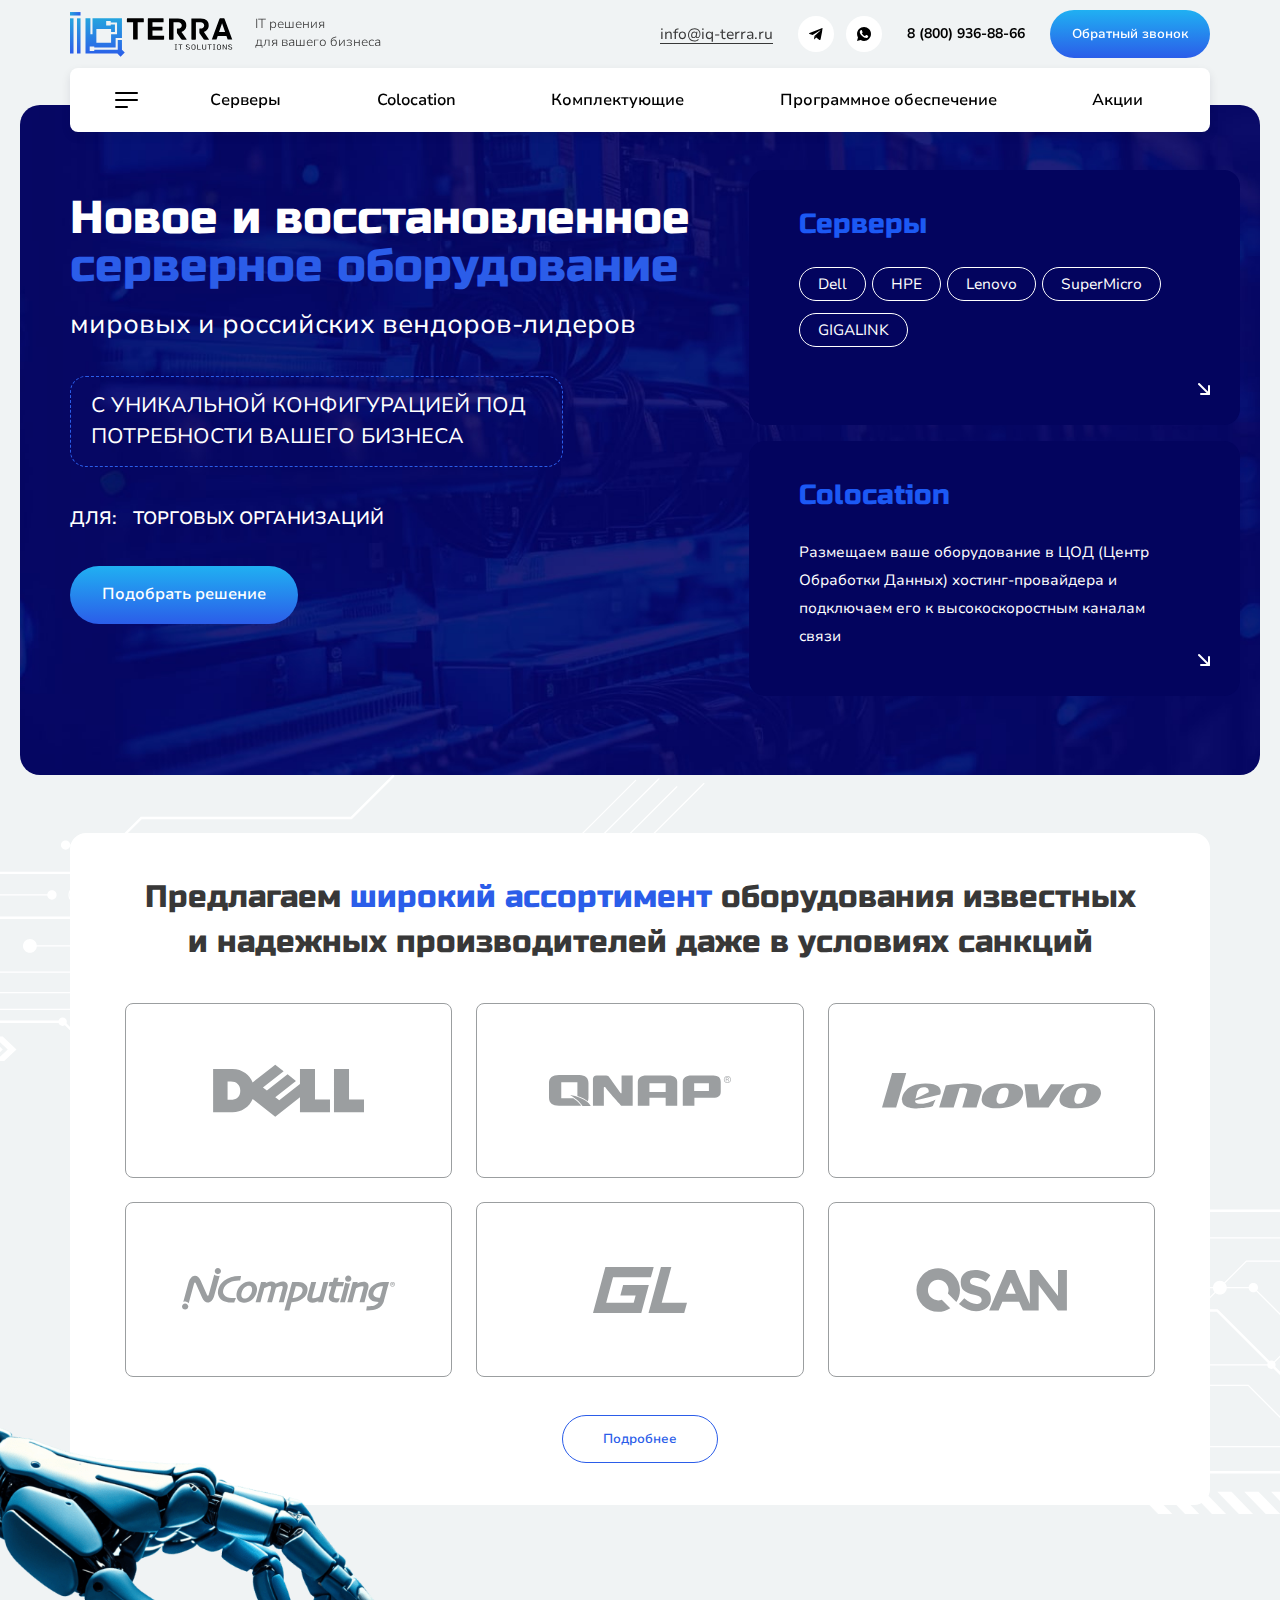
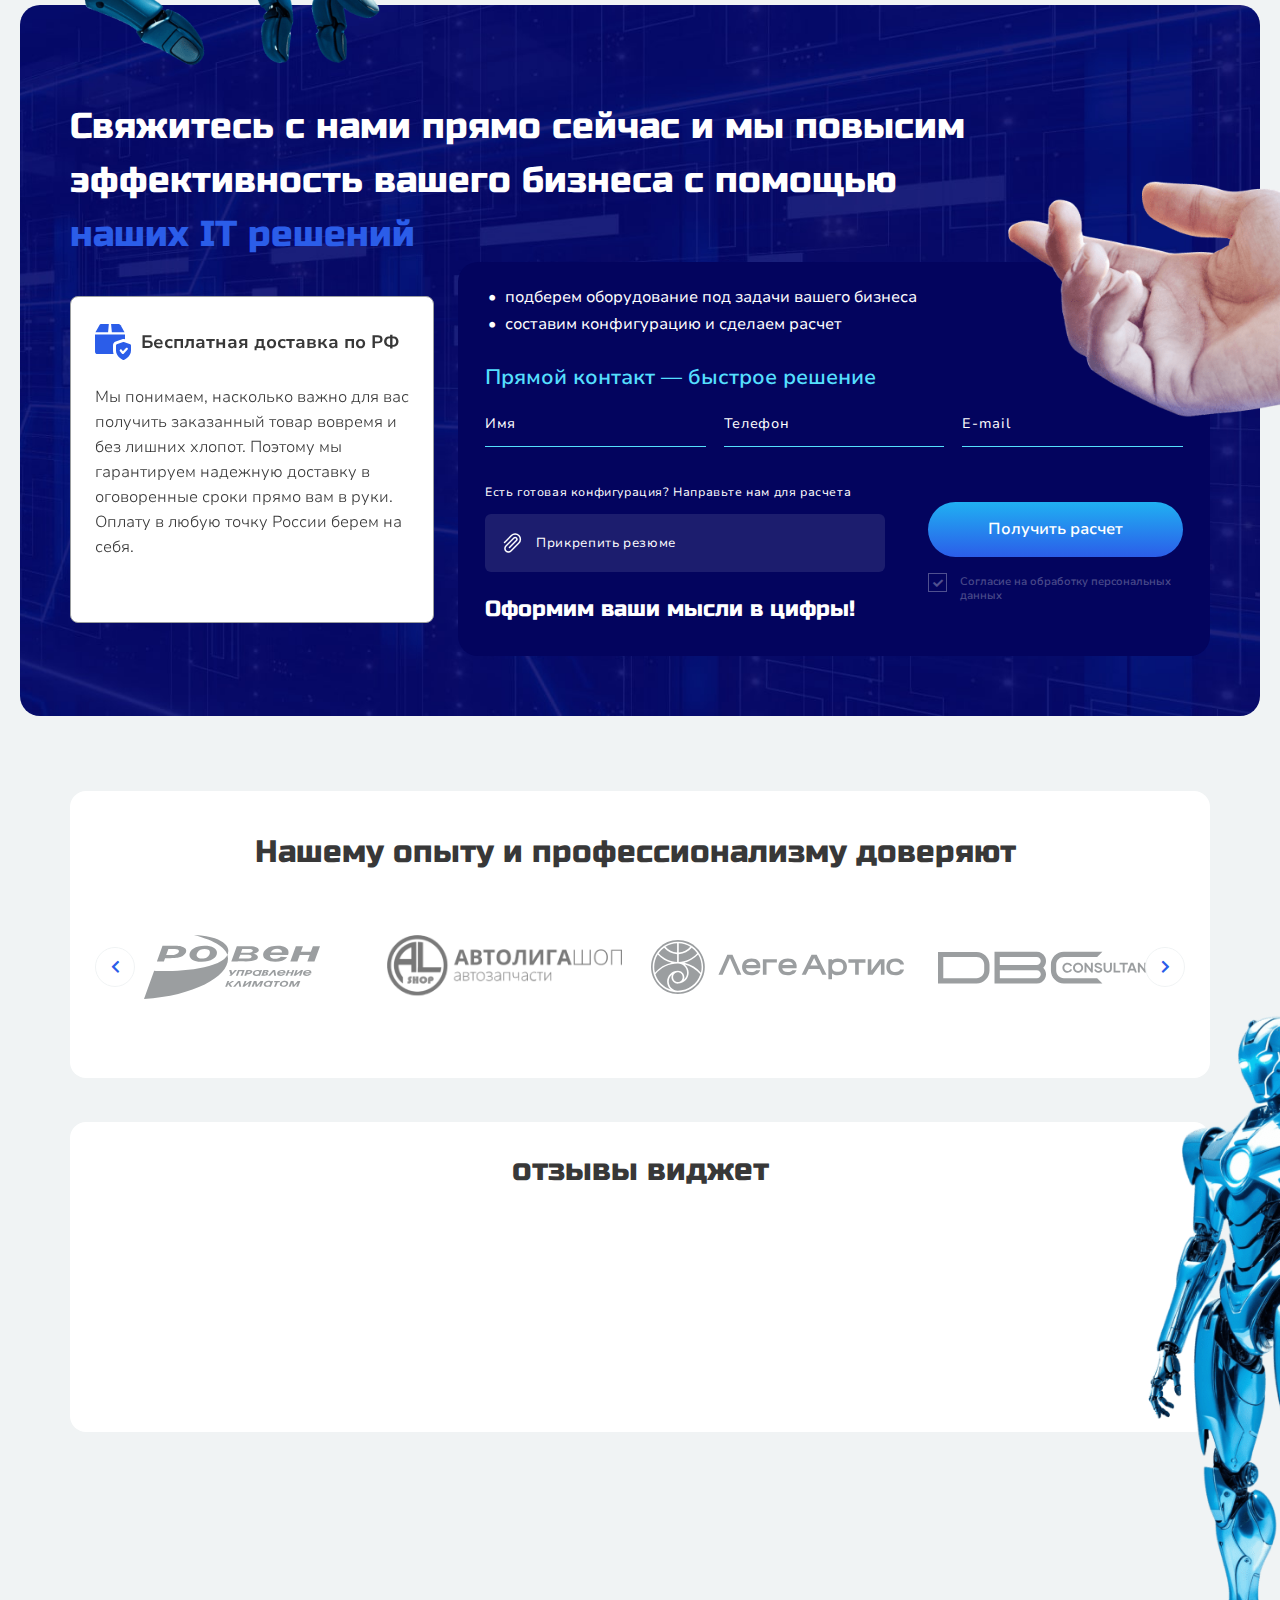
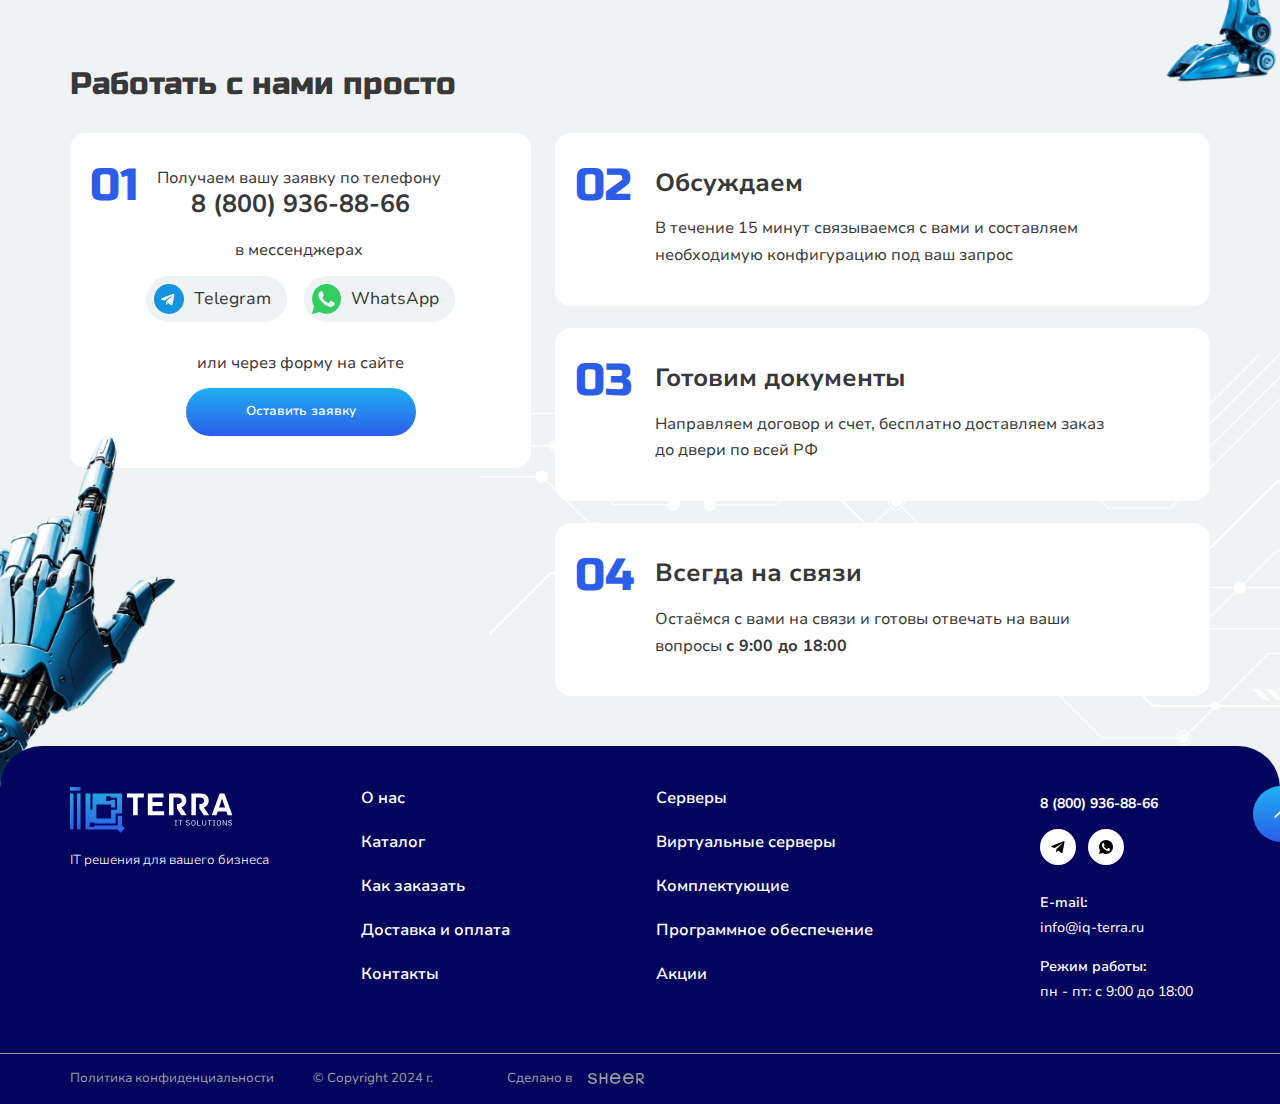
==== index.html @ 40977e1b "Add files via upload" ====
<!DOCTYPE html>
<!--[if lt IE 7]><html lang="ru" class="lt-ie9 lt-ie8 lt-ie7"><![endif]-->
<!--[if IE 7]><html lang="ru" class="lt-ie9 lt-ie8"><![endif]-->
<!--[if IE 8]><html lang="ru" class="lt-ie9"><![endif]-->
<!--[if gt IE 8]><!-->
<html lang="ru">
<!--<![endif]-->
<head>
	<meta charset="utf-8" />
	<title>Заголовок</title>
	<meta http-equiv="X-UA-Compatible" content="IE=edge" />
	<meta name="viewport" content="width=device-width, initial-scale=1, maximum-scale=1">
	<meta name="format-detection" content="telephone=no" />
	<link rel="shortcut icon" href="favicon.png" />
	<link rel="stylesheet" href="libs/bootstrap/bootstrap-grid.css" />
	<link rel="stylesheet" href="libs/fontawesome-free-5.12.0-web/css/all.min.css" />
	<link rel="stylesheet" href="libs/fancybox-master/dist/jquery.fancybox.min.css" />
	<link rel="stylesheet" href="libs/slick-1.5.9/slick/slick.css" />
	<link rel="stylesheet" href="libs/slick-1.5.9/slick/slick-theme.css" />
	<link rel="stylesheet" href="css/fonts.css" />
	<link rel="stylesheet" href="css/main.css?ver=1.1" />
	<link rel="stylesheet" href="css/media.css?ver=1.1" />
</head>
<body>

	<div class="wrapper">

		<header class="header">
			<div class="container">
				<div class="header__wrap">
					<span class='sandwich sandwich_mobile'>
						<span class='sw-topper'></span>
						<span class='sw-bottom'></span>
						<span class='sw-footer'></span>
					</span> 
					<div class="logo-wrap">
						<a href="#" class="logo">
							<img src="img/logo.svg" alt="alt">
						</a>
						<div class="logo-descr">IT решения <br>для вашего бизнеса</div>
					</div>
					<a href="mailto:info@iq-terra.ru" class="link-main">info@iq-terra.ru</a>
					<ul class="list-socials">
						<li><a href="#" target="_blank"><img src="img/tg.svg" alt="alt"></a></li>
						<li><a href="#" target="_blank"><img src="img/wp.svg" alt="alt"></a></li>
					</ul>
					<a href="tel:+88009368866" class="phone-main"><i class="fas fa-phone-alt"></i>8 (800) 936-88-66</a>
					<a href="#callback" class="btn-main fancybox">Обратный звонок</a>
				</div>
				<div class="menu-wrap">
					<span class='sandwich sandwich_menu'>
						<span class='sw-topper'></span>
						<span class='sw-bottom'></span>
						<span class='sw-footer'></span>
					</span> 
					<ul class="menu">
						<li><a href="#">Серверы</a></li>
						<li><a href="#">Colocation</a></li>
						<li><a href="#">Комплектующие</a></li>
						<li><a href="#">Программное обеспечение</a></li>
						<li><a href="#">Акции</a></li>
					</ul>
				</div>
			</div>
			<div class="menu-mobile">
				<ul class="menu">
					<li><a href="#">Серверы</a></li>
					<li><a href="#">Colocation</a></li>
					<li><a href="#">Комплектующие</a></li>
					<li><a href="#">Программное обеспечение</a></li>
					<li><a href="#">Акции</a></li>
				</ul>
				<ul class="list-socials">
					<li><a href="#" target="_blank"><img src="img/tg.svg" alt="alt"></a></li>
					<li><a href="#" target="_blank"><img src="img/wp.svg" alt="alt"></a></li>
				</ul>
				<div class="menu-mobile__contacts">
					<a href="tel:+88009368866" class="phone-main">8 (800) 936-88-66</a>
					<a href="#callback" class="btn-main fancybox">Обратный звонок</a>
				</div>
			</div>
			<div class="menu-overlay"></div>
		</header>

		<section class="billbord">
			<div class="container">
				<div class="row">
					<div class="col-lg-7">
						<h1 class="title-big">Новое и восстановленное <span>серверное оборудование</span> </h1>
						<div class="descr-big">мировых и российских вендоров-лидеров</div>
						<div class="billbord__info">С УНИКАЛЬНОЙ КОНФИГУРАЦИЕЙ ПОД ПОТРЕБНОСТИ ВАШЕГО БИЗНЕСА</div>
						<div class="target-audience">
							<div class="target-audience__title">ДЛЯ:</div>
							<ul class="target-audience__list">
								<li>торговых организаций</li>
								<li>охранных предприятий</li>
								<li>гос. учреждений</li>
								<li>медицинских центров</li>
								<li>IT компаний</li>
							</ul>
						</div>
						<a href="#" class="btn-main">Подобрать решение</a>
					</div>
					<div class="col-lg-5">
						<div class="list-units">
							<div class="unit-billbord">
								<div class="unit-billbord__title">Серверы</div>
								<ul class="unit-billbord__list">
									<li><a href="#">Dell</a></li>
									<li><a href="#">HPE</a></li>
									<li><a href="#">Lenovo</a></li>
									<li><a href="#">SuperMicro</a></li>
									<li><a href="#">GIGALINK</a></li>
								</ul>
								<a href="#" class="btn-arrow"></a>
							</div>
							<div class="unit-billbord">
								<div class="unit-billbord__title">Colocation</div>
								<p>Размещаем ваше оборудование в ЦОД (Центр Обработки Данных) хостинг-провайдера и подключаем его к высокоскоростным каналам связи</p>
								<a href="#" class="btn-arrow"></a>
							</div>
							<div class="unit-billbord">
								<div class="unit-billbord__title">Комплектующие</div>
								<ul class="unit-billbord__list">
									<li><a href="#">Блоки питания</a></li>
									<li><a href="#">Контроллеры</a></li>
									<li><a href="#">Жесткие диски</a></li>
									<li><a href="#">Сетевые карты</a></li>
									<li><a href="#">Оперативная память</a></li>
								</ul>
								<a href="#" class="btn-arrow"></a>
							</div>
							<div class="unit-billbord">
								<div class="unit-billbord__title unit-billbord__title_small">ПО, программные решения и продукты для обеспечения информационной безопасности</div>
								<ul class="unit-billbord__list">
									<li><a href="#">Microsoft</a></li>
									<li><a href="#">Astra Linux</a></li>
									<li><a href="#">BSS</a></li>
									<li><a href="#">RuSIEM</a></li>
									<li><a href="#">Компас</a></li>
								</ul>
								<a href="#" class="btn-arrow"></a>
							</div>
							<div class="unit-billbord">
								<div class="unit-billbord__title">Акции</div>
								<ul class="list-page">
									<li>Горящие акционные предложения на покупку серверов</li>
									<li>Скидка на приобретение домена и хостинга на Reg.ru</li>
								</ul>
								<a href="#" class="btn-arrow"></a>
							</div>
						</div>
					</div>
				</div>
			</div>
		</section>

		<section class="brands">
			<div class="container">
				<div class="brands__block">
					<h2 class="title-section">Предлагаем <span>широкий ассортимент</span> оборудования известных и надежных производителей даже в условиях санкций</h2>
					<div class="row row_brands">
						<div class="col-lg-4 col-6">
							<a href="#" class="item-brand">
								<img src="img/brand1.svg" alt="alt">
							</a>
						</div>
						<div class="col-lg-4 col-6">
							<a href="#" class="item-brand">
								<img src="img/brand2.svg" alt="alt">
							</a>
						</div>
						<div class="col-lg-4 col-6">
							<a href="#" class="item-brand">
								<img src="img/brand3.svg" alt="alt">
							</a>
						</div>
						<div class="col-lg-4 col-6">
							<a href="#" class="item-brand">
								<img src="img/brand4.svg" alt="alt">
							</a>
						</div>
						<div class="col-lg-4 col-6">
							<a href="#" class="item-brand">
								<img src="img/brand5.svg" alt="alt">
							</a>
						</div>
						<div class="col-lg-4 col-6">
							<a href="#" class="item-brand">
								<img src="img/brand6.svg" alt="alt">
							</a>
						</div>
					</div>
					<div class="bottom-button">
						<a href="#" class="btn-main btn-main_transparent">Подробнее</a>
					</div>
				</div>
			</div>
		</section>

		<section class="consultation">
			<div class="container">
				<div class="consultation__hand_1">
					<img src="img/hand1.png" alt="alt">
				</div>
				<div class="consultation__hand_2">
					<img src="img/hand2.png" alt="alt">
				</div>
				<h2 class="title-section">Свяжитесь с нами прямо сейчас и мы повысим эффективность вашего бизнеса с помощью <span>наших IT решений</span></h2>
				<div class="row align-items-center">
					<div class="col-lg-4">
						<div class="consultation__info">
							<div class="consultation__item">
								<div class="consultation__head"><img src="img/ic_consult1.svg" alt="alt">Бесплатная доставка по РФ</div>
								<p>Мы понимаем, насколько важно для вас получить заказанный товар вовремя и без лишних хлопот. Поэтому мы гарантируем надежную доставку в оговоренные сроки прямо вам в руки. Оплату в любую точку России берем на себя. </p>
							</div>
							<div class="consultation__item">
								<div class="consultation__head"><img src="img/ic_consult2.svg" alt="alt">Скорость реагирования</div>
								<p>Наша главная цель - обеспечить безупречный сервис и комфортное взаимодействие с нашей компанией. Мы ценим ваше время, и всегда готовы оказать тех поддержку и ответить на ваши вопросы.</p>
							</div>
							<div class="consultation__item">
								<div class="consultation__head"><img src="img/ic_consult3.svg" alt="alt">Гарантия до 5 лет</div>
								<p>Мы полностью уверены в высоком качестве и надежности продукции, которую предлагаем вам. Мы всегда готовы прийти на помощь в случае каких-либо непредвиденных ситуаций и осуществить бесплатный ремонт или замену товара в течение указанного периода.</p>
							</div>
						</div>
					</div>
					<div class="col-lg-8">
						<div class="consultation__form">
							<ul>
								<li>подберем оборудование под задачи вашего бизнеса</li>
								<li>составим конфигурацию и сделаем расчет</li>
							</ul>
							<div class="consultation__title">Прямой контакт — быстрое решение</div>
							<form>
								<div class="row">
									<div class="col-md-4">
										<div class="item-form">
											<input type="text" placeholder="Имя" required="required">
										</div>
									</div>
									<div class="col-md-4">
										<div class="item-form">
											<input type="tel" placeholder="Телефон" class="input-phone" inputmode="numeric" required="required">
										</div>
									</div>
									<div class="col-md-4">
										<div class="item-form">
											<input type="email" placeholder="E-mail" required="required">
										</div>
									</div>
								</div>
								<div class="consultation__bottom">
									<div class="file-upload">
										<div class="title-input">Есть готовая конфигурация? Направьте нам для расчета</div>
										<label><input type="file" name="file"><img src="img/clip.svg" alt="alt"> Прикрепить резюме</label>
										<div class="name-upload"></div>
									</div>
									<div class="consultation__buttons">
										<div class="btn-main">
											<input type="submit" value="Получить расчет">
										</div>
										<div class="checkbox">
											<label>
												<input type="checkbox" required="required" checked="checked" />
												<span>Согласие на обработку персональных данных</span>
											</label>
										</div>
									</div>
								</div>
							</form>
							<div class="consultation__subtitle">Оформим ваши мысли в цифры!</div>
						</div>
					</div>
				</div>
			</div>
		</section>

		<section class="clients">
			<div class="container">
				<div class="clients__block">
					<h2 class="title-section">Нашему опыту и профессионализму доверяют </h2>
					<ul class="slider-clients">
						<li>
							<div class="item-client">
								<img src="img/client1.svg" alt="alt">
							</div>
						</li>
						<li>
							<div class="item-client">
								<img src="img/client2.png" alt="alt">
							</div>
						</li>
						<li>
							<div class="item-client">
								<img src="img/client3.svg" alt="alt">
							</div>
						</li>
						<li>
							<div class="item-client">
								<img src="img/client4.svg" alt="alt">
							</div>
						</li>
						<li>
							<div class="item-client">
								<img src="img/client1.svg" alt="alt">
							</div>
						</li>
						<li>
							<div class="item-client">
								<img src="img/client2.png" alt="alt">
							</div>
						</li>
						<li>
							<div class="item-client">
								<img src="img/client3.svg" alt="alt">
							</div>
						</li>
					</ul>
				</div>
			</div>
		</section>

		<section class="reviews">
			<div class="container">
				<div class="reviews__block">
					<div class="reviews__image">
						<img src="img/robot.png" alt="alt">
					</div>
					<h2 class="title-section">отзывы виджет</h2>
				</div>
			</div>
		</section>

		<section class="steps">
			<div class="container">
				<div class="steps__hand">
					<img src="img/hand_steps.png" alt="alt">
				</div>
				<h2 class="title-section">Работать с нами просто</h2>
				<div class="row">
					<div class="col-lg-5">
						<div class="item-step item-step_main">
							<div class="item-step__number">01</div>
							<p>Получаем вашу заявку по телефону </p>
							<div class="item-step__title">
								<a href="tel:+88009368866">8 (800) 936-88-66</a>
							</div>
							<p>в мессенджерах </p>
							<ul class="socials-buttons">
								<li><a href="#"><img src="img/ic_tg.svg" alt="alt">Telegram</a></li>
								<li><a href="#"><img src="img/ic_wp.svg" alt="alt">WhatsApp</a></li>
							</ul>
							<p>или через форму на сайте</p>
							<a href="#callback" class="btn-main fancybox">Оставить заявку</a>
						</div>
					</div>
					<div class="col-lg-7">
						<div class="item-step">
							<div class="item-step__number">02</div>
							<div class="item-step__title">Обсуждаем</div>
							<p>В течение 15 минут связываемся с вами и составляем необходимую конфигурацию под ваш запрос</p>
						</div>
						<div class="item-step">
							<div class="item-step__number">03</div>
							<div class="item-step__title">Готовим документы</div>
							<p>Направляем договор и счет, бесплатно доставляем заказ до двери по всей РФ </p>
						</div>
						<div class="item-step">
							<div class="item-step__number">04</div>
							<div class="item-step__title">Всегда на связи</div>
							<p>Остаёмся с вами на связи и готовы отвечать на ваши вопросы <strong>с 9:00 до 18:00</strong> </p>
						</div>
					</div>
				</div>
			</div>
		</section>

		<footer class="footer">
			<div class="container">
				<div class="row">
					<div class="col-lg-3">
						<div class="footer__logo">
							<a href="#" class="logo">
								<img src="img/logo2.svg" alt="alt">
							</a>
							<div class="logo-descr">IT решения для вашего бизнеса</div>
						</div>
					</div>
					<div class="col-lg-7">
						<ul class="footer__nav">
							<li><a href="#">О нас</a></li>
							<li><a href="#">Серверы</a></li>
							<li><a href="#">Каталог</a></li>
							<li><a href="#">Виртуальные серверы</a></li>
							<li><a href="#">Как заказать</a></li>
							<li><a href="#">Комплектующие</a></li>
							<li><a href="#">Доставка и оплата</a></li>
							<li><a href="#">Программное обеспечение</a></li>
							<li><a href="#">Контакты</a></li>
							<li><a href="#">Акции</a></li>
						</ul>
					</div>
					<div class="col-lg-2">
						<div class="footer__contacts">
							<a href="tel:8800368866" class="footer__phone">8 (800) 936-88-66</a>
							<ul class="list-socials">
								<li><a href="#" target="_blank"><img src="img/tg.svg" alt="alt"></a></li>
								<li><a href="#" target="_blank"><img src="img/wp.svg" alt="alt"></a></li>
							</ul>
							<p><strong>E-mail:</strong> <br><a href="mailto:info@iq-terra.ru">info@iq-terra.ru</a></p>
							<p><strong>Режим работы:</strong> <br>пн - пт: с 9:00 до 18:00</p>
						</div>
					</div>
				</div>
				<div class="btn-top"><i class="far fa-chevron-up"></i></div>
			</div>
			<div class="footer-bottom">
				<div class="container">
					<div class="row align-items-center">
						<div class="col-lg">
							<a href="#">Политика конфиденциальности </a>
						</div>
						<div class="col-lg-2">
							<p>© Copyright  2024 г.</p>
						</div>
						<div class="col-lg">
							<div class="create">Сделано в <a href="#"><img src="img/copy.svg" alt="alt"></a></div>
						</div>
						<div class="col-xl-5 col-lg-4"></div>
					</div>
				</div>
			</div>
		</footer>
		
	</div>

	<div id="callback" class="modal-block">
		<div class="modal-wrap">
			<div class="title-modal">Обратный звонок</div>
			<div class="descr-modal">Наш менеджер свяжется с вами по указанному номеру телефона в самое ближайшее время</div>
			<form>
				<div class="item-form">
					<input type="text" placeholder="Имя" required="required">
				</div>
				<div class="item-form">
					<input type="tel" placeholder="Телефон" class="input-phone" inputmode="numeric" required="required">
				</div>
				<div class="item-form">
					<input type="email" placeholder="E-mail" required="required">
				</div>
				<div class="btn-main">
					<input type="submit" value="Отправить">
				</div>
				<div class="checkbox">
					<label>
						<input type="checkbox" required="required" checked="checked" />
						<span>Согласие на обработку персональных данных</span>
					</label>
				</div>
			</form>
		</div>
	</div>

	<!--[if lt IE 9]>
	<script src="libs/html5shiv/es5-shim.min.js"></script>
	<script src="libs/html5shiv/html5shiv.min.js"></script>
	<script src="libs/html5shiv/html5shiv-printshiv.min.js"></script>
	<script src="libs/respond/respond.min.js"></script>
	<![endif]-->
	<script src="libs/jquery/jquery-3.6.0.min.js"></script>
	<script src="libs/jquery-mousewheel/jquery.mousewheel.min.js"></script>
	<script src="libs/fancybox-master/dist/jquery.fancybox.min.js"></script>
	<script src="libs/slick-1.5.9/slick/slick.min.js"></script>
	<script src="libs/scroll2id/PageScroll2id.min.js"></script>
	<script src="libs/mask/jquery.maskedinput.js"></script>
	<script src="libs/jQueryFormStyler-master/jquery.formstyler.min.js"></script>
	<script src="js/common.js?ver=1.1"></script>
	<!-- Yandex.Metrika counter --><!-- /Yandex.Metrika counter -->
	<!-- Google Analytics counter --><!-- /Google Analytics counter -->
</body>
</html>
---- css/fonts.css ----
@font-face {
	font-family: 'Nunito Sans';
	src: local('NunitoSans10pt-Light'), local('NunitoSans10pt-Light'),
	url('../fonts/NunitoSans10pt-Light.woff2') format('woff2'),
	url('../fonts/NunitoSans10pt-Light.woff') format('woff'),
	url('../fonts/NunitoSans10pt-Light.ttf') format('truetype');
	font-weight: 300;
	font-style: normal;
}
@font-face {
	font-family: 'Nunito Sans';
	src: local('NunitoSans_10pt-Regular'), local('NunitoSans_10pt-Regular'),
	url('../fonts/NunitoSans_10pt-Regular.woff2') format('woff2'),
	url('../fonts/NunitoSans_10pt-Regular.woff') format('woff'),
	url('../fonts/NunitoSans_10pt-Regular.ttf') format('truetype');
	font-weight: normal;
	font-style: normal;
}
@font-face {
	font-family: 'Nunito Sans';
	src: local('NunitoSans_10pt-SemiBold'), local('NunitoSans_10pt-SemiBold'),
	url('../fonts/NunitoSans_10pt-SemiBold.woff2') format('woff2'),
	url('../fonts/NunitoSans_10pt-SemiBold.woff') format('woff'),
	url('../fonts/NunitoSans_10pt-SemiBold.ttf') format('truetype');
	font-weight: 600;
	font-style: normal;
}
@font-face {
	font-family: 'Nunito Sans';
	src: local('NunitoSans_10pt-Bold'), local('NunitoSans_10pt-Bold'),
	url('../fonts/NunitoSans_10pt-Bold.woff2') format('woff2'),
	url('../fonts/NunitoSans_10pt-Bold.woff') format('woff'),
	url('../fonts/NunitoSans_10pt-Bold.ttf') format('truetype');
	font-weight: 700;
	font-style: normal;
}
@font-face {
	font-family: 'Nunito Sans';
	src: local('NunitoSans_10pt-Black'), local('NunitoSans_10pt-Black'),
	url('../fonts/NunitoSans_10pt-Black.woff2') format('woff2'),
	url('../fonts/NunitoSans_10pt-Black.woff') format('woff'),
	url('../fonts/NunitoSans_10pt-Black.ttf') format('truetype');
	font-weight: 900;
	font-style: normal;
}
@font-face {
    font-family: 'Russo One';
    src: local('Russo One Regular'), local('Russo-One-Regular'),
        url('../fonts/RussoOne-Regular.woff2') format('woff2'),
        url('../fonts/RussoOne-Regular.woff') format('woff'),
        url('../fonts/RussoOne-Regular.ttf') format('truetype');
    font-weight: 400;
    font-style: normal;
  }
---- css/main.css ----
*::-webkit-input-placeholder {
	color: #fff;
	opacity: 1;
}
*:-moz-placeholder {
	color: #fff;
	opacity: 1;
}
*::-moz-placeholder {
	color: #fff;
	opacity: 1;
}
*:-ms-input-placeholder {
	color: #fff;
	opacity: 1;
}

body input:focus:required:invalid,
body textarea:focus:required:invalid {
	
}
body input:required:valid,
body textarea:required:valid {
	
}
body {
	font-family: 'Nunito Sans';
	font-size: 16px;
	line-height: 162%;
	color: #383838;
	overflow-x: hidden;
	margin: 0;
	background: #f0f3f4;
}
button {
	cursor: pointer;
}
button, input, optgroup, select, textarea {
	font-family: inherit;
}
input {
-webkit-appearance: none;
-moz-appearance: none;
appearance: none;
}
button,
textarea,
input.text,
input[type="text"],
input[type="button"],
input[type="submit"] {
  -webkit-appearance: none;
}
*:link, 
*:visited, 
*:hover, 
*:focus,
*:active {
	outline: 0;
	-webkit-tap-highlight-color: transparent;
}
a, button, input, img {
	transition: all 0.3s;
}
h1,h2,h3,h4,h5,h6 {
	padding: 0;
	margin: 0;
	font-weight: normal;
}
.wrapper {
	padding-top: 122px;
	overflow: hidden;
}
a {
	text-decoration: none;
	outline: none;
}
* {
	outline: none !important;
}
ul {
	padding: 0;
	margin: 0;
}
ul li {
	list-style-type: none;
	outline: none;
}
img {
	outline: none;
	display: block;
}
p {
	padding: 0;
	margin: 0;
}
form {
	margin: 0;
}

.header {
	position: fixed;
	top: 0;
	left: 0;
	width: 100%;
	z-index: 1000;
	transition: all 0.3s;
}
.header::before {
	position: absolute;
	display: block;
	content: " ";
	top: 0;
	left: 0;
	width: 100%;
	height: 100%;
	background: #f0f3f4;
	max-height: 122px;
	z-index: -1;
}
.header__wrap {
	gap: 30px;
	padding: 14px 0;
	display: flex;
	align-items: center;
}
.logo-wrap {
	margin-right: auto;
	display: flex;
	align-items: center;
}
.logo img {
	width: 192px;
	height: auto;
	display: block;
}
.logo-descr {
	font-size: 13px;
	width: 127px;
	line-height: 138%;
	margin-left: 15px;
	font-weight: 300;
}
.link-main {
	font-size: 15px;
	line-height: 120%;
	color: #383838;
	border-bottom: 1px #383838 solid;
	display: inline-block;
}
.link-main:hover {
	border-color: transparent;
}
.list-socials {
	gap: 12px;
	display: flex;
	align-items: center;
}
.list-socials a {
	width: 36px;
	height: 36px;
	background: #fff;
	border-radius: 50%;
	display: flex;
	align-items: center;
	justify-content: center;
}
.list-socials a:hover {
	opacity: 0.5;
}
.phone-main {
	font-weight: 700;
	color: #000;
}
.btn-main {
	height: 52px;
	padding: 0 24px;
	border-radius: 40px;
	font-size: 14px;
	font-weight: 600;
	color: #fff;
	background: linear-gradient(180deg, #20b0f2 0%, #2b5de9 100%);
	display: inline-flex;
	align-items: center;
	justify-content: center;
	text-align: center;
	border: none;
	font-family: 'Nunito Sans';
	transition: all 0.5s;
	cursor: pointer;
	position: relative;
	z-index: 1;
}
.btn-main::before {
	position: absolute;
	display: block;
	content: " ";
	top: 0;
	left: 0;
	width: 100%;
	height: 100%;
	border-radius: 40px;
	z-index: -1;
	background: #2b5de9;
	opacity: 0;
	transition: all 0.3s;
}
.btn-main:hover::before {
	opacity: 1;
}
.menu-wrap {
	padding: 10px 24px;
	padding-right: 62px;
	border-radius: 8px;
	box-shadow: 0 4px 10px 0 rgba(19, 19, 53, 0.1);
	background: #fff;
	display: flex;
	align-items: center;
}
.menu {
	flex: 1;
	display: flex;
	align-items: center;
	justify-content: space-between;
}
.menu a {
	padding: 0 24px;
	font-size: 18px;
	height: 52px;
	line-height: 156%;
	font-weight: 600;
	border-radius: 40px;
	color: #000;
	display: flex;
	align-items: center;
	justify-content: center;
	text-align: center;
}
.menu a:hover {
	background: #2b5de9;
	color: #fff;
}
/*Style Sandwich*/
.sandwich span {
	display: block;
}
.sandwich {
    width: 69px;
    height: 46px;
	padding-left: 24px;
    padding-top: 11px;
	margin-right: 39px;
	display: -webkit-flex;
	display: -moz-flex;
	display: -ms-flex;
	display: -o-flex;
	display: flex;
	flex-direction: column;
	align-items:flex-start;
	border-radius: 40px;
	z-index: 20;
	flex: none;
	transition: all 0.3s;
	cursor: pointer;
}
.sw-topper {
	position: relative;
	top: 4px;
	width: 23px;
	height: 2px;
	border-radius: 4px;
	display: block;
	margin: 0;
	background-color: #000;
	border: medium none;
	transition: transform 0.5s, top 0.2s;
}
.sw-bottom {
	position: relative;
	top: 9px;
	width: 23px;
	height: 2px;
	border-radius: 4px;
	display: block;
	margin: 0;
	background-color: #000;
	border: medium none;
	transition: transform 0.5s, top 0.2s;
}
.sw-footer {
	position: relative;
	top: 14px;
	width: 13px;
	height: 2px;
	border-radius: 4px;
	display: block;
	margin: 0;
	background-color: #000;
	border: medium none;
	transition: transform 0.5s, top 0.2s;
}
.sandwich.active .sw-topper {
	top: 10px;
	transform: rotate(45deg);
}
.sandwich.active .sw-bottom {
	opacity: 0;
}
.sandwich.active .sw-footer {
	top: 6px;
	width: 23px;
	transform: rotate(-45deg); 
}
.sandwich:hover {
	background: #2B5DE9;
}
.sandwich:hover span {
	background: #fff;
}
.row > div {
	padding: 0 12px;
}
.row {
	margin: 0 -12px;
}

.billbord {
	padding-top: 79px;
	min-height: 710px;
	border-radius: 20px;
	margin: 0 20px;
	color: #fff;
	background: rgba(5, 6, 107, 0.9);
	background-image: url(../img/bg_billbord.jpg);
	background-repeat: no-repeat;
	background-position: center;
	background-size: cover;
}
.title-big {
	font-size: 50px;
	margin-top: 40px;
	margin-bottom: 24px;
	font-family: 'Russo One';
	line-height: 104%;
}
.title-big span {
	color: #2b5de9;
}
.descr-big {
	font-size: 30px;
	line-height: 100%;
}
.billbord .descr-big {
	margin-bottom: 48px;
}
.billbord__info {
	padding: 16px 24px;
	font-size: 24px;
	margin-bottom: 50px;
	line-height: 150%;
	border: 1px dashed #2b5de9;
	max-width: 545px;
	border-radius: 16px;
}
.target-audience {
	font-size: 20px;
	line-height: 150%;
	font-weight: 600;
	display: flex;
	align-items: flex-start;
	text-transform: uppercase;
}
.target-audience__title {
	margin-right: 21px;
}
.target-audience__list li {
	display: none;
}
.billbord .btn-main {
	height: 64px;
	padding: 0 36px;
	margin-top: 42px;
	font-size: 18px;
}
.unit-billbord {
    padding: 43px 62px;
    min-height: 275px;
    padding-right: 53px;
	font-size: 15px;
	margin-bottom: 16px;
	line-height: 187%;
	background: #03045e;
	border-radius: 16px;
	position: relative;
}
.unit-billbord:last-child {
	margin-bottom: 0;
}
.unit-billbord__title {
	font-size: 32px;
	margin-bottom: 29px;
	line-height: 150%;
	color: #1c59f4;
	font-family: 'Russo One';
}
.unit-billbord__list {
	gap: 6px;
	display: flex;
	align-items: center;
	flex-wrap: wrap;
}
.unit-billbord__list a {
    padding: 3px 18px;
	border: 1px solid #fff;
	border-radius: 40px;
	color: #fff;
	display: block;
}
.unit-billbord__list li {
	margin-bottom: 6px;
}
.unit-billbord__list a:hover {
	background: #2b5de9;
	border-color: #2b5de9;
	color: #fff;
}
.btn-arrow {
	width: 24px;
	height: 24px;
	bottom: 24px;
	right: 24px;
	position: absolute;
	background-image: url(../img/arrow.svg);
	background-repeat: no-repeat;
	background-position: center;
}
.btn-arrow:hover {
	transform: rotate(-45deg);
}

.brands {
	padding-top: 70px;
	padding-bottom: 136px;
	background-image: url(../img/bg_section1.svg);
	background-repeat: no-repeat;
	background-position: center;
	background-size: cover;
}
.brands__block {
	padding: 56px 94px;
	border-radius: 16px;
	background: #fff;
}
.title-section {
	font-size: 36px;
	line-height: 144%;
	font-family: 'Russo One';
}
.title-section span {
	color: #2b5de9;
}
.brands__block .title-section {
	max-width: 1159px;
	margin-bottom: 50px;
	margin-left: auto;
	margin-right: auto;
	text-align: center;
}
.row.row_brands {
	margin: 0 -17px;
	margin-bottom: -35px;
}
.row.row_brands > div {
	padding: 0 17px;
	margin-bottom: 35px;
}
.item-brand {
	height: 187px;
	padding: 15px;
	border: 1px solid #9b9ea0;
	border-radius: 8px;
	display: flex;
	align-items: center;
	justify-content: center;
}
.item-brand img {
	max-width: 100%;
	max-height: 100%;
}
.item-brand:hover {
	background: #20b0f2;
	border-color: #20b0f2;
}
.item-brand:hover img {
	filter: brightness(0) invert(1);
}
.bottom-button {
	padding-top: 47px;
	text-align: center;
}
.bottom-button .btn-main {
	padding: 0 40px;
}
.btn-main.btn-main_transparent {
	border: 1px solid #2b5de9;
	background: transparent;
	color: #2b5de9;
}
.btn-main.btn-main_transparent:hover {
	color: #fff;
}

.consultation {
	padding-top: 122px;
	padding-bottom: 64px;
	margin: 0 20px;
	border-radius: 20px;
	background: rgba(5, 6, 107, 0.9);
	color: #fff;
	background-image: url(../img/bg_consultation.jpg);
	background-repeat: no-repeat;
	background-position: center;
	background-size: cover;
}
.consultation .title-section {
	font-size: 40px;
	max-width: 1000px;
	line-height: 150%;
}
.consultation__form {
	padding: 25px 40px;
	background: #03045e;
	border-radius: 20px;
}
.consultation__form li {
	font-size: 18px;
	padding-left: 20px;
	position: relative;
	line-height: 167%;
}
.consultation__form li::before {
	position: absolute;
	top: 0;
	left: 3px;
	content: "•";
}
.consultation__form ul {
	margin-bottom: 26px;
}
.consultation__title {
	font-size: 24px;
	margin-bottom: 15px;
	line-height: 125%;
	font-weight: 600;
	color: #55dffd;
}
.item-form {
	margin-bottom: 35px;
}
.item-form input {
	height: 45px;
	font-size: 14px;
	font-weight: 400;
	letter-spacing: 0.05em;
	color: #fff;
	padding: 0;
	width: 100%;
	border: none;
	background: transparent;
	border-bottom: 1px solid #55dffd;
	font-family: 'Nunito Sans';
}
.file-upload input {
	width: 0 !important;
	height: 0 !important;
	padding: 0 !important;
	opacity: 0 !important;
}
.file-upload label {
	font-size: 14px;
	height: 64px;
	padding: 0 15px;
	letter-spacing: 0.05em;
	font-weight: 400;
	display: flex;
	letter-spacing: 0.05em;
	align-items: center;
	background: rgba(255, 255, 255, 0.1);
	color: #fff;
	cursor: pointer;
	font-family: 'Nunito Sans';
	border-radius: 6px;
	transition: all 0.3s;
}
.file-upload:hover label {
	background: rgba(255, 255, 255, 0.2);
}
.file-upload label img {
	margin-right: 12px;
}
.file-upload {
	width: 450px;
	max-width: 100%;
	position: relative;
}
.name-upload {
	position: absolute;
	top: 100%;
	left: 0;
	margin-top: 2px;
	font-size: 12px;
	line-height: 15px;
}
.consultation__bottom {
	display: flex;
	align-items: flex-start;
	justify-content: space-between;
}
.btn-main input {
	position: absolute;
	top: 0;
	left: 0;
	width: 100%;
	height: 100%;
	background-color: transparent;
	border: none;
	font-size: inherit;
	color: inherit;
	font-weight: inherit;
	font-family: inherit;
	cursor: pointer;
	text-transform: inherit;
}
.consultation__bottom .btn-main {
	height: 64px;
	font-size: 18px;
	vertical-align: middle;
	width: 100%;
}
.consultation__buttons {
	margin-top: 20px;
	width: 300px;
}
.title-input {
	font-size: 14px;
	margin-bottom: 14px;
	line-height: 171%;
	letter-spacing: 0.05em;	
}
.consultation__form .row > div {
	padding: 0 9px;
}
.consultation__form .row {
	margin: 0 -9px;
}
.consultation__form .checkbox {
	margin-left: 10px;
}
.checkbox {
	font-size: 12px;
	margin-top: 14px;
	line-height: 130%;
	opacity: 0.3;
	font-weight: 400;
	letter-spacing: normal;
	display: flex;
	text-align: left;
	justify-content: center;
}
.checkbox label input {
	position: absolute;
	z-index: -1;
	height: 1px !important;
	width: 1px !important;
	opacity: 0 !important;
	margin: 12px 2px 0 7px !important;
}
.checkbox label > span {
	position: relative;
	padding: 4px 0 0 32px;
	display: block;
	cursor: pointer;
}
.checkbox label > span:before {
	content: '';
	position: absolute;
	top: 2px;
	left: 0;
	width: 19px;
	height: 19px;
	border: 1px solid #fff;
	transition: .2s;
}
.checkbox label > span:after {
	content: '';
	position: absolute;
	top: 3px;
	left: 0px;
	width: 19px;
	height: 19px;
	content: "\f00c";
	display: -webkit-flex;
	display: -moz-flex;
	display: -ms-flex;
	display: -o-flex;
	display: flex;
	align-items: center;
	justify-content: center;
	-moz-osx-font-smoothing: grayscale;
	-webkit-font-smoothing: antialiased;
	font-style: normal;
	font-variant: normal;
	text-rendering: auto;
	line-height: 1;
	font-family: "Font Awesome 5 Pro";
	font-weight: 700;
	background-image: none;
	color: #fff;
	font-size: 10px;
	opacity: 0;
	transition: .2s;
}
.checkbox label input:checked + span:after {
	opacity: 1;
}
.consultation__info {
	font-size: 17px;
	padding: 35px 31px;
	padding-bottom: 60px;
	background: #fff;
	border: 1px solid #9b9ea0;
	border-radius: 8px;
	background: #fff;
	line-height: 156%;
	font-weight: 300;
	color: #383838;
}
.consultation__head {
	font-size: 23px;
	margin-bottom: 38px;
	line-height: 125%;
	font-weight: 700;
	display: flex;
	align-items: center;
}
.consultation__head img {
	width: 40px;
	margin-right: 13px;
}
.consultation__subtitle {
	margin-top: -26px;
	font-size: 26px;
	line-height: 231%;
	font-family: 'Russo One';
}
.consultation .container {
	position: relative;
}
.consultation__hand_1 {
	top: -418px;
	left: -307px;
	position: absolute;
	pointer-events: none;
}
.consultation__hand_2 {
	top: 17px;
	right: -300px;
	z-index: 1;
	position: absolute;
	pointer-events: none;
}

.clients {
	padding-top: 75px;
}
.clients__block {
	padding: 56px 30px;
	padding-bottom: 94px;
	border-radius: 16px;
	background: #fff;
}
.clients__block .title-section {
	margin-bottom: 70px;
	text-align: center;
}
.target-audience__list:not(.slick-initialized) > li:not(:first-child),
.slider-clients:not(.slick-initialized) > li:not(:first-child) {
	display: none;
}
.item-client {
	height: 90px;
	padding: 0 10px;
	display: flex;
	align-items: center;
	justify-content: center;
}
.item-client img {
	max-width: 100%;
	max-height: 100%;
}
.slick-arrow {
	width: 40px;
	height: 40px;
	font-size: 14px;
	top: 50%;
	color: #2B5DE9;
	border-radius: 50%;
	display: flex;
	align-items: center;
	justify-content: center;
	border: 1px solid #f0f3f4;
	background: #fff;
	transition: all 0.3s;
}
.slick-arrow::before {
	display: none;
}
.slick-prev {
	left: 0;
}
.slick-next {
	right: 0;
}
.slick-arrow:hover {
	color: #fff;
	background: #2B5DE9;
}

.reviews {
	padding-top: 44px;
	padding-bottom: 278px;
}
.reviews__block {
	padding: 29px 40px;
	min-height: 361px;
	background: #fff;
	border-radius: 16px;
	position: relative;
	z-index: 1;
}
.reviews__block .title-section {
	margin-bottom: 20px;
	text-align: center;
}
.reviews__image {
	top: -147px;
	right: -256px;
	pointer-events: none;
	position: absolute;
}

.steps {
	padding-bottom: 65px;
	background-image: url(../img/bg_steps.svg);
	background-repeat: no-repeat;
	background-position: right bottom;
}
.steps .title-section {
	margin-bottom: 40px;
}
.item-step {
	padding: 43px 146px;
	padding-right: 175px;
	font-size: 18px;
	margin-bottom: 24px;
	line-height: 167%;
	position: relative;
	border-radius: 16px;
	background: #fff;
}
.item-step:last-child {
	margin-bottom: 0;
}
.item-step__title {
	font-size: 28px;
	margin-bottom: 25px;
	line-height: 107%;
	font-weight: 700;
}
.item-step p {
	margin: 0;
}
.item-step p strong {
	white-space: nowrap;
}
.item-step__number {
	font-size: 50px;
	top: 35px;
	left: 35px;
	line-height: 104%;
	font-family: 'Russo One';
	color: #2b5de9;
	position: absolute;
}
.item-step__title a {
	color: #383838;
}
.item-step.item-step_main {
	padding: 40px 99px;
	text-align: center;
}
.item-step.item-step_main.item-step__title {
	margin-top: 6px;
	margin-bottom: 21px;
}
.socials-buttons {
	display: flex;
	align-items: center;
	justify-content: space-between;
}
.socials-buttons a {
	font-size: 20px;
	padding: 7px;
	padding-right: 17px;
	border-radius: 40px;
	line-height: 150%;
	color: #383838;
	background: #f0f3f4;
	display: flex;
	align-items: center;
	justify-content: center;
	text-align: center;
}
.socials-buttons a img {
	height: 34px;
	margin-right: 16px;
	width: auto;
}
.item-step .socials-buttons {
	margin-top: 14px;
	margin-bottom: 36px;
}
.item-step .btn-main {
	margin-top: 14px;
	width: 243px;
	max-width: 100%;
	padding: 0 10px;
}
.steps .container {
	position: relative;
}
.steps__hand {
	bottom: -115px;
	left: -261px;
	position: absolute;
	z-index: 1;
	pointer-events: none;
}

.footer {
	padding-top: 40px;
	border-radius: 57px 57px 0 0;
	line-height: 175%;
	color: #fff;
	background: #03045e;
	position: relative;
	z-index: 2;
}
.footer p {
	margin-bottom: 18px;
}
.footer strong {
	font-weight: 600;
}
.footer p a {
	color: #fff;
}
.footer__nav {
	font-size: 18px;
	line-height: 156%;
	font-weight: 600;
	display: grid;
	grid-template-columns: 0.9fr 1.1fr;
}
.footer__nav a {
	color: #fff;
	border-bottom: 1px transparent solid;
}
.footer__nav a:hover {
	border-color: #fff;
}
.footer__nav li {
	margin-bottom: 20px;
}
.footer__phone {
	margin-bottom: 8px;
	line-height: 250%;
	font-weight: 700;
	color: #fff;
	display: inline-block;
	vertical-align: middle;
}
.footer .list-socials {
	margin-bottom: 26px;
}
.footer__logo .logo-descr {
	color: #fff;
	margin: 0;
	margin-top: 19px;
	width: 100%;
}
.footer__logo .logo-descr br {
	display: none;
}
.footer-bottom {
	padding: 19px 0;
	font-size: 14px;
	line-height: 150%;
	margin-top: 40px;
	color: #9b9ea0;
	border-top: 1px solid #9b9ea0;
}
.create {
	display: flex;
	align-items: center;
}
.create a {
	margin-left: 15px;
} 
.footer-bottom a {
	color: #9b9ea0;
}
.footer-bottom a:hover {
	color: #fff;
}
.footer-bottom p {
	margin: 0 !important;
}
.footer .container {
	position: relative;
}
.btn-top {
	width: 62px;
	height: 62px;
	font-size: 18px;
	margin-left: 50px;
	border-radius: 50%;
	color: #fff;
	display: flex;
	align-items: center;
	justify-content: center;
	top: 0;
	left: 100%;
	position: absolute;
	cursor: pointer;
	background: linear-gradient(180deg, #20b0f2 0%, #2b5de9 100%);
	z-index: 1;
}
.btn-top::before {
	position: absolute;
	display: block;
	content: " ";
	top: 0;
	left: 0;
	width: 100%;
	height: 100%;
	border-radius: 50%;
	z-index: -1;
	background: #2b5de9;
	opacity: 0;
	transition: all 0.3s;
}
.btn-top:hover::before {
	opacity: 1;
}
.slick-dots {
	bottom: 0;
	left: 0;
	width: 100%;
}
.slick-dots li {
	width: 10px;
	height: 10px;
}
.slick-dots li button {
	width: 10px;
	height: 10px;
	background-color: #03045e;
	border-radius: 50%;
	padding: 0;
	border: none;
	transition: all 0.3s;
}
.slick-dots li button:hover,
.slick-dots li.slick-active button {
	background: #55dffd;
}
.slick-dots li button::before {
	  display: none;
}
.phone-main i,
.sandwich_mobile,
.menu-overlay {
	display: none;
}
.modal-block {
	display: none;
}
.modal-wrap {
	padding: 30px 40px;
	width: 400px;
	max-width: 100%;
	margin: 0 auto;
	background: #03045e;
	color: #fff;
    border-radius: 20px;
}
.fancybox-content {
	padding: 0;
	background: transparent;
}
.title-modal {
	font-size: 24px;
	margin-bottom: 15px;
	font-family: 'Russo One';
	text-align: center;
}
.descr-modal {
	font-size: 13px;
	margin-bottom: 15px;
	text-align: center;
}
.modal-wrap .btn-main {
	margin-top: 15px;
	width: 100%;
}
.modal-wrap .item-form {
    margin-bottom: 22px;
}
.fancybox-slide--html .fancybox-close-small {
    color: #fff;
    opacity: 1;
}
.list-page li {
	padding-left: 20px;
	position: relative;
}
.list-page li::before {
	position: absolute;
	top: 0;
	left: 3px;
	content: "•";
}
.list-units {
	margin-right: -33px;
    max-height: 580px;
	overflow: auto;
	scrollbar-width: thin;
	scrollbar-color: rgba(255, 255, 255, 0) rgba(255, 255, 255, 0);
}
.list-units::-webkit-scrollbar {
	-webkit-appearance: none;
}
.list-units::-webkit-scrollbar:vertical {
	width: 0px;
}
.list-units::-webkit-scrollbar:horizontal {
	height: 0px;
}
.list-units::-webkit-scrollbar-thumb {
	background-color: transparent;
	border-radius: 10px;
}
.list-units::-webkit-scrollbar-track {
	border-radius: 10px;
	background-color: transparent;
}
.unit-billbord__title.unit-billbord__title_small {
	font-size: 24px;
}
---- css/media.css ----
/*==========  Desktop First Method  ==========*/
@media only screen and (max-width : 1600px) {
    body {
        font-size: 14px;
    }
    .logo img {
        width: 170px;
    }
    .header__wrap {
        gap: 25px;
        padding: 10px 0;
    }
    .menu a {
        padding: 0 22px;
        font-size: 16px;
        height: 48px;
    }
    .sandwich {
        margin-right: 28px;
    }
    .title-big {
        font-size: 46px;
        margin-top: 25px;
        margin-bottom: 20px;
    }
    .descr-big {
        font-size: 27px;
    }
    .billbord .descr-big {
        margin-bottom: 38px;
    }
    .billbord__info {
        padding: 13px 20px;
        font-size: 21px;
        margin-bottom: 38px;
        max-width: 493px;
    }
    .target-audience {
        font-size: 18px;
    }
    .billbord .btn-main {
        height: 58px;
        padding: 0 32px;
        margin-top: 34px;
        font-size: 16px;
    }
    .btn-main {
        height: 48px;
        padding: 0 22px;
        font-size: 13px;
    }
    .unit-billbord {
        padding: 33px 50px;
        min-height: 255px;
    }
    .list-units {
        margin-right: -30px;
    }
    .unit-billbord__title {
        font-size: 28px;
        margin-bottom: 22px;
    }
    .unit-billbord__list a {
        padding: 2px 18px;
    }
    .billbord {
        padding-top: 65px;
        min-height: 670px;
    }
    .target-audience__title {
        margin-right: 16px;
    }
    .wrapper {
        padding-top: 105px;
    }
    .brands {
        padding-top: 58px;
        padding-bottom: 100px;
    }
    .title-section {
        font-size: 31px;
    }
    .brands__block {
        padding: 42px 55px;
    }
    .row.row_brands > div {
        padding: 0 12px;
        margin-bottom: 24px;
    }
    .row.row_brands {
        margin: 0 -12px;
        margin-bottom: -24px;
    }
    .bottom-button {
        padding-top: 38px;
    }
    .consultation__hand_1 img {
        max-width: 600px;
    }
    .consultation__hand_1 {
        top: -335px;
        left: -230px;
    }
    .consultation__hand_2 img {
        max-width: 480px;
    }
    .consultation__hand_2 {
        top: 43px;
        right: -223px;
    }
    .consultation .title-section {
        font-size: 36px;
        max-width: 930px;
    }
    .consultation__form li {
        font-size: 16px;
    }
    .consultation__form {
        padding: 22px 27px;
    }
    .consultation__title {
        font-size: 21px;
        margin-bottom: 12px;
    }
    .title-input {
        font-size: 12px;
        margin-bottom: 12px;
    }
    .consultation__bottom .btn-main {
        height: 55px;
        font-size: 16px;
    }
    .consultation__buttons {
        width: 255px;
    }
    .file-upload {
        width: 400px;
    }
    .file-upload label {
        font-size: 13px;
        height: 58px;
    }
    .consultation__subtitle {
        margin-top: -20px;
        font-size: 22px;
    }
    .consultation__head img {
        width: 36px;
        margin-right: 10px;
    }
    .consultation__info {
        font-size: 16px;
        padding: 27px 24px;
        padding-bottom: 37px;
    }
    .consultation__head {
        font-size: 18px;
        margin-bottom: 25px;
    }
    .consultation__form .checkbox {
        margin-left: 0;
    }
    .checkbox {
        font-size: 11px;
    }
    .item-client {
        height: 78px;
    }
    .clients__block .title-section {
        margin-bottom: 53px;
    }
    .clients__block {
        padding: 39px 25px;
        padding-bottom: 72px;
    }
    .reviews__block {
        padding: 26px 35px;
        min-height: 310px;
    }
    .reviews__image img {
        max-width: 330px;
    }
    .reviews__image {
        top: -134px;
        right: -237px;
    }
    .reviews {
        padding-bottom: 230px;
    }
    .steps .title-section {
        margin-bottom: 26px;
    }
    .item-step {
        padding: 37px 100px;
        padding-right: 101px;
        font-size: 16px;
        margin-bottom: 22px;
    }
    .item-step__number {
        font-size: 45px;
        top: 30px;
        left: 20px;
    }
    .item-step__title {
        font-size: 25px;
        margin-bottom: 19px;
    }
    .item-step.item-step_main {
        padding: 32px 76px;
    }
    .socials-buttons a {
        font-size: 17px;
        padding: 8px;
        padding-right: 16px;
    }
    .item-step .socials-buttons {
        margin-top: 12px;
        margin-bottom: 28px;
    }
    .socials-buttons a img {
        height: 30px;
        margin-right: 10px;
    }
    .item-step .btn-main {
        margin-top: 11px;
        width: 230px;
    }
    .steps {
        padding-bottom: 50px;
        background-size: 800px auto;
    }
    .steps__hand img {
        max-width: 340px;
    }
    .steps__hand {
        bottom: -94px;
        left: -194px;
    }
    .footer__nav {
        font-size: 16px;
    }
    .footer p {
        margin-bottom: 15px;
    }
    .footer__nav li {
        margin-bottom: 19px;
    }
    .btn-top {
        width: 56px;
        height: 56px;
        font-size: 16px;
        margin-left: 28px;
    }
    .menu-wrap {
        padding: 8px 21px;
        padding-right: 45px;
    }
    .brands__block .title-section {
        max-width: 1003px;
        margin-bottom: 39px;
    }
    .item-brand {
        height: 175px;
    }
    .consultation {
        padding-top: 95px;
        padding-bottom: 60px;
    }
    .footer-bottom {
        padding: 15px 0;
        font-size: 13px;
        margin-top: 34px;
    }
    .footer {
        border-radius: 42px 42px 0 0;
    }
    .header::before {
        max-height: 101px;
    }
    .list-units {
        max-height: 539px;
    }
    .unit-billbord__title.unit-billbord__title_small {
        font-size: 22px;
    }
}
/* Large Devices, Wide Screens */
@media only screen and (max-width : 1200px) {
    .menu a {
        padding: 0 19px;
        font-size: 14px;
        height: 43px;
    }
    .sandwich {
        width: 64px;
        height: 43px;
        padding-left: 20px;
        padding-top: 10px;
        margin-right: 15px;
    }
    body {
        font-size: 13px;
    }
    .logo img {
        width: 150px;
    }
    .link-main {
        font-size: 13px;
    }
    .header__wrap {
        gap: 20px;
        padding: 8px 0;
    }
    .wrapper {
        padding-top: 95px;
    }
    .title-big {
        font-size: 36px;
        margin-top: 19px;
        margin-bottom: 16px;
    }
    .descr-big {
        font-size: 22px;
    }
    .billbord .descr-big {
        margin-bottom: 30px;
    }
    .billbord__info {
        padding: 11px 17px;
        font-size: 19px;
        margin-bottom: 30px;
        max-width: 450px;
    }
    .target-audience {
        font-size: 16px;
    }
    .target-audience__title {
        margin-right: 12px;
    }
    .billbord .btn-main {
        height: 55px;
        padding: 0 29px;
        margin-top: 29px;
        font-size: 14px;
    }
    .unit-billbord {
        padding: 20px 22px;
        min-height: 255px;
        min-height: 228px;
    }
    .unit-billbord__title {
        font-size: 25px;
        margin-bottom: 15px;
    }
    .billbord {
        min-height: 620px;
    }
    .title-section {
        font-size: 25px;
    }
    .brands__block {
        padding: 31px 35px;
    }
    .brands__block .title-section {
        max-width: 802px;
        margin-bottom: 31px;
    }
    .item-brand {
        height: 155px;
    }
    .consultation__hand_2 img {
        max-width: 380px;
    }
    .consultation__hand_2 {
        display: none;
    }
    .consultation__form li {
        font-size: 14px;
    }
    .consultation .title-section {
        font-size: 34px;
        margin-bottom: 15px;
    }
    .consultation__form {
        padding: 19px 14px;
    }
    .title-input {
        font-size: 11px;
        margin-bottom: 10px;
    }
    .consultation__buttons {
        width: 196px;
    }
    .file-upload {
        width: 340px;
    }
    .consultation__bottom .btn-main {
        height: 50px;
        font-size: 14px;
    }
    .consultation__subtitle {
        margin-top: -13px;
        font-size: 19px;
    }
    .consultation__info {
        font-size: 14px;
        padding: 22px 13px;
        padding-bottom: 30px;
    }
    .consultation__head img {
        width: 27px;
        margin-right: 7px;
    }
    .consultation__head {
        font-size: 15px;
        margin-bottom: 16px;
    }
    .consultation {
        padding-top: 75px;
    }
    .consultation__hand_1 img {
        max-width: 520px;
    }
    .consultation__hand_1 {
        top: -280px;
        left: -171px;
    }
    .clients {
        padding-top: 56px;
    }
    .reviews__image img {
        max-width: 260px;
    }
    .reviews__image {
        top: -103px;
        right: -164px;
    }
    .reviews {
        padding-bottom: 160px;
    }
    .item-step {
            padding: 28px 75px;
            padding-right: 62px;
            font-size: 13px;
            margin-bottom: 22px;
    }
    .item-step__number {
        font-size: 39px;
        top: 24px;
        left: 13px;
    }
    .item-step.item-step_main {
        padding: 32px 44px;
    }
    .socials-buttons a {
        font-size: 14px;
    }
    .steps {
        padding-bottom: 50px;
        background-size: 600px auto;
    }
    .steps__hand img {
        max-width: 280px;
    }
    .steps__hand {
        bottom: -88px;
        left: -129px;
    }
    .logo-descr {
        font-size: 11px;
    }
    .footer__logo .logo-descr {
        margin-top: 13px;
    }
    .footer__nav {
        font-size: 14px;
    }
    .footer__contacts {
        margin-left: -30px;
    }
    .footer-bottom {
        padding: 13px 0;
        font-size: 11px;
        margin-top: 24px;
    }
    .btn-top {
        width: 50px;
        height: 50px;
        font-size: 14px;
        margin-left: -25px;
    }
    .header::before {
        max-height: 92px;
    }
    .list-units {
        max-height: 483px;
    }
}

/* Medium Devices, Desktops */
@media only screen and (max-width : 992px) {
    .header__wrap .logo-descr,
    .header__wrap .link-main,
    .header__wrap .btn-main,
    .header__wrap .list-socials,
    .menu-wrap {
        display: none;
    }
    .wrapper {
        padding-top: 62px;
    }
    .billbord {
        margin: 0 8px;
    }
    .title-big {
        font-size: 34px;
        margin-top: 0;
        margin-bottom: 18px;
    }
    .descr-big {
        font-size: 15px;
    }
    .billbord .descr-big {
        margin-bottom: 25px;
    }
    .billbord__info {
        padding: 10px 15px;
        font-size: 14px;
        margin-bottom: 26px;
        max-width: 320px;
    }
    .list-units {
        margin-right: 0;
    }
    .unit-billbord {
        margin-bottom: 0;
        margin-top: 20px;
        margin-right: 0;
    }
    .target-audience {
        font-size: 14px;
    }
    .brands__block {
        padding: 25px 15px;
    }
    .title-section {
        font-size: 21px;
    }
    .brands {
        padding-top: 47px;
        padding-bottom: 80px;
    }
    .row.row_brands > div {
        padding: 0 4px;
        margin-bottom: 8px;
    }
    .row.row_brands {
        margin: 0 -4px;
        margin-bottom: -8px;
    }
    .item-brand {
        height: 110px;
    }
    .brands__block .title-section {
        margin-bottom: 23px;
    }
    .consultation__hand_1 img {
        max-width: 300px;
    }
    .consultation__hand_1 {
        top: -165px;
        left: -50px;
    }
    .bottom-button {
        padding-top: 25px;
    }
    .consultation .title-section {
        font-size: 22px;
    }
    .consultation {
        padding-top: 50px;
        margin: 0 8px;
        padding-bottom: 40px;
    }
    .consultation__info {
        margin-bottom: 20px;
    }
    .consultation__title {
        font-size: 15px;
        margin-bottom: 10px;
    }
    .consultation__form ul {
        margin-bottom: 20px;
    }
    .item-form {
        margin-bottom: 20px;
    }
    .consultation__bottom {
        display: block;
    }
    .file-upload {
        margin-bottom: 25px;
        width: 100%;
    }
    .file-upload label {
        height: 52px;
    }
    .title-input {
        font-size: 13px;
        margin-bottom: 12px;
    }
    .consultation__buttons {
        margin-top: 0;
        width: 100%;
    }
    .consultation__subtitle {
        line-height: 140%;
        margin-top: 20px;
        font-size: 16px;
        text-align: center;
    }
    .checkbox label > span {
        padding-top: 4px;
    }
    .checkbox {
        font-size: 12px;
    }
    .clients {
        padding-top: 35px;
    }
    .clients__block .title-section {
        font-size: 20px;
        margin-bottom: 15px;
    }
    .clients__block {
        padding: 25px 15px;
    }
    .item-client {
        height: 60px;
    }
    .slider-clients {
        padding-bottom: 30px;
    }
    .reviews__block {
        padding: 20px 15px;
        min-height: 250px;
    }
    .reviews__image img {
        max-width: 160px;
    }
    .reviews__image {
        top: -37px;
        right: -84px;
    }
    .reviews {
        padding-bottom: 60px;
    }
    .steps .title-section {
        margin-bottom: 18px;
    }
    .item-step,
    .item-step.item-step_main {
        margin-bottom: 20px;
    }
    .item-step {
        padding-right: 30px;
    }
    .item-step.item-step_main {
        padding: 32px 25px;
    }
    .item-step__title {
        font-size: 22px;
        margin-bottom: 16px;
    }
    .item-step.item-step_main .item-step__number + p {
        max-width: 160px;
        margin: 0 auto;
        margin-bottom: 10px;
    }
    .steps__hand img {
        max-width: 160px;
    }
    .steps__hand {
        bottom: -88px;
        left: -46px;
    }
    .btn-top {
        margin-left: 0;
        right: 20px;
        left: auto;
    }
    .footer__logo {
        margin-bottom: 20px;
    }
    .footer__contacts {
        margin-left: 0;
    }
    .footer-bottom {
        padding: 10px 0;
        font-size: 12px;
        margin-top: 16px;
    }
    .footer-bottom  .row > div {
        padding-bottom: 10px;
    }
    .header__wrap .phone-main {
        width: 55px;
        height: 36px;
        background: #2B5DE9;
        color: #fff;
        border-radius: 40px;
        font-size: 0;
        line-height: 0;
        display: flex;
        align-items: center;
        justify-content: center;
    }
    .header__wrap .phone-main i {
        font-size: 17px;
        display: block;
    }
    .sandwich_mobile {
        display: flex;
    }
    .sandwich {
        width: 55px;
        height: 36px;
        padding-left: 16px;
        padding-top: 7px;
        margin-right: 0;
        background: #2B5DE9;
    }
    .sandwich span {
        background: #fff;
    }
    .logo-wrap {
        margin-right: 0;
    }
    .header__wrap {
        gap: 0;
        justify-content: space-between;
    }
    .menu-mobile {
        width: 100%;
        top: 100%;
        left: 0;
        max-height: 100vh;
        padding: 15px 15px;
        padding-bottom: 50px;
        display: none;
        overflow: auto;
        background: #f0f3f4;
        position: absolute;
      }
      .menu a {
        margin: 0;
        padding: 10px;
        border-radius: 0;
        font-size: 15px;
        text-align: left;
        height: auto;
        display: block;
        position: relative;
        border: none;
        border-radius: 0;
        border-bottom: 1px solid #383838;
      }
      .menu-mobile .menu {
        display: block;
        margin: 0;
        margin-bottom: 20px;
      }
      .menu-mobile .phone-main {
        font-size: 16px;
        margin-right: 20px;
      }
      .menu-mobile__contacts {
        display: flex;
        align-items: center;
      }
      .menu-overlay {
        top: 60px;
        left: 0;
        right: 0;
        bottom: 0;
        background-color: rgba(0, 0, 0, 0.7);
        position: fixed;
        z-index: -1;
    }
    .header::before {
        max-height: 100%;
    }
    .modal-wrap {
        padding: 30px 22px;
    }
    .unit-billbord {
        font-size: 13px;
    }
    .billbord {
        padding-bottom: 40px;
    }
    .list-units {
        max-height: 500px;
    }
    .consultation__info {
        font-size: 13px;
    }
    .unit-billbord__title.unit-billbord__title_small {
        font-size: 18px;
    }
    .consultation .title-section span {
        display: block;
    }
    .socials-buttons li {
        flex: 1;
    }
    .socials-buttons {
        gap: 5px;
    }
    .steps .container {
        padding-bottom: 40px;
    }
}

/* Small Devices, Tablets */
@media only screen and (max-width : 768px) {
    .steps .container {
        padding-bottom: 25px;
    }
}

/* Extra Small Devices, Phones */
@media only screen and (max-width : 480px) {

}

/* Custom, iPhone Retina */
@media only screen and (max-width : 320px) {

}


/*==========  Mobile First Method  ==========*/

/* Custom, iPhone Retina */
@media only screen and (min-width : 320px) {

}

/* Extra Small Devices, Phones */
@media only screen and (min-width : 480px) {

}

/* Small Devices, Tablets */
@media only screen and (min-width : 768px) {

}

/* Medium Devices, Desktops */
@media only screen and (min-width : 992px) {
    .menu-overlay,
    .menu-mobile {
        display: none !important;
    }
}

 /* Large Devices, Wide Screens */
@media only screen and (min-width : 1200px) {

}
@media (min-width: 1600px) {
	.container {
    max-width: 1420px;
}
}
@media (min-width: 1930px) {
    .consultation .container {
        position: static;
    }
    .consultation {
        position: relative;
    }
    .consultation__hand_1 {
        top: -321px;
        left: -29px;
    }
    .consultation__hand_2 {
        top: 115px;
        right: -20px;
    }
}
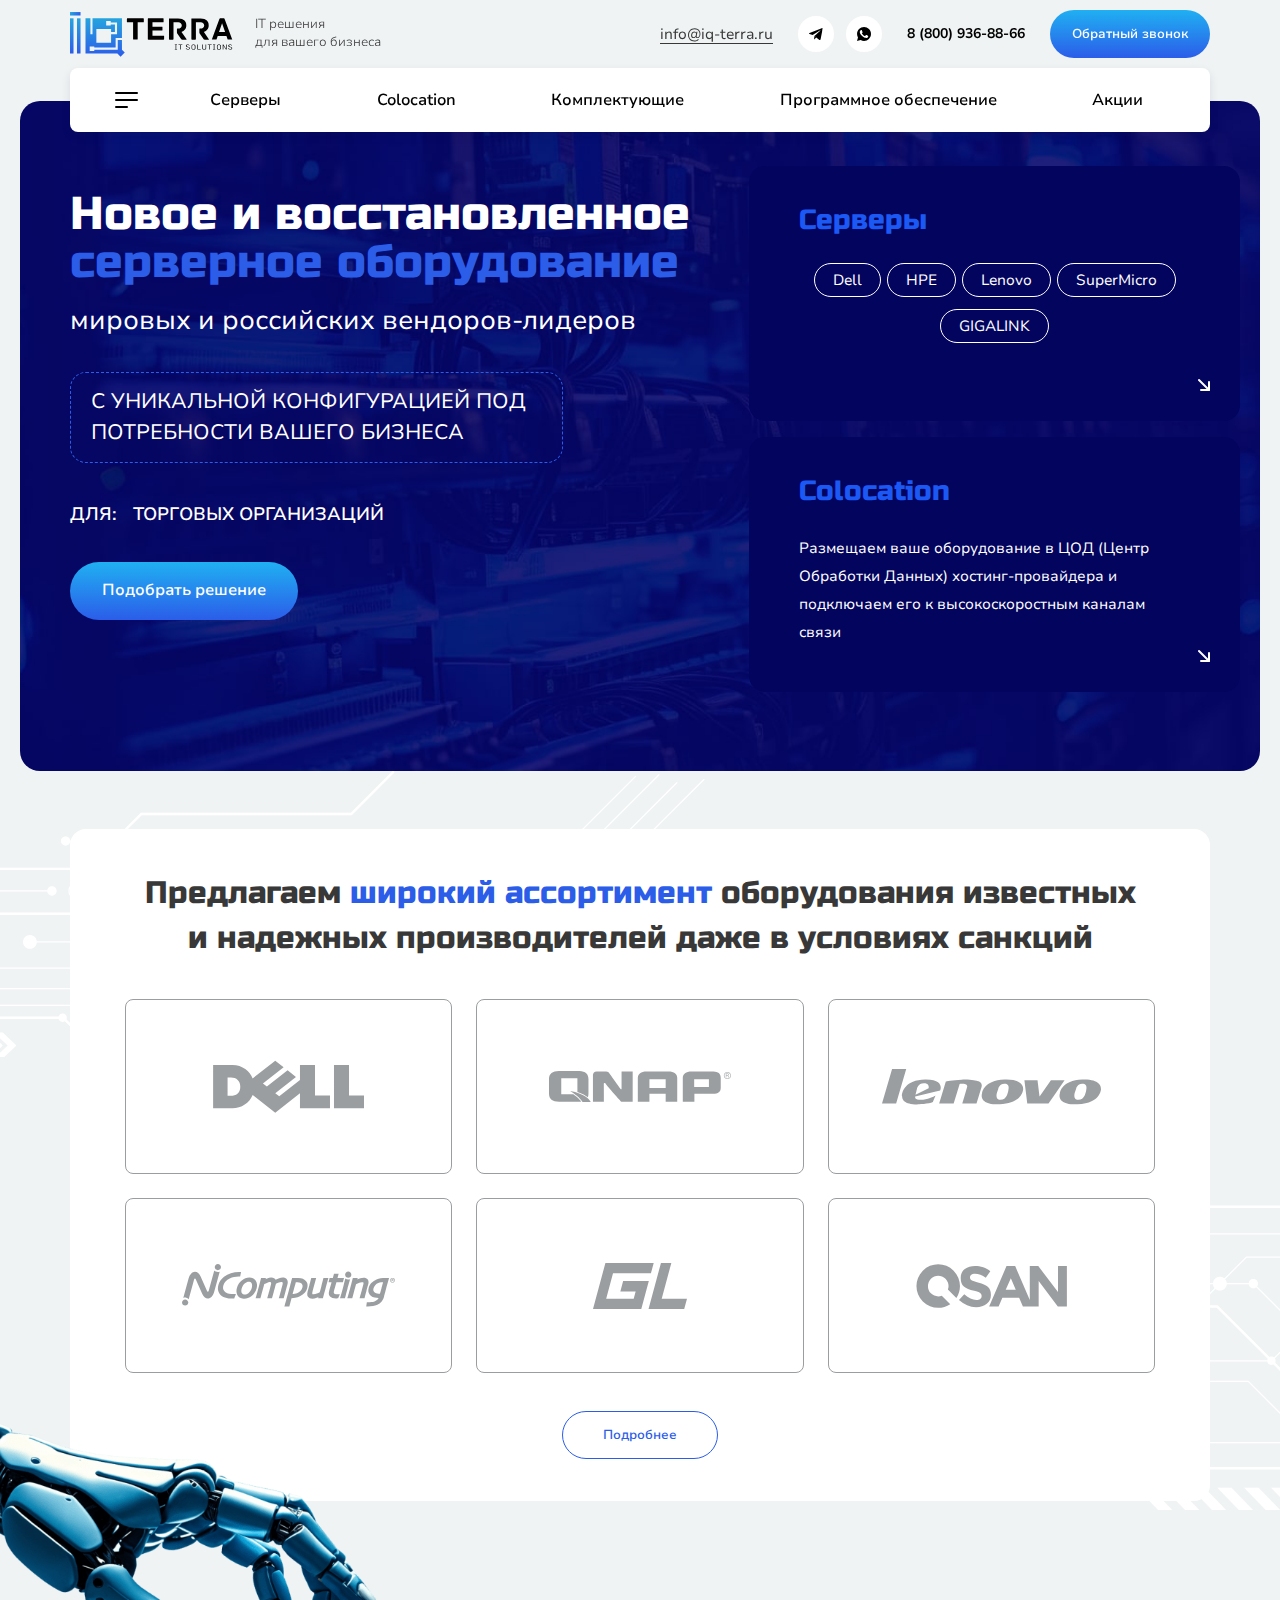
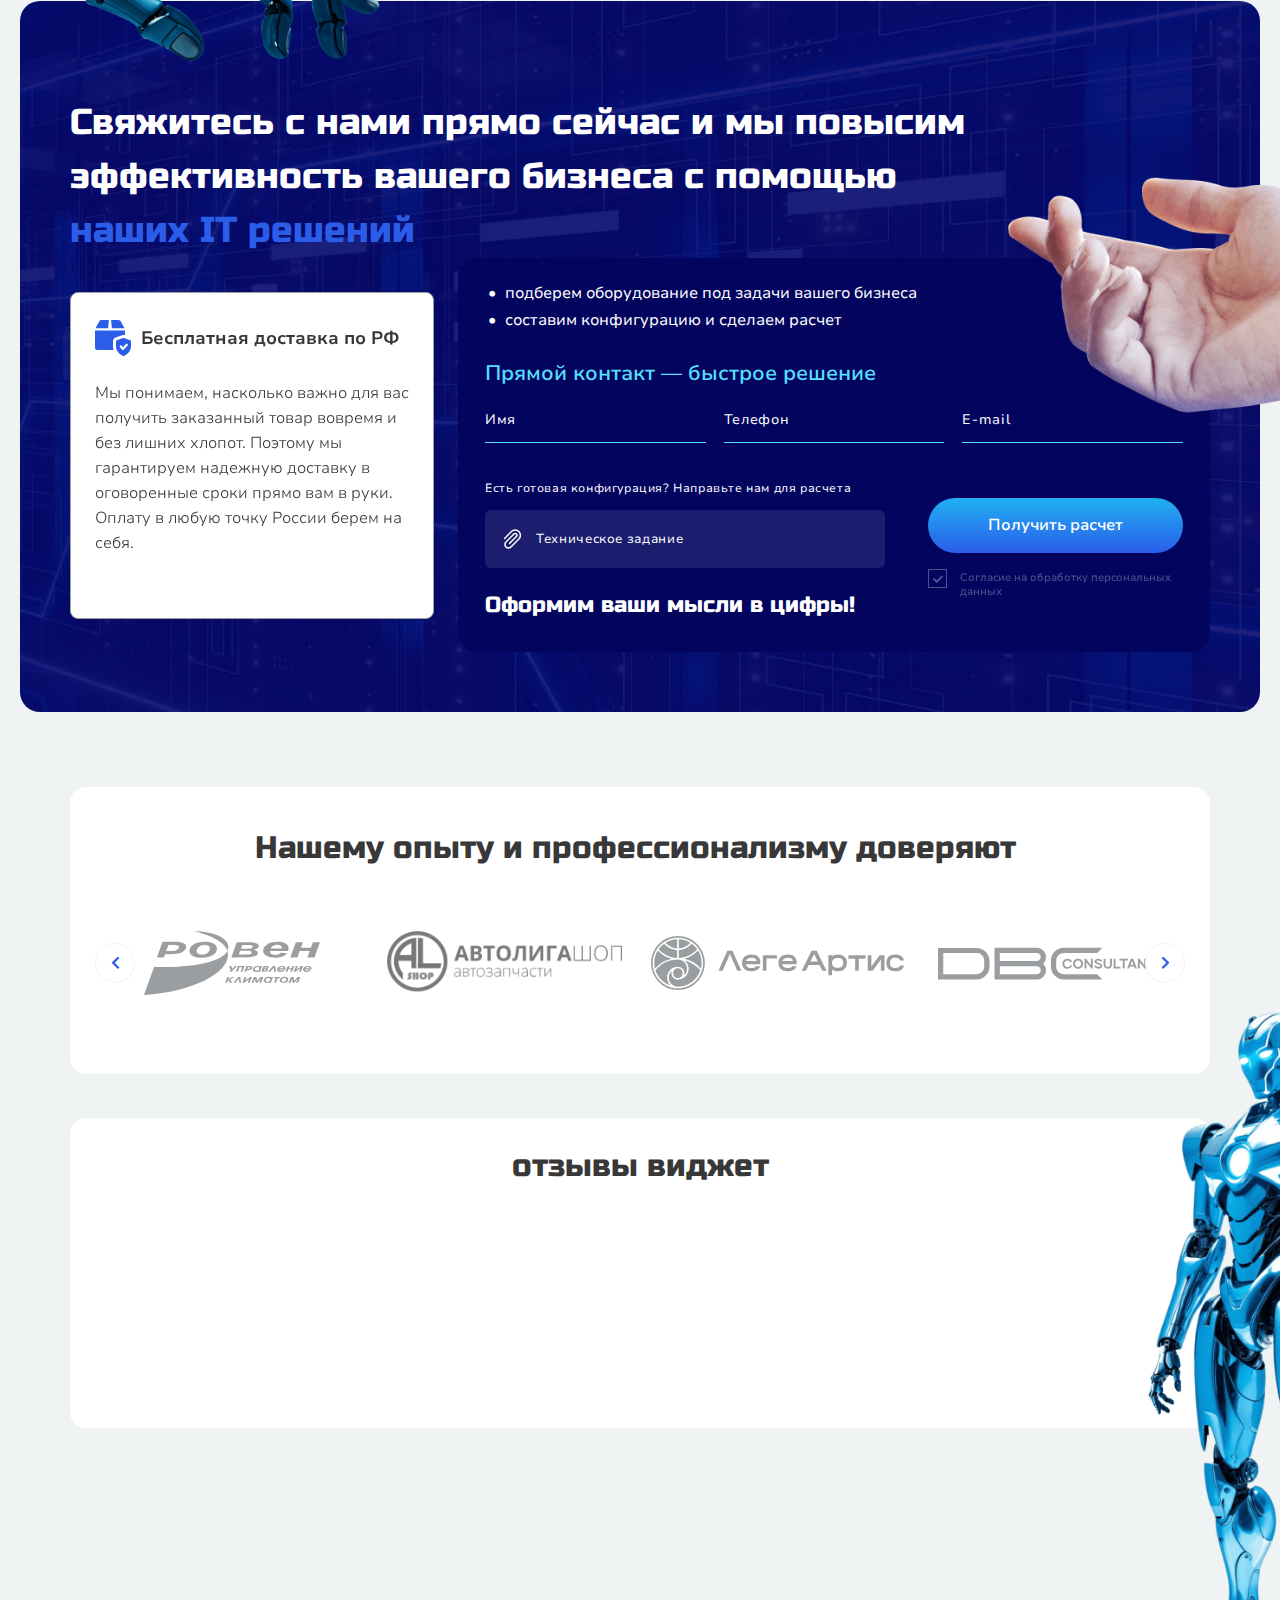
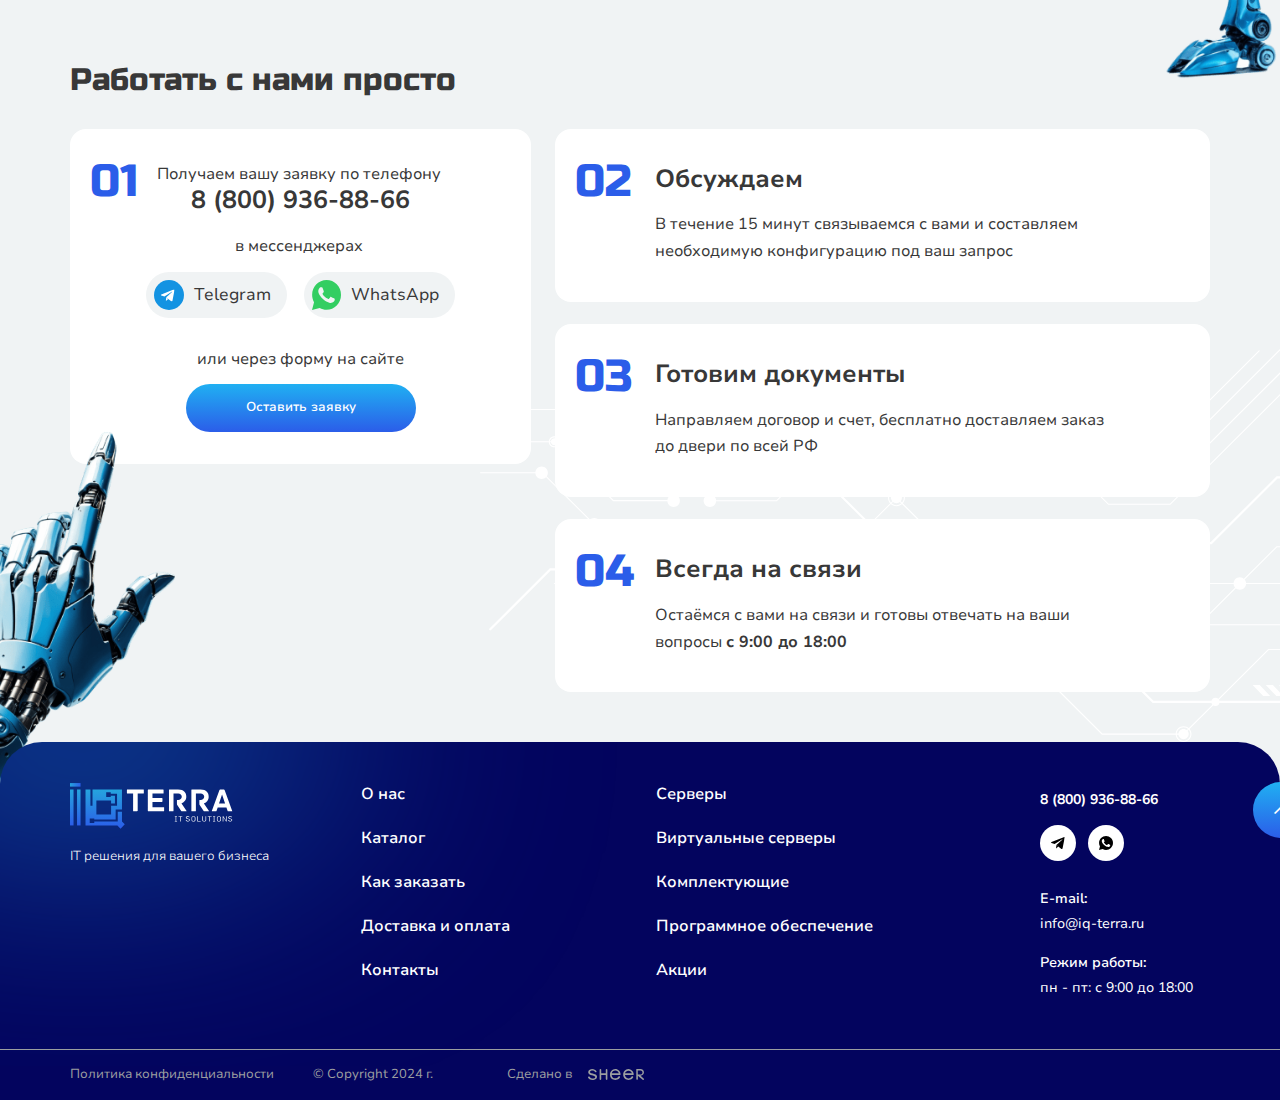
==== commit c2e37993: "Add files via upload" ====
--- a/index.html
+++ b/index.html
@@ -6,7 +6,7 @@
 <html lang="ru">
 <!--<![endif]-->
 <head>
-	<meta charset="utf-8" />
+	<meta charset="utf-8" /> 
 	<title>Заголовок</title>
 	<meta http-equiv="X-UA-Compatible" content="IE=edge" />
 	<meta name="viewport" content="width=device-width, initial-scale=1, maximum-scale=1">
@@ -18,15 +18,15 @@
 	<link rel="stylesheet" href="libs/slick-1.5.9/slick/slick.css" />
 	<link rel="stylesheet" href="libs/slick-1.5.9/slick/slick-theme.css" />
 	<link rel="stylesheet" href="css/fonts.css" />
-	<link rel="stylesheet" href="css/main.css?ver=1.1" />
-	<link rel="stylesheet" href="css/media.css?ver=1.1" />
+	<link rel="stylesheet" href="css/main.css?ver=1.4" />
+	<link rel="stylesheet" href="css/media.css?ver=1.4" />
 </head>
 <body>
 
 	<div class="wrapper">
 
 		<header class="header">
-			<div class="container">
+			<div class="container"> 
 				<div class="header__wrap">
 					<span class='sandwich sandwich_mobile'>
 						<span class='sw-topper'></span>
@@ -252,7 +252,7 @@
 								<div class="consultation__bottom">
 									<div class="file-upload">
 										<div class="title-input">Есть готовая конфигурация? Направьте нам для расчета</div>
-										<label><input type="file" name="file"><img src="img/clip.svg" alt="alt"> Прикрепить резюме</label>
+										<label><input type="file" name="file"><img src="img/clip.svg" alt="alt"> Техническое задание</label>
 										<div class="name-upload"></div>
 									</div>
 									<div class="consultation__buttons">
@@ -436,17 +436,13 @@
 
 	<div id="callback" class="modal-block">
 		<div class="modal-wrap">
-			<div class="title-modal">Обратный звонок</div>
-			<div class="descr-modal">Наш менеджер свяжется с вами по указанному номеру телефона в самое ближайшее время</div>
+			<div class="title-modal">Заказать звонок</div>
 			<form>
 				<div class="item-form">
 					<input type="text" placeholder="Имя" required="required">
 				</div>
 				<div class="item-form">
 					<input type="tel" placeholder="Телефон" class="input-phone" inputmode="numeric" required="required">
-				</div>
-				<div class="item-form">
-					<input type="email" placeholder="E-mail" required="required">
 				</div>
 				<div class="btn-main">
 					<input type="submit" value="Отправить">
@@ -474,7 +470,7 @@
 	<script src="libs/scroll2id/PageScroll2id.min.js"></script>
 	<script src="libs/mask/jquery.maskedinput.js"></script>
 	<script src="libs/jQueryFormStyler-master/jquery.formstyler.min.js"></script>
-	<script src="js/common.js?ver=1.1"></script>
+	<script src="js/common.js?ver=1.4"></script>
 	<!-- Yandex.Metrika counter --><!-- /Yandex.Metrika counter -->
 	<!-- Google Analytics counter --><!-- /Google Analytics counter -->
 </body>
--- a/css/main.css
+++ b/css/main.css
@@ -20,7 +20,7 @@
 	
 }
 body input:required:valid,
-body textarea:required:valid {
+body textarea:required:valid { 
 	
 }
 body {
@@ -68,7 +68,7 @@
 	font-weight: normal;
 }
 .wrapper {
-	padding-top: 122px;
+	padding-top: 153px;
 	overflow: hidden;
 }
 a {
@@ -882,7 +882,7 @@
 }
 .item-step p strong {
 	white-space: nowrap;
-}
+} 
 .item-step__number {
 	font-size: 50px;
 	top: 35px;
@@ -952,7 +952,11 @@
 	border-radius: 57px 57px 0 0;
 	line-height: 175%;
 	color: #fff;
-	background: #03045e;
+	background-color: #03045e;
+	background-image: url(../img/bg_footer.svg);
+	background-repeat: no-repeat;
+	background-position: center top;
+	background-size: cover;
 	position: relative;
 	z-index: 2;
 }
@@ -1097,11 +1101,11 @@
 	display: none;
 }
 .modal-wrap {
-	padding: 30px 40px;
-	width: 400px;
+	padding: 46px 77px;
+	width: 431px;
 	max-width: 100%;
 	margin: 0 auto;
-	background: #03045e;
+	background: #03045E;
 	color: #fff;
     border-radius: 20px;
 }
@@ -1111,8 +1115,9 @@
 }
 .title-modal {
 	font-size: 24px;
-	margin-bottom: 15px;
-	font-family: 'Russo One';
+	margin-bottom: 35px;
+	color: #55DFFD;
+	font-weight: 600;
 	text-align: center;
 }
 .descr-modal {
@@ -1120,14 +1125,23 @@
 	margin-bottom: 15px;
 	text-align: center;
 }
+.modal-wrap .checkbox {
+	margin-top: 30px;
+}
 .modal-wrap .btn-main {
-	margin-top: 15px;
-	width: 100%;
+	margin: 0 auto;
+	margin-top: 56px;
+	height: 64px;
+	font-size: 18px;
+	width: 100%;
+	max-width: 230px;
+	display: flex;
 }
 .modal-wrap .item-form {
-    margin-bottom: 22px;
+    margin-bottom: 24px;
 }
 .fancybox-slide--html .fancybox-close-small {
+	padding: 7px;
     color: #fff;
     opacity: 1;
 }
@@ -1168,3 +1182,669 @@
 .unit-billbord__title.unit-billbord__title_small {
 	font-size: 24px;
 }
+
+.billbord {
+	margin-top: -31px;
+}
+.page-article,
+.page-news {
+	padding-top: 28px;
+	padding-bottom: 90px;
+	background-image: url(../img/bg_page1.svg);
+	background-repeat: no-repeat;
+	background-position: center;
+}
+.content-page {
+	padding: 26px 94px;
+	padding-bottom: 39px;
+	border-radius: 16px;
+	background: #fff;
+}
+.content-page .title-section {
+	margin-bottom: 30px;
+	text-align: center;
+}
+.row.row_main > div {
+	padding: 0 17px;
+	margin-bottom: 34px;
+}
+.row.row_main {
+	margin: 0 -17px;
+	margin-bottom: -34px;
+}
+.item-news {
+	border-radius: 8px;
+	min-height: 100%;
+	background: #f0f3f4;
+	color: #383838;
+	display: flex;
+	flex-direction: column;
+	align-items: flex-start;
+}
+.item-news__image {
+	height: 187px;
+	border-radius: 8px;
+	display: block;
+	width: 100%;
+}
+.item-news__image img {
+	width: 100%;
+    height: 100%;
+    object-fit: cover;
+    font-family: 'object-fit: cover;';
+	border-radius: 8px;
+}
+.item-news__content {
+	padding: 17px;
+	padding-bottom: 28px;
+	display: flex;
+	flex-direction: column;
+	align-items: flex-start;
+	width: 100%;
+	position: relative;
+	flex: 1;
+}
+.item-news__title {
+	font-size: 20px;
+	margin-bottom: 17px;
+	line-height: 150%;
+	font-weight: 700;
+	display: block;
+	width: 100%;
+}
+.item-news__text {
+	width: 100%;
+	display: -webkit-box;
+	-webkit-line-clamp: 3;
+	-webkit-box-orient: vertical;  
+	overflow: hidden;
+}
+.item-news__date {
+	padding-top: 39px;
+	font-size: 14px;
+	line-height: 186%;
+	color: #2b5de9;
+	margin-top: auto;
+}
+.item-news__content::after {
+	position: absolute;
+	display: block;
+	content: " ";
+	width: 24px;
+	height: 24px;
+	bottom: 18px;
+	right: 18px;
+	background-image: url(../img/arrow_main.svg);
+	background-repeat: no-repeat;
+	background-position: center;
+	background-size: contain;
+	transition: all 0.3s;
+}
+.item-news:hover .item-news__content::after {
+	transform: rotate(-45deg);
+}
+.pager {
+	height: 40px;
+	margin-top: 37px;
+	max-width: 100%;
+	position: relative;
+	display: flex;
+	align-items: center;
+	justify-content: center;
+}
+.page-numbers {
+	margin: 0 22px;
+	font-weight: 600;
+	font-size: 15px;
+	line-height: 200%;
+	color: #383838;
+}
+.page-numbers:hover,
+.page-numbers.current {
+	color: #2b5de9;
+}
+.page-numbers.current {
+	font-weight: 700;
+}
+.prev.page-numbers,
+.next.page-numbers {
+	width: 40px;
+	height: 40px;
+	font-size: 14px;
+	border: 1px solid #f0f3f4;
+	border-radius: 50%;
+	color: #2B5DE9;
+	display: flex;
+	align-items: center;
+	justify-content: center;
+	position: absolute;
+	margin: 0;
+	top: 0;
+	left: 0;
+}
+.next.page-numbers {
+	right: 0;
+	left: auto;
+}
+.prev.page-numbers:hover,
+.next.page-numbers:hover {
+	color: #fff;
+	background: #2B5DE9;
+	border-color: #2B5DE9;
+}
+.breadcrumbs {
+	padding-bottom: 18px;
+	font-size: 14px;
+	line-height: 140%;
+	display: flex;
+	align-items: center;
+	flex-wrap: wrap;
+}
+.breadcrumbs a {
+	color: #383838;
+	border-bottom: 1px solid transparent;
+}
+.breadcrumbs a:hover {
+	border-color: #383838;
+}
+.breadcrumbs li::after {
+	content: "/";
+	margin: 0 10px;
+}
+.breadcrumbs li:last-child::after {
+	display: none;
+}
+.head-article {
+	padding: 23px;
+	margin-bottom: -75px;
+	padding-bottom: 109px;
+	background: #f0f3f4;
+	border-radius: 8px;
+}
+.head-article .title-section {
+	margin: 0;
+	text-align: left;
+}
+.article-content,
+.billbord-article {
+	margin: 0 24px;
+	position: relative;
+}
+.billbord-article img {
+	max-width: 100%;
+	border-radius: 8px;
+	height: auto;
+}
+.date-article {
+	left: 19px;
+	bottom: 19px;
+	font-size: 14px;
+	line-height: 186%;
+	color: #2b5de9;
+	border-radius: 8px;
+	padding: 10px 16px;
+	background: #fff;
+	position: absolute;
+}
+.article-content p {
+	margin: 15px 0;
+}
+.article-content h2 {
+	font-size: 24px;
+	margin-top: 22px;
+	margin-bottom: 13px;
+	line-height: 125%;
+	font-weight: 700;
+}
+.article-content ul li {
+	padding-left: 20px;
+	position: relative;
+}
+.article-content ul li::before {
+	position: absolute;
+	top: 0;
+	left: 3px;
+	content: "•";
+}
+.article-content b {
+	font-weight: 600;
+}
+.page-contacts {
+	padding-top: 28px;
+	background-image: url(../img/bg_page1.svg);
+	background-repeat: no-repeat;
+    background-position: center top 500px;
+}
+.contacts-top {
+	padding: 24px;
+	padding-bottom: 33px;
+	border-radius: 8px;
+	background: #f0f3f4;
+}
+.descr-section {
+	margin-bottom: 40px;
+	font-weight: 600;
+	text-align: center;
+}
+.page-contacts .content-page .title-section {
+	margin-bottom: 0;
+}
+.contacts-block {
+	padding: 34px 29px;
+	min-height: 100%;
+	background: #fff;
+	border-radius: 8px;
+}
+.title-middle {
+	font-size: 24px;
+	line-height: 125%;
+	font-weight: 700;
+}
+.contacts-block .title-middle {
+	margin-bottom: 27px;
+}
+.contacts-block__value {
+	font-size: 40px;
+	gap: 23px;
+	margin-bottom: 19px;
+	line-height: 100%;
+	display: flex;
+	align-items: center;
+	font-weight: 600;
+	color: #2b5de9;
+}
+.contacts-block__value a {
+	color: #2b5de9;
+}
+.contacts-block__value a:hover {
+	opacity: 0.7;
+}
+.socials-main {
+	gap: 23px;
+	display: flex;
+	align-items: center;
+}
+.socials-main img {
+	width: 35px;
+}
+.contacts-info {
+	padding-top: 40px;
+	padding-bottom: 30px;
+}
+.contacts-info .title-middle + .title-middle {
+	font-weight: 600;
+}
+.contacts-info .title-middle {
+	margin-bottom: 25px;
+}
+.contacts-info .title-middle:last-child {
+	margin-bottom: 0;
+}
+#map {
+	height: 382px;
+	border-radius: 8px;
+	background: #f0f3f4;
+}
+.page-contacts .content-page {
+	border-bottom-right-radius: 0;
+	border-bottom-left-radius: 0;
+}
+.billbord__content {
+    padding: 38px 32px;
+    max-width: 579px;
+	color: #03045e;
+	background: #fff;
+	border-radius: 16px;
+}
+.billbord_about .title-section {
+	margin-bottom: 80px;
+}
+.billbord .breadcrumbs a {
+	color: #fff;
+}
+.billbord .breadcrumbs a:hover {
+	border-color: #fff;
+}
+.billbord_about {
+	min-height: 583px;
+	background-image: url(../img/billbord_about.jpg);
+}
+.page-about {
+	padding-top: 80px;
+	background-image: url(../img/bg_page1.svg);
+	background-repeat: no-repeat;
+    background-position: center top;
+}
+.title-about {
+	font-size: 96px;
+	margin-bottom: 79px;
+	line-height: 104%;
+	color: #03045e;
+	font-family: 'Russo One';
+	text-align: center;
+}
+.title-about span {
+	text-transform: uppercase;
+}
+.head-about {
+	padding: 55px 90px;
+	font-size: 23px;
+	margin-bottom: 70px;
+	line-height: 150%;
+	font-weight: 600;
+	background: #2b5de9;
+	border-radius: 16px;
+	text-align: center;
+	color: #fff;
+}
+.about-main {
+	margin-bottom: 75px;
+	font-size: 20px;
+	line-height: 150%;
+	font-weight: 600;
+}
+.about-main p {
+	margin-bottom: 15px;
+}
+.about-main p:last-child {
+	margin-bottom: 0;
+}
+.about-main img {
+	border-radius: 16px;
+	max-width: 100%;
+	height: auto;
+	display: block;
+}
+.about-text {
+	font-size: 20px;
+	padding: 56px 35px;
+	padding-right: 25px;
+	line-height: 150%;
+	color: #fff;
+	font-weight: 600;
+	background: linear-gradient(180deg, #20b0f2 0%, #2b5de9 100%);
+	border-radius: 16px;
+}
+.about-text p {
+	margin-bottom: 15px;
+}
+.about-text p:last-child {
+	margin-bottom: 0;
+}
+.item-about {
+	padding: 23px 33px;
+	padding-left: 87px;
+	min-height: 204px;
+	font-size: 18px;
+	line-height: 156%;
+	position: relative;
+	height: 100%;
+	background: #fff;
+	border-radius: 16px;
+}
+.row.row_page > div {
+	margin-bottom: 24px;
+}
+.row.row_page {
+	margin-bottom: -24px;
+}
+.item-about__icon {
+	width: 36px;
+	height: 36px;
+	top: 29px;
+	left: 28px;
+	display: flex;
+	align-items: center;
+	justify-content: center;
+	position: absolute;
+}
+.item-about__icon img {
+	max-width: 100%;
+	max-height: 100%;
+}
+.item-about .title-middle {
+	margin-bottom: 18px;
+}
+.row + .title-about {
+	margin-top: 90px;
+}
+.descr-about {
+	font-size: 20px;
+    max-width: 1023px;
+	text-align: center;
+	margin: 0 auto;
+	line-height: 140%;
+}
+.consultation_page {
+	margin: 90px 20px;
+	padding-top: 53px;
+	padding-bottom: 93px;
+}
+.consultation_page .title-section {
+	margin-bottom: 40px;
+}
+.consultation_page .consultation__head {
+    font-size: 30px;
+    margin-bottom: 24px;
+    line-height: 100%;
+}
+.consultation_page .consultation__title {
+	margin-bottom: 23px;
+}
+.consultation_page .consultation__form {
+	padding-top: 38px;
+	padding-bottom: 38px;
+}
+.page-about + .clients {
+	padding-bottom: 20px;
+}
+.billbord_servers {
+	background-image: url(../img/billbord_servers.jpg);
+}
+.billbord .breadcrumbs {
+	padding-bottom: 35px;
+}
+.subtitle-section {
+	font-size: 30px;
+	line-height: 133%;
+	font-family: 'Russo One';
+}
+.billbord_servers .subtitle-section {
+	max-width: 555px;
+}
+
+.page-servers {
+	background-image: url(../img/bg_page1.svg);
+	background-repeat: no-repeat;
+    background-position: center top;
+}
+.page-servers .title-section {
+	padding-top: 60px;
+	padding-bottom: 50px;
+	margin: 0;
+	text-align: center;
+}
+.unit-billbord.unit-billbord_servers {
+	padding: 56px 23px;
+	padding-bottom: 26px;
+	display: flex;
+	flex-direction: column;
+	align-items: flex-start;
+	min-height: 100%;
+	color: #fff;
+}
+.unit-billbord .title-middle {
+	margin-bottom: 19px;
+	font-weight: 600;
+	text-align: center;
+	line-height: 142%;
+}
+.unit-billbord .unit-billbord__list {
+	justify-content: center;
+	margin: auto 0;
+	width: 100%;
+}
+.item-solution {
+	padding: 37px 28px;
+	line-height: 150%;
+	border-radius: 16px;
+	min-height: 100%;
+	display: flex;
+	flex-direction: column;
+	align-items: flex-start;
+	background: #fff;
+}
+.item-solution__head {
+	padding-bottom: 29px;
+	margin-bottom: auto;
+	width: 100%;
+	display: flex;
+	align-items: flex-start;
+}
+.item-solution__title {
+	font-size: 20px;
+	line-height: 140%;
+	font-weight: 700;
+}
+.item-solution__icon {
+	width: 36px;
+	height: 36px;
+	margin-right: 20px;
+	flex: none;
+	display: flex;
+	align-items: center;
+	justify-content: center;
+}
+.item-solution__icon img {
+	max-width: 100%;
+	max-height: 100%;
+}
+.item-catalog {
+	padding: 20px;
+	padding-top: 13px;
+	line-height: 150%;
+	border-radius: 16px;
+	background: #fff;
+	min-height: 100%;
+	display: flex;
+	flex-direction: column;
+	align-items: flex-start;
+	transition: all 0.3s;
+}
+.item-catalog:hover {
+	box-shadow: 0 5px 12px #ccc;
+}
+.item-catalog__image {
+	margin-bottom: 22px;
+	height: 277px;
+	width: 100%;
+	display: flex;
+	align-items: center;
+	justify-content: center;
+}
+.item-catalog__image img {
+	max-width: 100%;
+	max-height: 100%;
+}
+.item-catalog__title {
+	font-size: 20px;
+	margin-bottom: 12px;
+	line-height: 140%;
+	font-weight: 700;
+	color: #383838;
+	width: 100%;
+	display: block;
+}
+.item-catalog p {
+	margin: 0;
+}
+.item-catalog__bottom {
+	padding-top: 21px;
+	width: 100%;
+	display: flex;
+	align-items: center;
+	justify-content: space-between;
+	margin-top: auto;
+}
+.price-main {
+	font-size: 20px;
+	line-height: 140%;
+	font-weight: 700;
+}
+.item-catalog .btn-main {
+	padding: 0 36px;
+}
+.more-catalog {
+	font-size: 24px;
+	height: 202px;
+	margin-top: 54px;
+	line-height: 125%;
+	background: #fff;
+	border-radius: 16px;
+	font-weight: 700;
+	color: #383838;
+	text-align: center;
+	display: flex;
+	align-items: center;
+	justify-content: center;
+	flex-direction: column;
+}
+.more-catalog:hover {
+	box-shadow: 0 5px 12px #ccc;
+}
+.more-catalog img {
+	width: 198px;
+	margin-top: 33px;
+}
+.billbord_accessories {
+	background-image: url(../img/billbord_accessories.jpg);
+}
+.billbord_accessories .subtitle-section {
+	max-width: 790px;
+}
+.page-components {
+	padding-top: 48px;
+	padding-bottom: 77px;
+	background-image: url(../img/bg_page1.svg);
+	background-repeat: no-repeat;
+    background-position: center top;
+}
+.item-component {
+	padding: 32px;
+	padding-top: 27px;
+	padding-right: 25px;
+	border-radius: 16px;
+	line-height: 150%;
+	color: #383838;
+	min-height: 100%;
+	background: #fff;
+	display: block;
+	width: 100%;
+}
+.item-component__head {
+	margin-bottom: 34px;
+	display: flex;
+	align-items: flex-start;
+	justify-content: space-between;
+}
+.item-component__image {
+	height: 132px;
+	margin-left: 20px;
+	flex: none;
+	display: flex;
+	align-items: center;
+	justify-content: center;
+}
+.item-component__image img {
+	max-width: 100%;
+	max-height: 100%;
+}
+.item-component .title-middle {
+	color: #03045e;
+}
+.item-component:hover {
+	box-shadow: 0 5px 12px #ccc;
+}
+.page-components + .consultation.consultation_page {
+	margin-top: 0;
+}--- a/css/media.css
+++ b/css/media.css
@@ -22,7 +22,7 @@
         font-size: 46px;
         margin-top: 25px;
         margin-bottom: 20px;
-    }
+    } 
     .descr-big {
         font-size: 27px;
     }
@@ -71,7 +71,7 @@
         margin-right: 16px;
     }
     .wrapper {
-        padding-top: 105px;
+        padding-top: 132px;
     }
     .brands {
         padding-top: 58px;
@@ -282,6 +282,212 @@
     }
     .unit-billbord__title.unit-billbord__title_small {
         font-size: 22px;
+    }
+    .content-page {
+        padding: 24px 50px;
+        padding-bottom: 33px;
+    }
+    .row.row_main > div {
+        padding: 0 10px;
+        margin-bottom: 20px;
+    }
+    .row.row_main {
+        margin: 0 -10px;
+        margin-bottom: -20px;
+    }
+    .item-news__content {
+        padding: 14px;
+        padding-bottom: 23px;
+    }
+    .item-news__title {
+        font-size: 18px;
+        margin-bottom: 12px;
+    }
+    .item-news__date {
+        padding-top: 23px;
+        font-size: 13px;
+    }
+    .item-news__image {
+        height: 172px;
+    }
+    .content-page .title-section {
+        margin-bottom: 24px;
+    }
+    .article-content, .billbord-article {
+        margin: 0 16px;
+    }
+    .date-article {
+        left: 15px;
+        bottom: 15px;
+        font-size: 13px;
+        border-radius: 8px;
+        padding: 7px 13px;
+    }
+    .head-article .title-section {
+        margin-bottom: 0;
+    }
+    .head-article {
+        padding: 19px;
+        margin-bottom: -65px;
+        padding-bottom: 95px;
+    }
+    .article-content h2 {
+        font-size: 21px;
+        margin-top: 17px;
+        margin-bottom: 11px;
+    }
+    .contacts-block__value {
+        font-size: 34px;
+        gap: 18px;
+        margin-bottom: 16px;
+    }
+    .socials-main {
+        gap: 19px;
+    }
+    .socials-main img {
+        width: 32px;
+    }
+    .title-middle {
+        font-size: 21px;
+    }
+    .descr-section {
+        margin-bottom: 30px;
+    }
+    .page-contacts {
+        background-position: center top 430px;
+    }
+    .billbord_about .title-section {
+        margin-bottom: 55px;
+    }
+    .billbord__content {
+        padding: 28px 26px;
+    }
+    .billbord_about {
+        min-height: 510px;
+    }
+    .title-about {
+        font-size: 80px;
+        margin-bottom: 60px;
+    }
+    .page-about {
+        padding-top: 65px;
+    }
+    .head-about {
+        padding: 42px 39px;
+        font-size: 20px;
+        margin-bottom: 60px;
+    }
+    .about-main {
+        margin-bottom: 60px;
+        font-size: 18px;
+    }
+    .about-text {
+        font-size: 16px;
+        padding: 50px 25px;
+        padding-right: 18px;
+    }
+    .item-about {
+        padding: 19px 24px;
+        padding-left: 49px;
+        min-height: 170px;
+        font-size: 15px;
+    }
+    .item-about .title-middle {
+        margin-bottom: 12px;
+    }
+    .item-about__icon {
+        width: 30px;
+        height: 30px;
+        top: 19px;
+        left: 13px;
+    }
+    .row.row_page > div {
+        padding: 0 8px;
+        margin-bottom: 16px;
+    }
+    .row.row_page {
+        margin: 0 -8px;
+        margin-bottom: -16px;
+    }
+    .row + .title-about {
+        margin-top: 73px;
+    }
+    .descr-about {
+        font-size: 18px;
+        max-width: 985px;
+    }
+    .consultation_page {
+        margin: 70px 20px;
+        padding-top: 40px;
+        padding-bottom: 70px;
+    }   
+    .consultation_page .consultation__head {
+        font-size: 26px;
+        margin-bottom: 15px;
+    }
+    .consultation_page .consultation__form {
+        padding-top: 30px;
+        padding-bottom: 30px;
+    }
+    .unit-billbord.unit-billbord_servers {
+        padding: 42px 16px;
+        padding-bottom: 24px;
+    }
+    .page-servers .title-section {
+        padding-top: 50px;
+        padding-bottom: 40px;
+    }
+    .item-solution {
+        padding: 30px 20px;
+    }
+    .item-solution__title {
+        font-size: 17px;
+    }
+    .item-solution__icon {
+        width: 30px;
+        height: 30px;
+        margin-right: 11px;
+    }
+    .item-solution__head {
+        padding-bottom: 18px;
+    }
+    .item-catalog__image {
+        margin-bottom: 19px;
+        height: 200px;
+    }
+    .item-catalog__title {
+        font-size: 18px;
+        margin-bottom: 10px;
+    }
+    .price-main {
+        font-size: 18px;
+    }
+    .item-catalog .btn-main {
+        padding: 0 31px;
+    }
+    .item-catalog__bottom {
+        padding-top: 18px;
+    }
+    .more-catalog {
+        font-size: 21px;
+        height: 185px;
+        margin-top: 43px;
+    }
+    .more-catalog img {
+        width: 175px;
+        margin-top: 24px;
+    }
+    .item-component {
+        padding: 20px;
+        padding-top: 18px;
+        padding-right: 14px;
+    }
+    .item-component__image {
+        height: 115px;
+        margin-left: 13px;
+    }
+    .item-component__head {
+        margin-bottom: 25px;
     }
 }
 /* Large Devices, Wide Screens */
@@ -312,7 +518,7 @@
         padding: 8px 0;
     }
     .wrapper {
-        padding-top: 95px;
+        padding-top: 125px;
     }
     .title-big {
         font-size: 36px;
@@ -494,6 +700,76 @@
     }
     .list-units {
         max-height: 483px;
+    }
+    .item-news__title {
+        font-size: 16px;
+        margin-bottom: 10px;
+    }
+    .content-page {
+        padding: 22px 25px;
+        padding-bottom: 30px;
+    }
+    .contacts-block {
+        padding: 25px 18px;
+    }
+    .contacts-block__value {
+        font-size: 27px;
+        gap: 15px;
+    }
+    .contacts-block .title-middle {
+        margin-bottom: 18px;
+    }
+    .billbord__content {
+        padding: 28px 30px;
+    }
+    .billbord_about .title-section {
+        margin-bottom: 40px;
+    }
+    .billbord_about {
+        min-height: 440px;
+    }
+    .title-about {
+        font-size: 62px;
+        margin-bottom: 40px;
+    }
+    .head-about {
+        padding: 35px 30px;
+        font-size: 17px;
+        margin-bottom: 50px;
+    }
+    .about-main {
+        margin-bottom: 45px;
+        font-size: 16px;
+    }
+    .title-middle {
+        font-size: 19px;
+    }
+    .item-about {
+        padding: 16px 13px;
+        padding-left: 40px;
+        min-height: 150px;
+        font-size: 13px;
+    }
+    .item-about__icon {
+        width: 26px;
+        height: 26px;
+        top: 16px;
+        left: 9px;
+    }
+    .about-text {
+        font-size: 14px;
+        padding: 33px 19px;
+        padding-right: 10px;
+    }
+    .item-catalog .btn-main {
+        padding: 0 19px;
+    }
+    .price-main {
+        font-size: 16px;
+    }
+    .item-component__image {
+        height: 85px;
+        margin-left: 9px;
     }
 }
 
@@ -563,7 +839,7 @@
     }
     .brands__block .title-section {
         margin-bottom: 23px;
-    }
+    } 
     .consultation__hand_1 img {
         max-width: 300px;
     }
@@ -686,7 +962,7 @@
     }
     .btn-top {
         margin-left: 0;
-        right: 20px;
+        right: 15px;
         left: auto;
     }
     .footer__logo {
@@ -820,6 +1096,189 @@
     .steps .container {
         padding-bottom: 40px;
     }
+    .socials-buttons a {
+        font-size: 14px;
+        justify-content: flex-start;
+        max-width: 160px;
+        margin: 0 auto;
+    }
+    .page-numbers {
+        margin: 0 18px;
+        font-size: 14px;
+    }
+    .prev.page-numbers, .next.page-numbers {
+        width: 36px;
+        height: 36px;
+        font-size: 13px;
+    }
+    .pager {
+        height: 36px;
+        margin-top: 30px;
+    }
+    .page-article,
+    .page-news {
+        padding-bottom: 60px;
+    }
+    .article-content, .billbord-article {
+        margin: 0 8px;
+    }
+    .content-page {
+        padding: 20px 15px;
+    }
+    .head-article .title-section br {
+        display: none;
+    }
+    .date-article {
+        left: 10px;
+        bottom: 10px;
+        font-size: 12px;
+        border-radius: 5px;
+        padding: 3px 11px;
+    }
+    .head-article {
+        padding-bottom: 85px;
+    }
+    .article-content h2 {
+        font-size: 19px;
+        margin-top: 15px;
+    }
+    .breadcrumbs {
+        display: block;
+    }
+    .breadcrumbs li {
+        display: inline;
+    }
+    .footer {
+        padding-top: 35px;
+    }
+    .item-news__date {
+        padding-top: 17px;
+    }
+    .content-page .title-section {
+        margin-bottom: 22px;
+    }
+    .item-news__content::after {
+        width: 22px;
+        height: 22px;
+        bottom: 14px;
+        right: 14px;
+    }
+    .title-middle {
+        font-size: 17px;
+    }
+    .contacts-top {
+        padding: 20px 15px;
+    }
+    .contacts-block__value {
+        font-size: 22px;
+        display: block;
+    }
+    .contacts-block__value .socials-main {
+        margin-top: 20px;
+    }
+    .contacts-info .title-middle {
+        margin-bottom: 20px;
+    }
+    .contacts-info {
+        padding-top: 30px;
+        padding-bottom: 26px;
+    }
+    #map {
+        height: 340px;
+    }
+    .descr-section {
+        margin-bottom: 15px;
+        margin-top: 8px;
+    }
+    .about-main p:last-child {
+        margin-bottom: 15px;
+    }
+    .billbord_about {
+        padding-top: 20px;
+    }
+    .billbord__content {
+        padding: 20px 15px;
+    }
+    .title-about {
+        font-size: 34px;
+        margin-bottom: 32px;
+    }
+    .page-about {
+        padding-top: 45px;
+    }
+    .head-about {
+        padding: 25px 15px;
+        font-size: 14px;
+        margin-bottom: 35px;
+    }
+    .about-main {
+        margin-bottom: 38px;
+        font-size: 14px;
+    }
+    .about-text {
+        margin-bottom: 20px;
+    }
+    .item-about {
+        padding: 20px;
+        padding-left: 60px;
+        min-height: 135px;
+    }
+    .item-about__icon {
+        left: 18px;
+    }
+    .row + .title-about {
+        margin-top: 45px;
+    }
+    .descr-about {
+        font-size: 15px;
+    }
+    .consultation {
+        margin: 30px 8px;
+    }
+    .subtitle-section {
+        font-size: 24px;
+    }
+    .billbord_servers .title-section {
+        margin-bottom: 70px;
+    }
+    .unit-billbord.unit-billbord_servers {
+        margin-top: 0;
+        margin-bottom: 20px;
+        min-height: initial;
+    }
+    .row > div:last-child .unit-billbord.unit-billbord_servers {
+        margin-bottom: 0;
+    }
+    .page-servers .title-section {
+        padding-top: 33px;
+        padding-bottom: 23px;
+    }
+    .item-catalog .btn-main {
+        padding: 0 31px;
+        height: 45px;
+    }
+    .more-catalog {
+        font-size: 18px;
+        height: 170px;
+        margin-top: 30px;
+    }
+    .modal-wrap .btn-main {
+        margin-top: 38px;
+        height: 58px;
+        font-size: 16px;
+        max-width: 212px;
+    }
+    .billbord_accessories .subtitle-section {
+        font-size: 20px;
+    }
+    .item-component__image {
+        height: 100px;
+        margin-left: 15px;
+    }
+    .page-components {
+        padding-top: 35px;
+        padding-bottom: 55px;
+    }
 }
 
 /* Small Devices, Tablets */
@@ -827,11 +1286,16 @@
     .steps .container {
         padding-bottom: 25px;
     }
+    .item-news__image {
+        height: 205px;
+    }
 }
 
 /* Extra Small Devices, Phones */
 @media only screen and (max-width : 480px) {
-
+    .item-news__image {
+        height: 158px;
+    }
 }
 
 /* Custom, iPhone Retina */
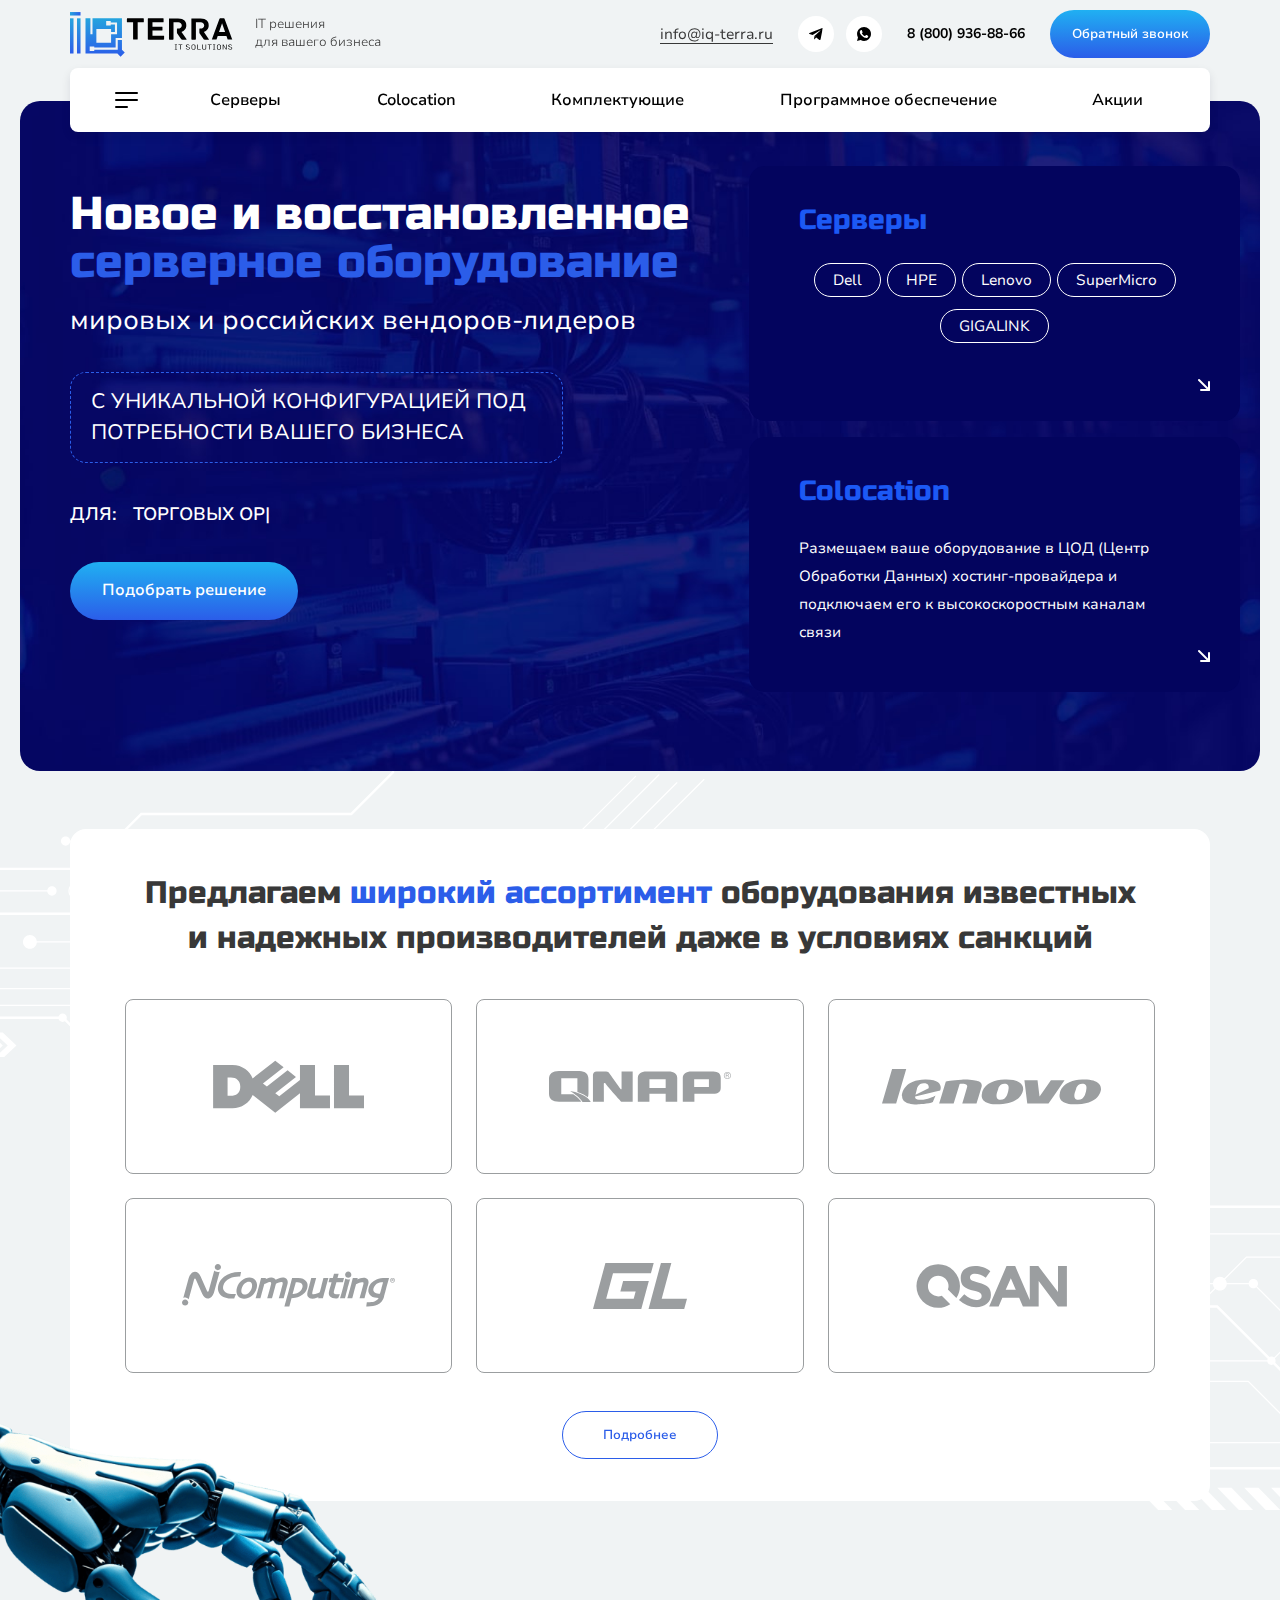
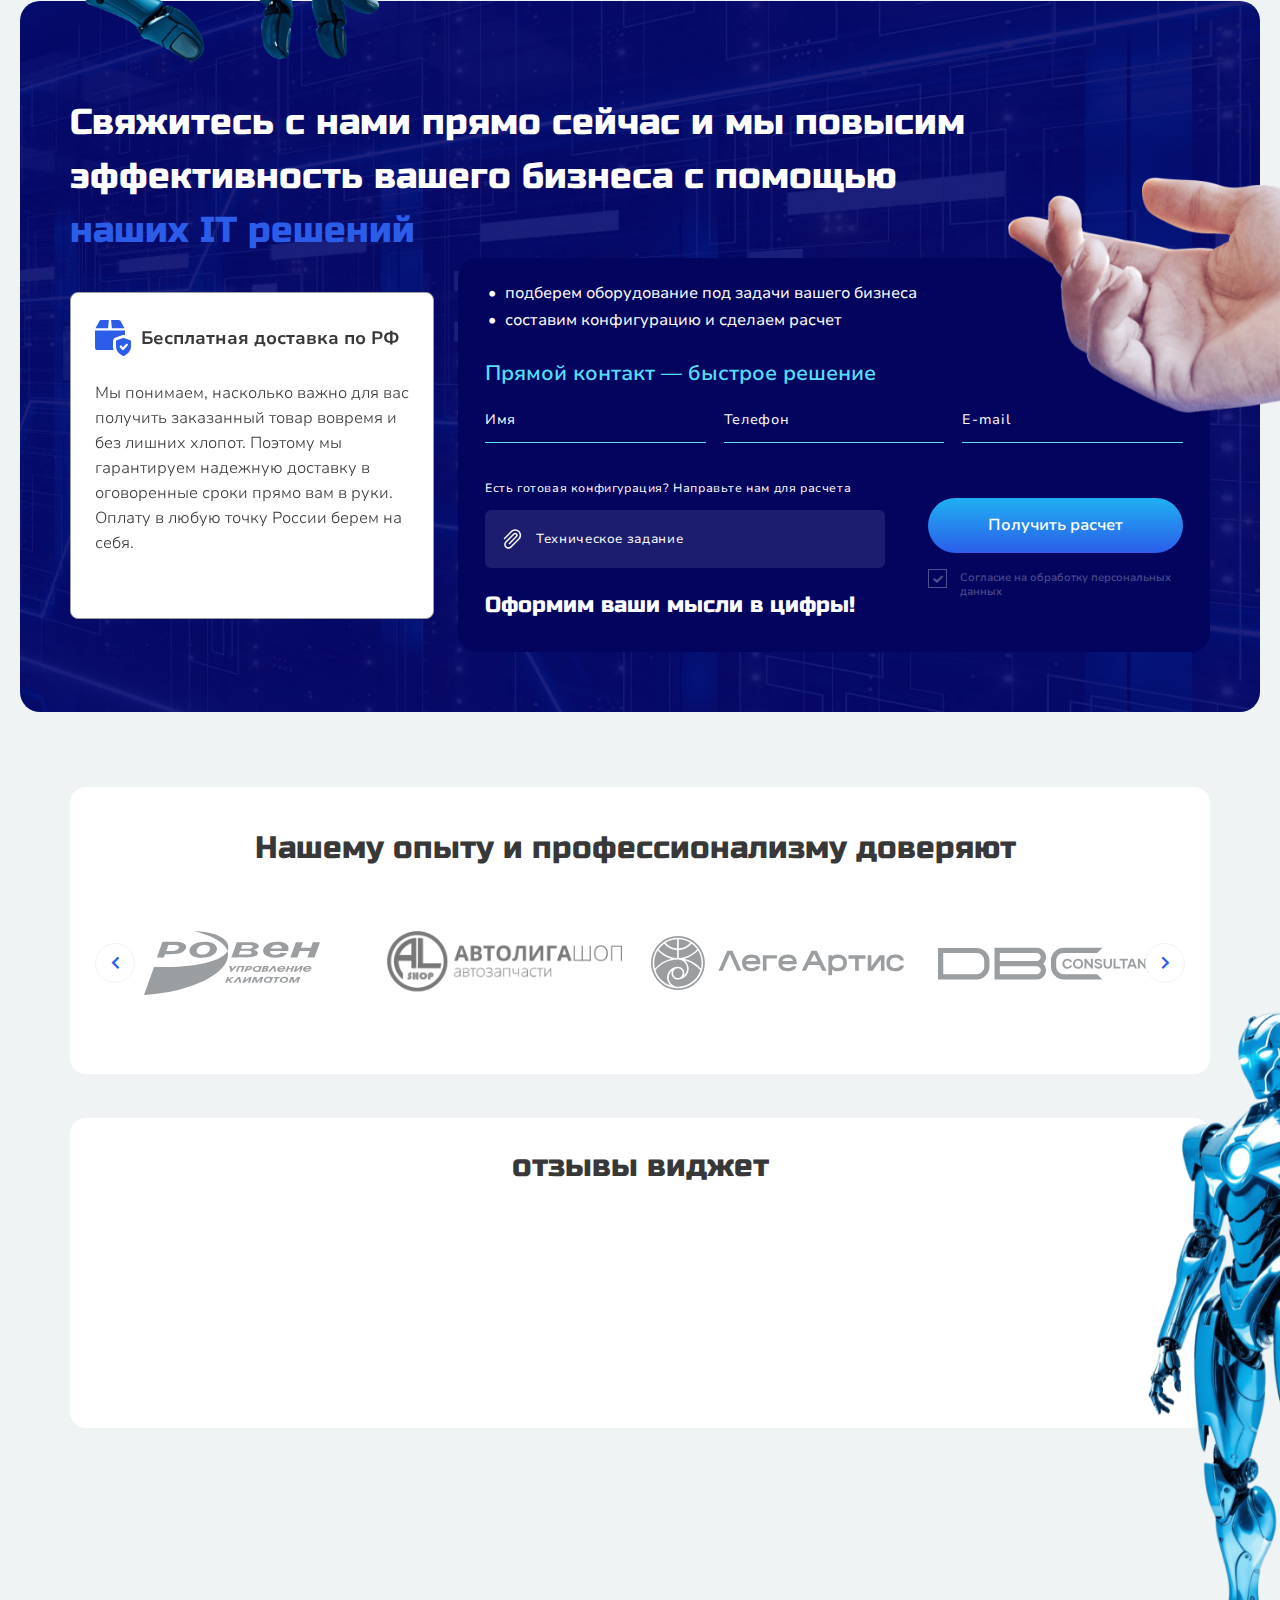
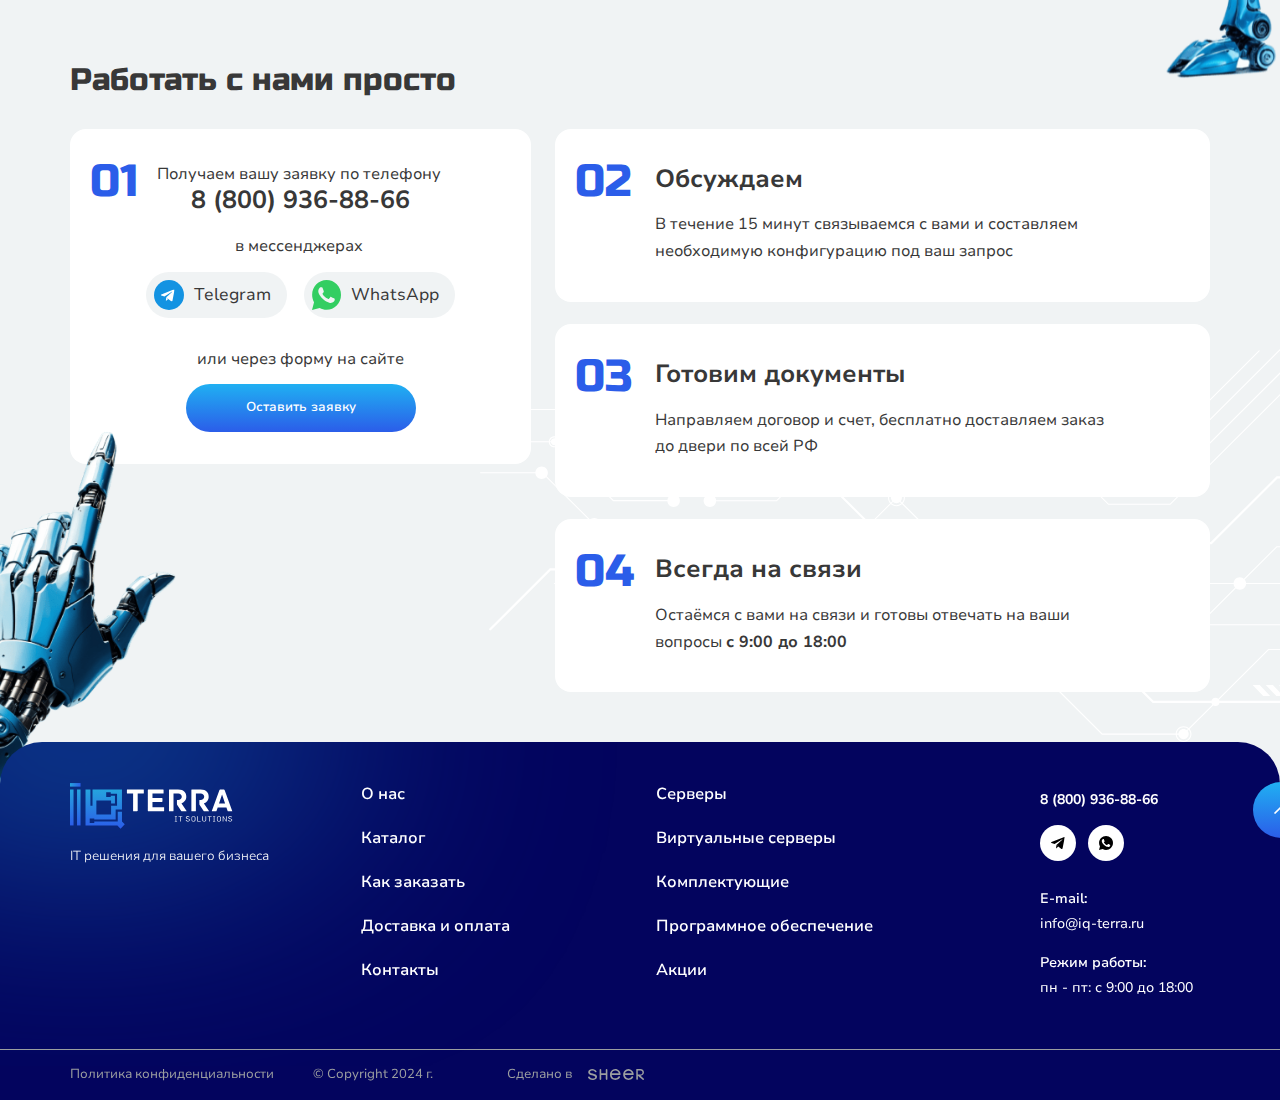
==== commit ef058937: "Add files via upload" ====
--- a/index.html
+++ b/index.html
@@ -18,8 +18,8 @@
 	<link rel="stylesheet" href="libs/slick-1.5.9/slick/slick.css" />
 	<link rel="stylesheet" href="libs/slick-1.5.9/slick/slick-theme.css" />
 	<link rel="stylesheet" href="css/fonts.css" />
-	<link rel="stylesheet" href="css/main.css?ver=1.4" />
-	<link rel="stylesheet" href="css/media.css?ver=1.4" />
+	<link rel="stylesheet" href="css/main.css?ver=1.5" />
+	<link rel="stylesheet" href="css/media.css?ver=1.5" />
 </head>
 <body>
 
@@ -91,13 +91,14 @@
 						<div class="billbord__info">С УНИКАЛЬНОЙ КОНФИГУРАЦИЕЙ ПОД ПОТРЕБНОСТИ ВАШЕГО БИЗНЕСА</div>
 						<div class="target-audience">
 							<div class="target-audience__title">ДЛЯ:</div>
-							<ul class="target-audience__list">
+							<ul class="target-audience__list" style="display:none;">
 								<li>торговых организаций</li>
 								<li>охранных предприятий</li>
 								<li>гос. учреждений</li>
 								<li>медицинских центров</li>
 								<li>IT компаний</li>
 							</ul>
+							<div id="typed-output"></div>
 						</div>
 						<a href="#" class="btn-main">Подобрать решение</a>
 					</div>
@@ -469,8 +470,9 @@
 	<script src="libs/slick-1.5.9/slick/slick.min.js"></script>
 	<script src="libs/scroll2id/PageScroll2id.min.js"></script>
 	<script src="libs/mask/jquery.maskedinput.js"></script>
+	<script src="libs/typed/typed.js"></script>
 	<script src="libs/jQueryFormStyler-master/jquery.formstyler.min.js"></script>
-	<script src="js/common.js?ver=1.4"></script>
+	<script src="js/common.js?ver=1.5"></script>
 	<!-- Yandex.Metrika counter --><!-- /Yandex.Metrika counter -->
 	<!-- Google Analytics counter --><!-- /Google Analytics counter -->
 </body>
--- a/css/main.css
+++ b/css/main.css
@@ -69,7 +69,6 @@
 }
 .wrapper {
 	padding-top: 153px;
-	overflow: hidden;
 }
 a {
 	text-decoration: none;
@@ -1221,6 +1220,9 @@
 	flex-direction: column;
 	align-items: flex-start;
 }
+.item-news:hover {
+	box-shadow: 0 5px 12px #ccc;
+}
 .item-news__image {
 	height: 187px;
 	border-radius: 8px;
@@ -1483,6 +1485,7 @@
 #map {
 	height: 382px;
 	border-radius: 8px;
+	overflow: hidden;
 	background: #f0f3f4;
 }
 .page-contacts .content-page {
@@ -1799,6 +1802,7 @@
 .billbord_accessories {
 	background-image: url(../img/billbord_accessories.jpg);
 }
+.billbord_software .subtitle-section,
 .billbord_accessories .subtitle-section {
 	max-width: 790px;
 }
@@ -1816,6 +1820,8 @@
 	border-radius: 16px;
 	line-height: 150%;
 	color: #383838;
+	position: relative;
+	z-index: 1;
 	min-height: 100%;
 	background: #fff;
 	display: block;
@@ -1847,4 +1853,120 @@
 }
 .page-components + .consultation.consultation_page {
 	margin-top: 0;
+}
+.item-component__hover {
+	padding: 15px;
+	position: absolute;
+	top: 0;
+	left: 0;
+	bottom: 0;
+	right: 0;
+	display: flex;
+	align-items: center;
+	justify-content: center;
+	opacity: 0;
+	z-index: -1;
+	visibility: hidden;
+	transition: all 0.3s;
+}
+.item-component__hover img {
+	max-width: 100%;
+	max-height: 100%;
+}
+.item-component:hover .item-component__hover {
+	visibility: visible;
+	opacity: 1;
+}
+.item-component__text,
+.item-component__image {
+	transition: all 0.3s;
+}
+.item-component:hover .item-component__text,
+.item-component:hover .item-component__image {
+	opacity: 0;
+}
+.item-component:hover {
+	background: #2B5DE9;
+}
+.item-component:hover .title-middle {
+	color: #fff;
+}
+.billbord_software {
+	background-image: url(../img/billbord_software.jpg);
+}
+.page-components_software .item-component__hover {
+	top: 70px;
+}
+.page-components .about-main {
+	margin-top: 78px;
+	margin-bottom: 0;
+}
+.page-mockup {
+	padding-top: 103px;
+	padding-bottom: 141px;
+	background-image: url(../img/bg_page1.svg);
+	background-repeat: no-repeat;
+	background-position: 50% -100%;
+}
+.mockup-block {
+	padding: 55px 76px;
+	padding-bottom: 86px;
+	max-width: 684px;
+	font-size: 20px;
+	line-height: 160%;
+	background: #03045e;
+	color: #fff;
+	border-radius: 20px;
+	z-index: 1;
+	position: relative;
+}
+.mockup-block__title {
+	font-size: 48px;
+	margin-bottom: 34px;
+	line-height: 100%;
+	font-family: 'Russo One';
+}
+.mockup-block__descr {
+	font-size: 30px;
+	margin-bottom: 12px;
+	line-height: 160%;
+	font-weight: 600;
+}
+.mockup-block p {
+	margin: 0;
+}
+.mockup-block .btn-main {
+	margin-top: 47px;
+	height: 64px;
+	padding: 0 64px;
+	font-size: 18px;
+}
+.mockup-block__image {
+	top: -77px;
+	right: -523px;
+	z-index: -1;
+	position: absolute;
+}
+.page-mockup_error .mockup-block__descr {
+	padding-bottom: 20px;
+	max-width: 480px;
+	margin-bottom: 0;
+	font-weight: 400;
+}
+.page-mockup_error .mockup-block__image {
+	right: -545px;
+}
+
+.item-step {
+	top: 156px;
+	position: sticky;
+}
+.col-lg-7 .item-step:nth-child(1) {
+	top: 155px;
+}
+.col-lg-7 .item-step:nth-child(2) {
+	top: 233px;
+}
+.col-lg-7 .item-step:nth-child(3) {
+	top: 325px;
 }--- a/css/media.css
+++ b/css/media.css
@@ -489,6 +489,62 @@
     .item-component__head {
         margin-bottom: 25px;
     }
+    .item-component__hover img {
+        transform: scale(0.9);
+        transform-origin: 50% 50%;
+    }
+    .page-components_software .item-component__hover {
+        top: 47px;
+    }
+    .page-components .about-main {
+        margin-top: 55px;
+    }
+    .page-mockup {
+        padding-top: 80px;
+        padding-bottom: 110px;
+    }
+    .mockup-block {
+        padding: 45px 50px;
+        padding-bottom: 70px;
+        max-width: 600px;
+        font-size: 18px;
+    }
+    .mockup-block__title {
+        font-size: 43px;
+        margin-bottom: 24px;
+    }
+    .mockup-block__descr {
+        font-size: 27px;
+        margin-bottom: 10px;
+    }
+    .mockup-block .btn-main {
+        margin-top: 38px;
+        height: 58px;
+        padding: 0 58px;
+        font-size: 16px;
+    }
+    .mockup-block__image img {
+        max-width: 650px;
+    }
+    .mockup-block__image {
+        top: -67px;
+        right: -488px;
+    }
+    .page-mockup_error .mockup-block__image {
+        right: -487px;
+    }
+    .item-step {
+        top: 132px;
+    }
+    .col-lg-7 .item-step:nth-child(1) {
+        top: 130px;
+    }
+    .col-lg-7 .item-step:nth-child(2) {
+        top: 206px;
+    }
+    .col-lg-7 .item-step:nth-child(3) {
+        top: 286px;
+    }
 }
 /* Large Devices, Wide Screens */
 @media only screen and (max-width : 1200px) {
@@ -770,6 +826,48 @@
     .item-component__image {
         height: 85px;
         margin-left: 9px;
+    }
+    .item-component__hover img {
+        transform: scale(0.8);
+    }
+    .mockup-block {
+        padding: 40px 33px;
+        padding-bottom: 50px;
+        max-width: 515px;
+        font-size: 16px;
+    }
+    .mockup-block__title {
+        font-size: 40px;
+        margin-bottom: 19px;
+    }
+    .mockup-block__descr {
+        font-size: 25px;
+        margin-bottom: 10px;
+    }
+    .mockup-block__image img {
+        max-width: 570px;
+    }
+    .mockup-block__image {
+        top: -57px;
+        right: -434px;
+    }
+    .page-mockup_error .mockup-block__image {
+        right: -423px;
+    }
+    .page-mockup_error .mockup-block__descr {
+        max-width: 435px;
+    }
+    .item-step {
+        top: 125px;
+    }
+    .col-lg-7 .item-step:nth-child(1) {
+        top: 123px;
+    }
+    .col-lg-7 .item-step:nth-child(2) {
+        top: 183px;
+    }
+    .col-lg-7 .item-step:nth-child(3) {
+        top: 268px;
     }
 }
 
@@ -1268,16 +1366,75 @@
         font-size: 16px;
         max-width: 212px;
     }
+    .billbord_software .subtitle-section,
     .billbord_accessories .subtitle-section {
         font-size: 20px;
     }
     .item-component__image {
         height: 100px;
+        max-width: 150px;
         margin-left: 15px;
     }
     .page-components {
         padding-top: 35px;
         padding-bottom: 55px;
+    }
+    .head-article .title-section {
+        margin-bottom: 0;
+    }
+    .contacts-top .descr-section {
+        max-width: 250px;
+        margin-left: auto;
+        margin-right: auto;
+    }
+    .page-components .about-main {
+        margin-top: 40px;
+    }
+    .page-mockup {
+        padding-top: 40px;
+        padding-bottom: 135px;
+    }
+    .mockup-block__descr {
+        font-size: 20px;
+        margin-bottom: 10px;
+    }
+    .mockup-block__title {
+        font-size: 38px;
+        margin-bottom: 20px;
+    }
+    .mockup-block__image img {
+        max-width: 300px;
+    }
+    .mockup-block__image {
+        top: 100%;
+        margin-top: -122px;
+        right: -60px;
+    }
+    .mockup-block .btn-main {
+        margin-top: 30px;
+        height: 52px;
+        padding: 0 42px;
+        font-size: 14px;
+    }
+    .mockup-block {
+        max-width: 100%;
+    }
+    .page-mockup_error .mockup-block__image {
+        right: -82px;
+    }
+    .page-mockup_error .mockup-block__descr {
+        max-width: 340px;
+        padding-bottom: 0;
+    }
+    .page-components_software .item-component__hover {
+        top: 64px;
+    }
+    .wrapper {
+        overflow: hidden;
+    }
+    .item-step {
+        position: relative;
+        top: 0 !important;
     }
 }
 
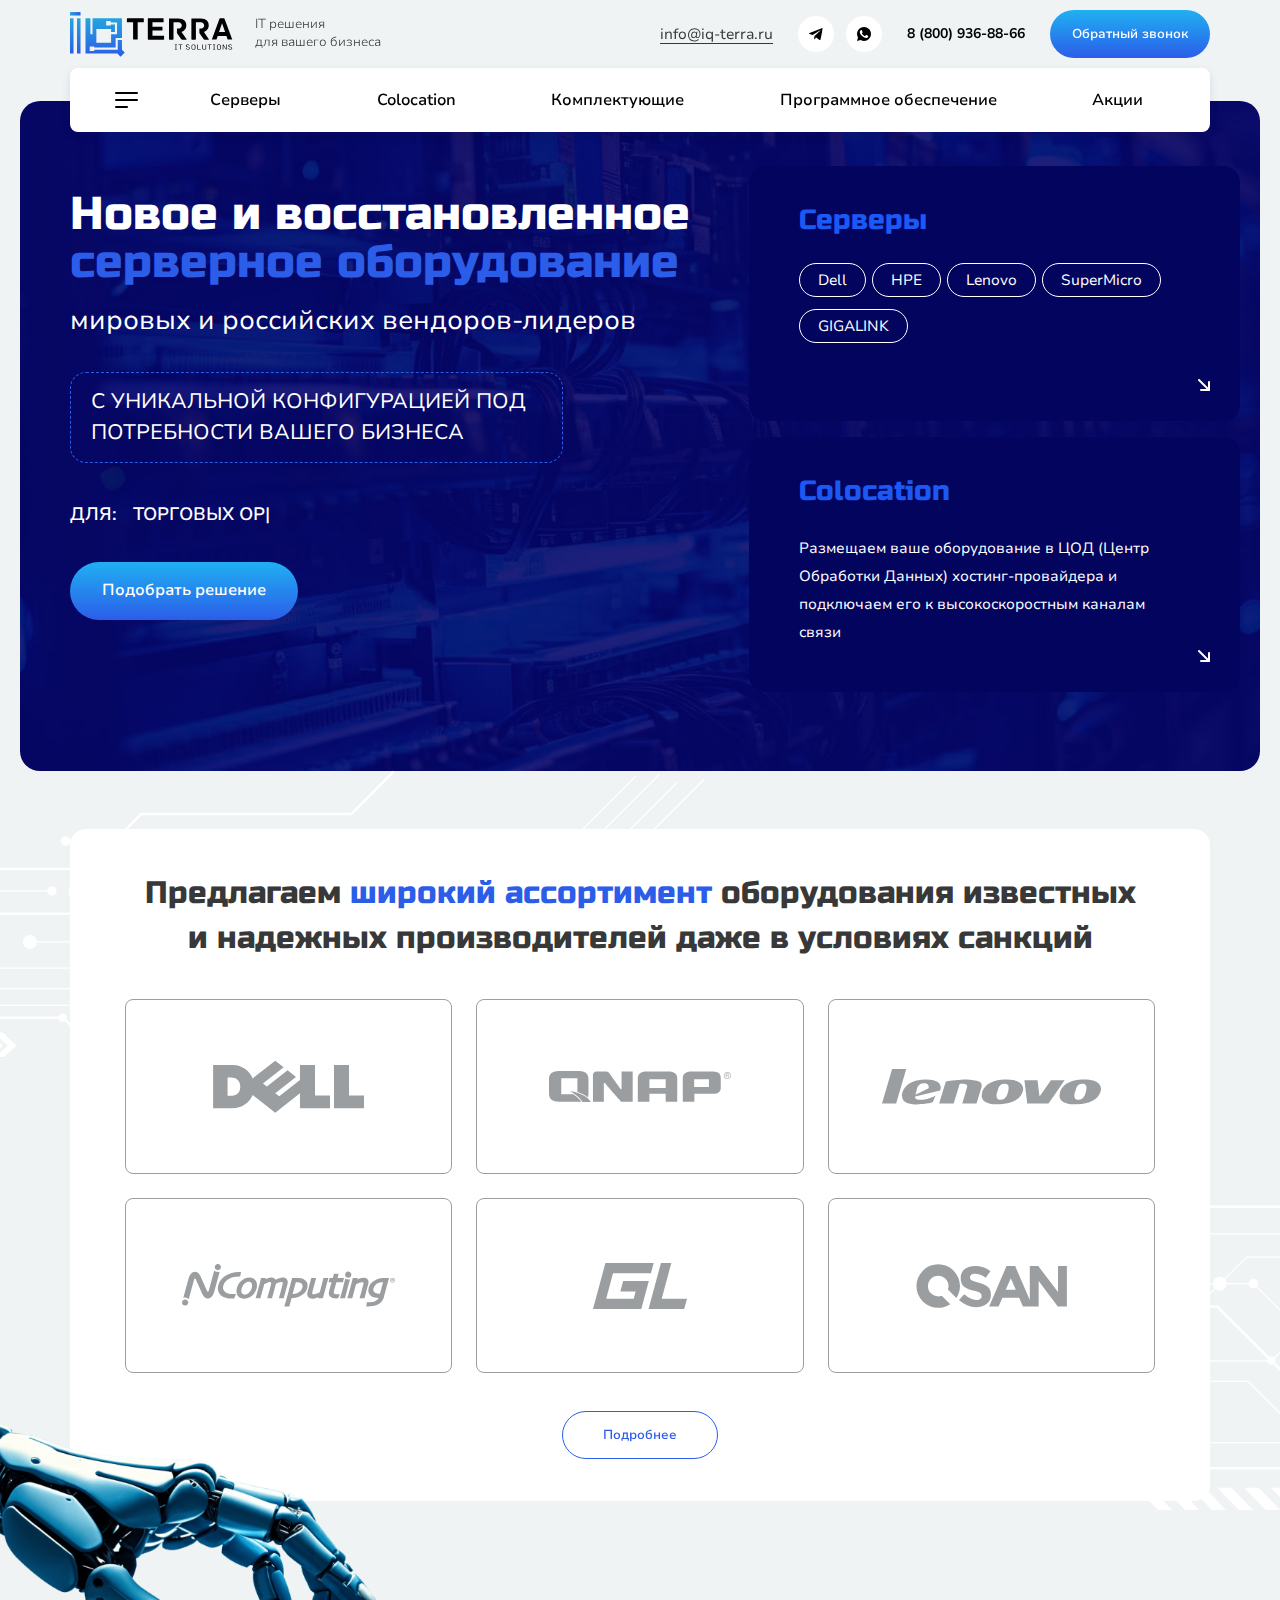
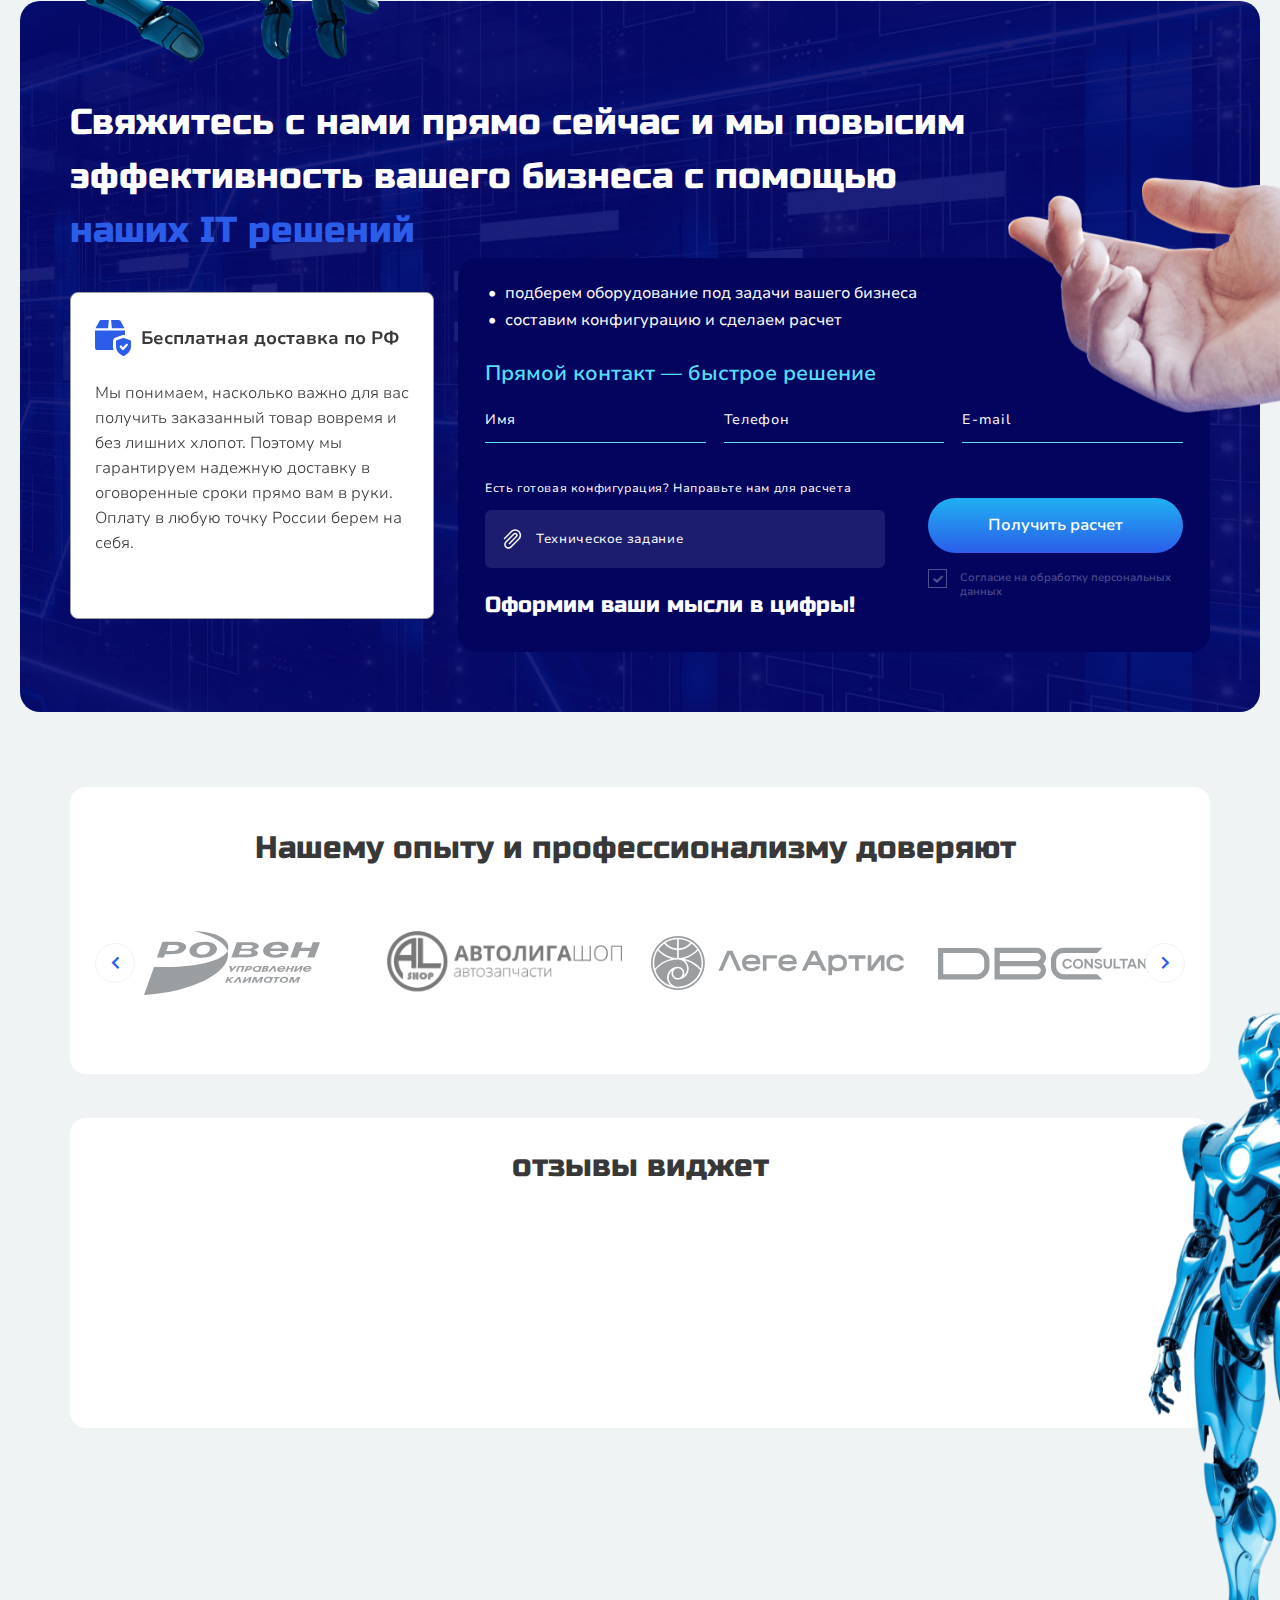
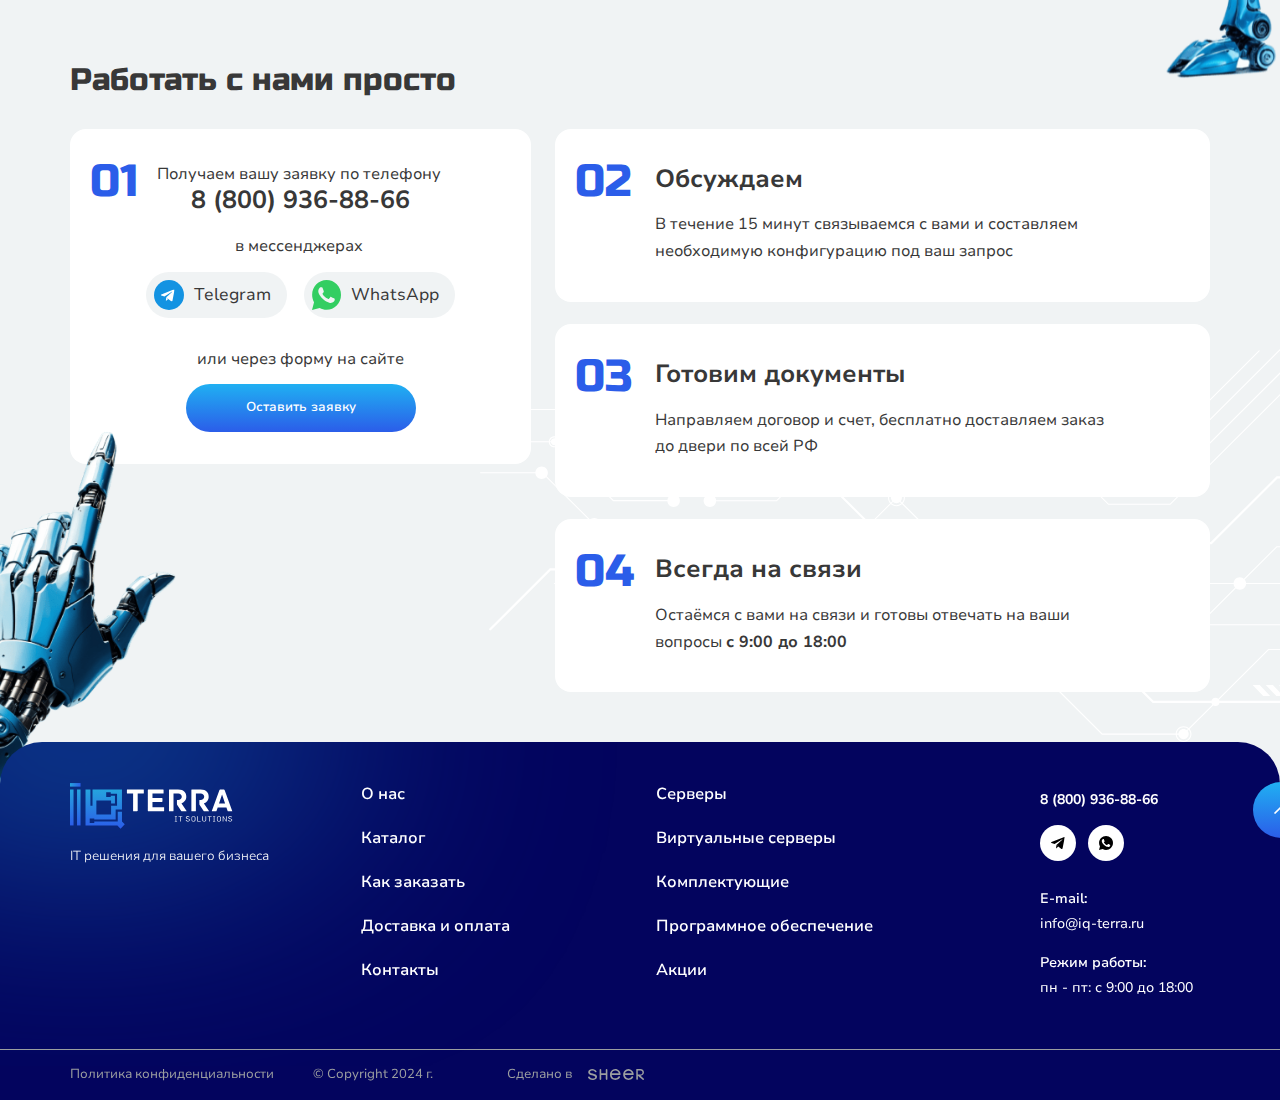
==== commit 3b7db52a: "Add files via upload" ====
--- a/index.html
+++ b/index.html
@@ -18,8 +18,8 @@
 	<link rel="stylesheet" href="libs/slick-1.5.9/slick/slick.css" />
 	<link rel="stylesheet" href="libs/slick-1.5.9/slick/slick-theme.css" />
 	<link rel="stylesheet" href="css/fonts.css" />
-	<link rel="stylesheet" href="css/main.css?ver=1.5" />
-	<link rel="stylesheet" href="css/media.css?ver=1.5" />
+	<link rel="stylesheet" href="css/main.css?ver=1.6" />
+	<link rel="stylesheet" href="css/media.css?ver=1.6" />
 </head>
 <body>
 
@@ -472,7 +472,7 @@
 	<script src="libs/mask/jquery.maskedinput.js"></script>
 	<script src="libs/typed/typed.js"></script>
 	<script src="libs/jQueryFormStyler-master/jquery.formstyler.min.js"></script>
-	<script src="js/common.js?ver=1.5"></script>
+	<script src="js/common.js?ver=1.6"></script>
 	<!-- Yandex.Metrika counter --><!-- /Yandex.Metrika counter -->
 	<!-- Google Analytics counter --><!-- /Google Analytics counter -->
 </body>
--- a/css/main.css
+++ b/css/main.css
@@ -1682,7 +1682,7 @@
 	text-align: center;
 	line-height: 142%;
 }
-.unit-billbord .unit-billbord__list {
+.unit-billbord_servers .unit-billbord__list {
 	justify-content: center;
 	margin: auto 0;
 	width: 100%;
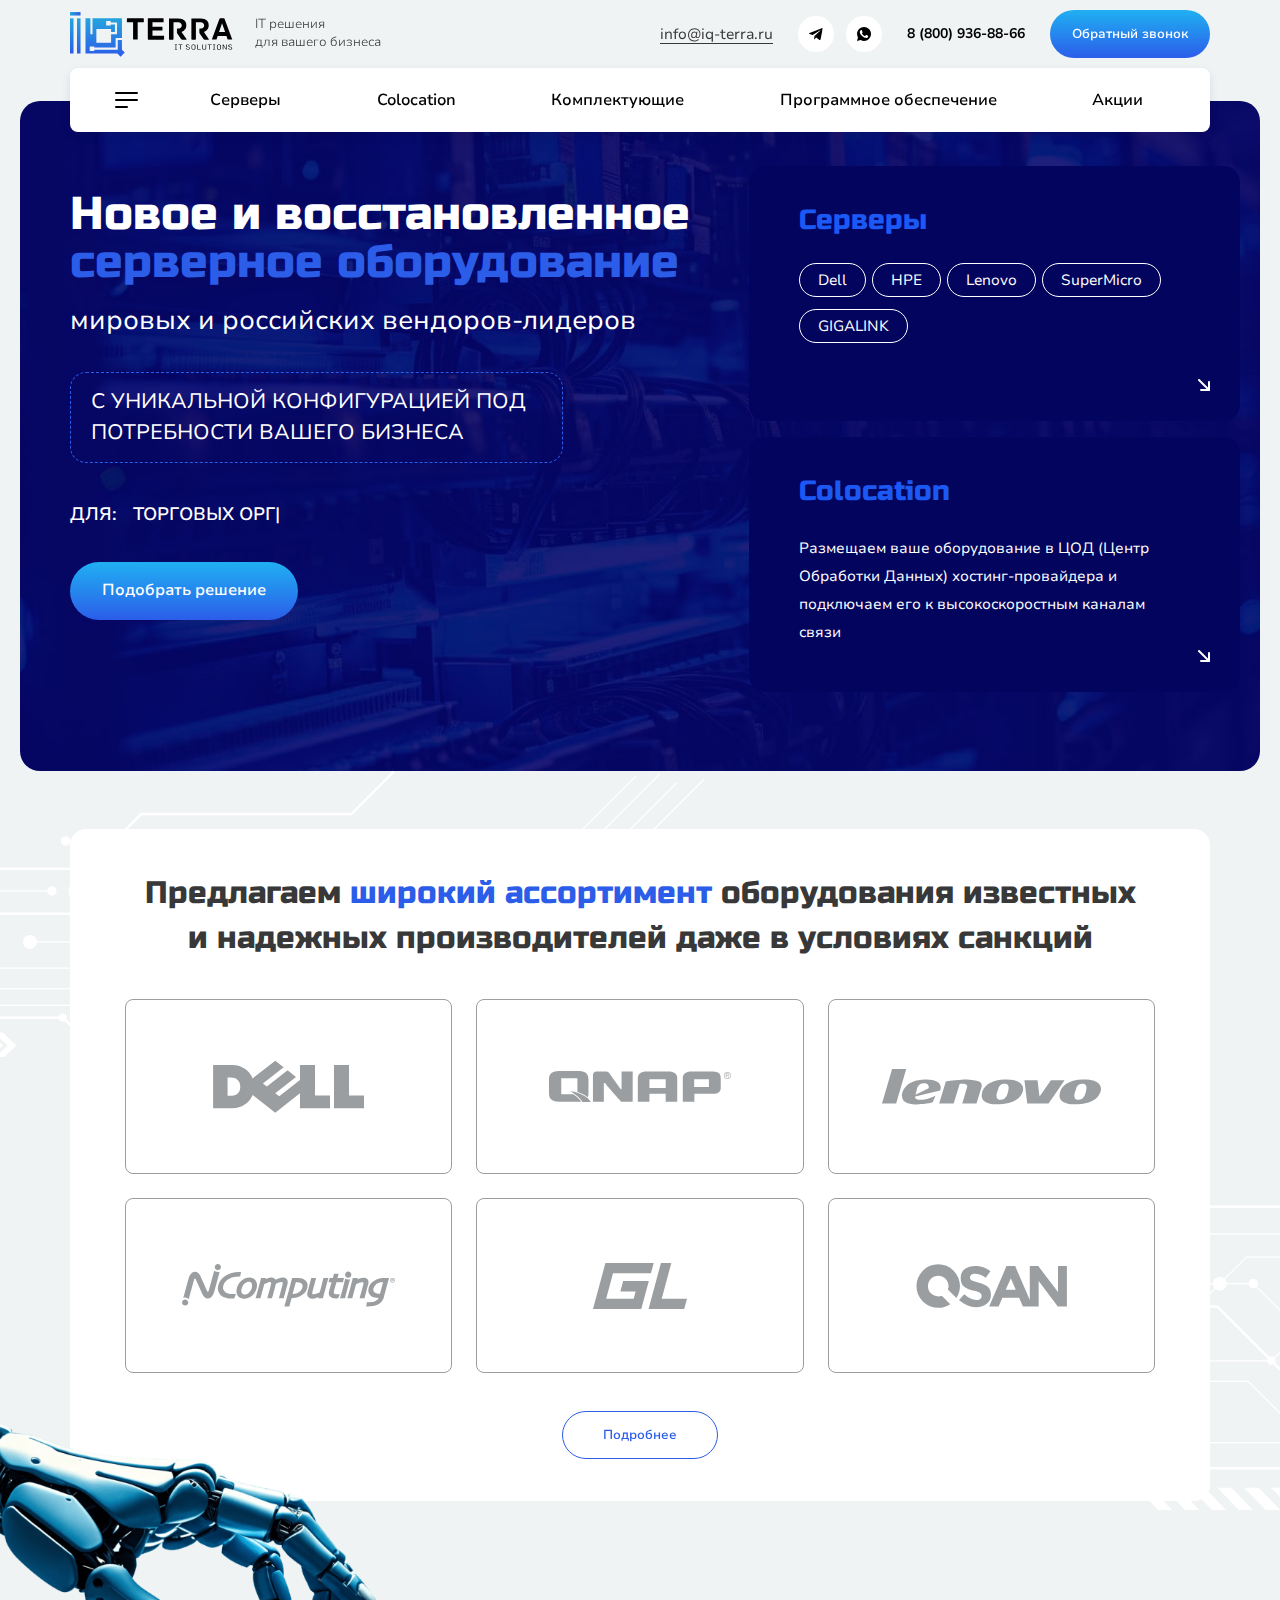
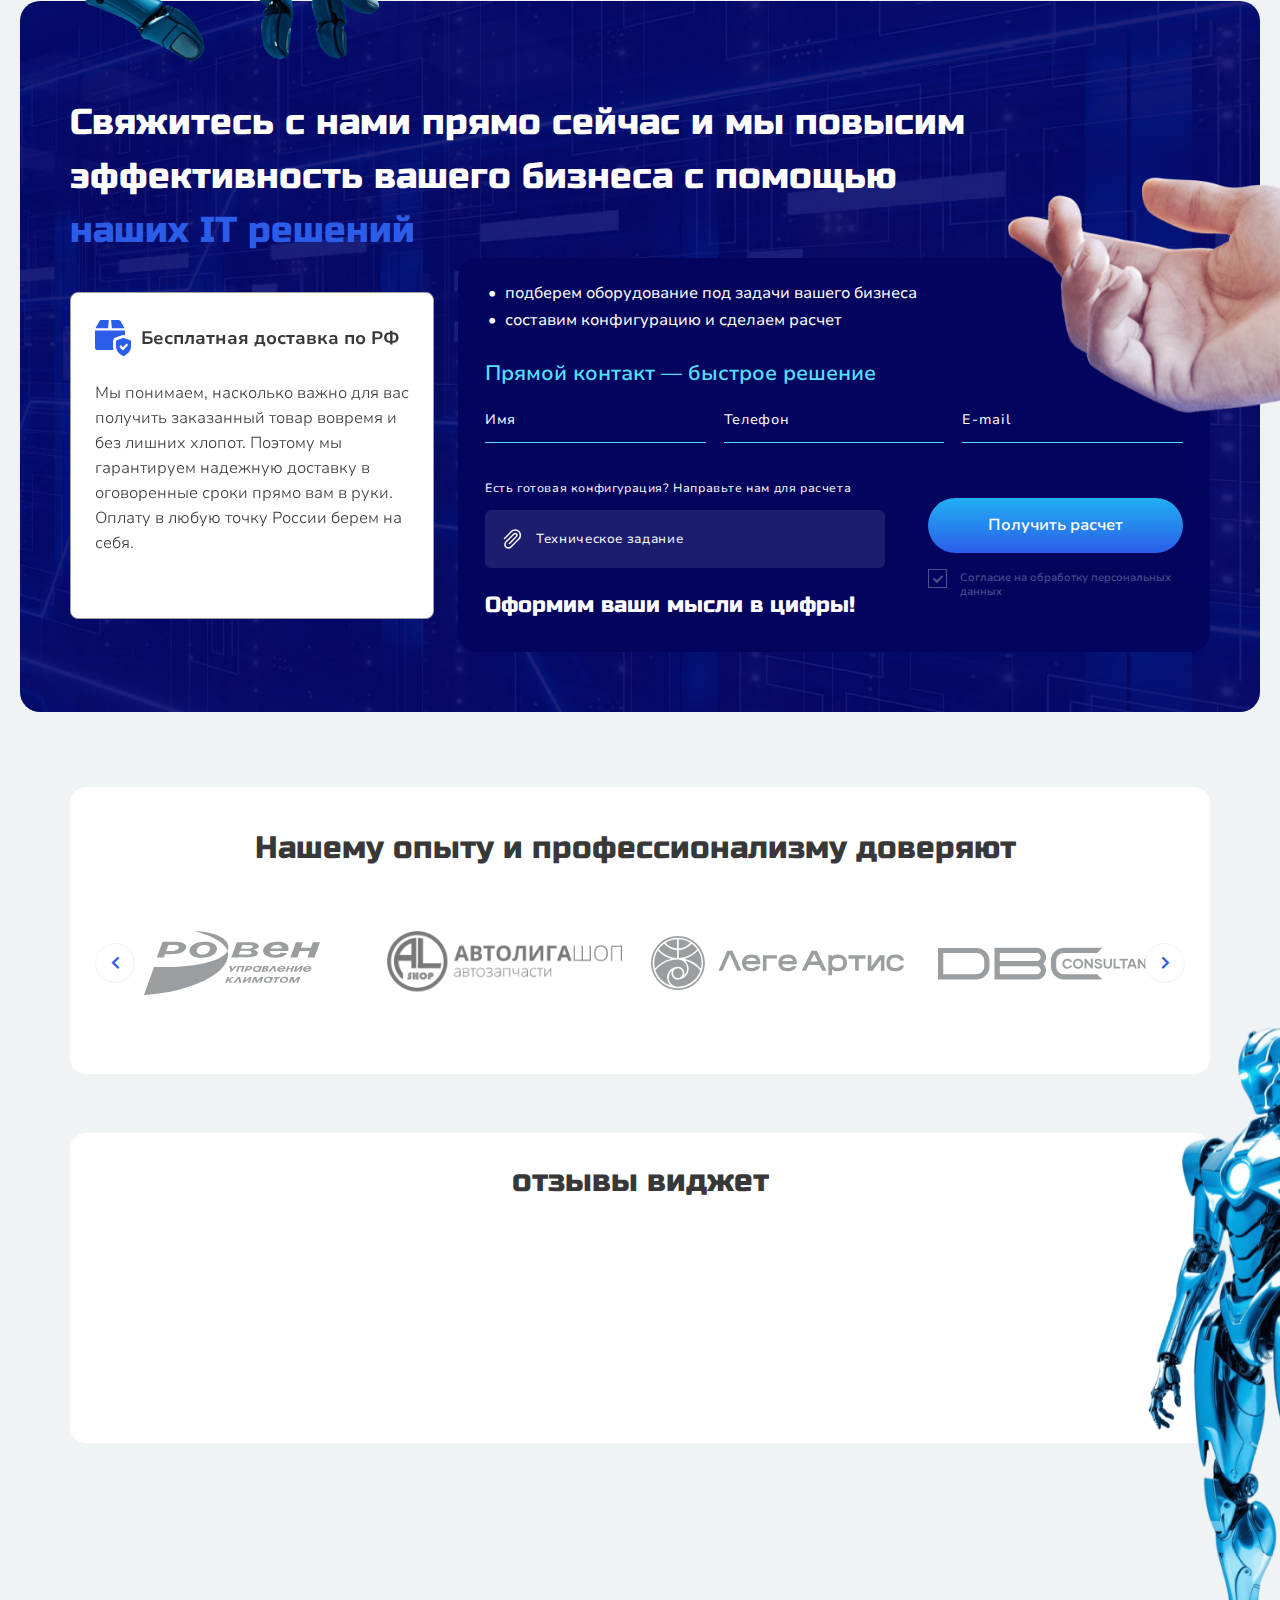
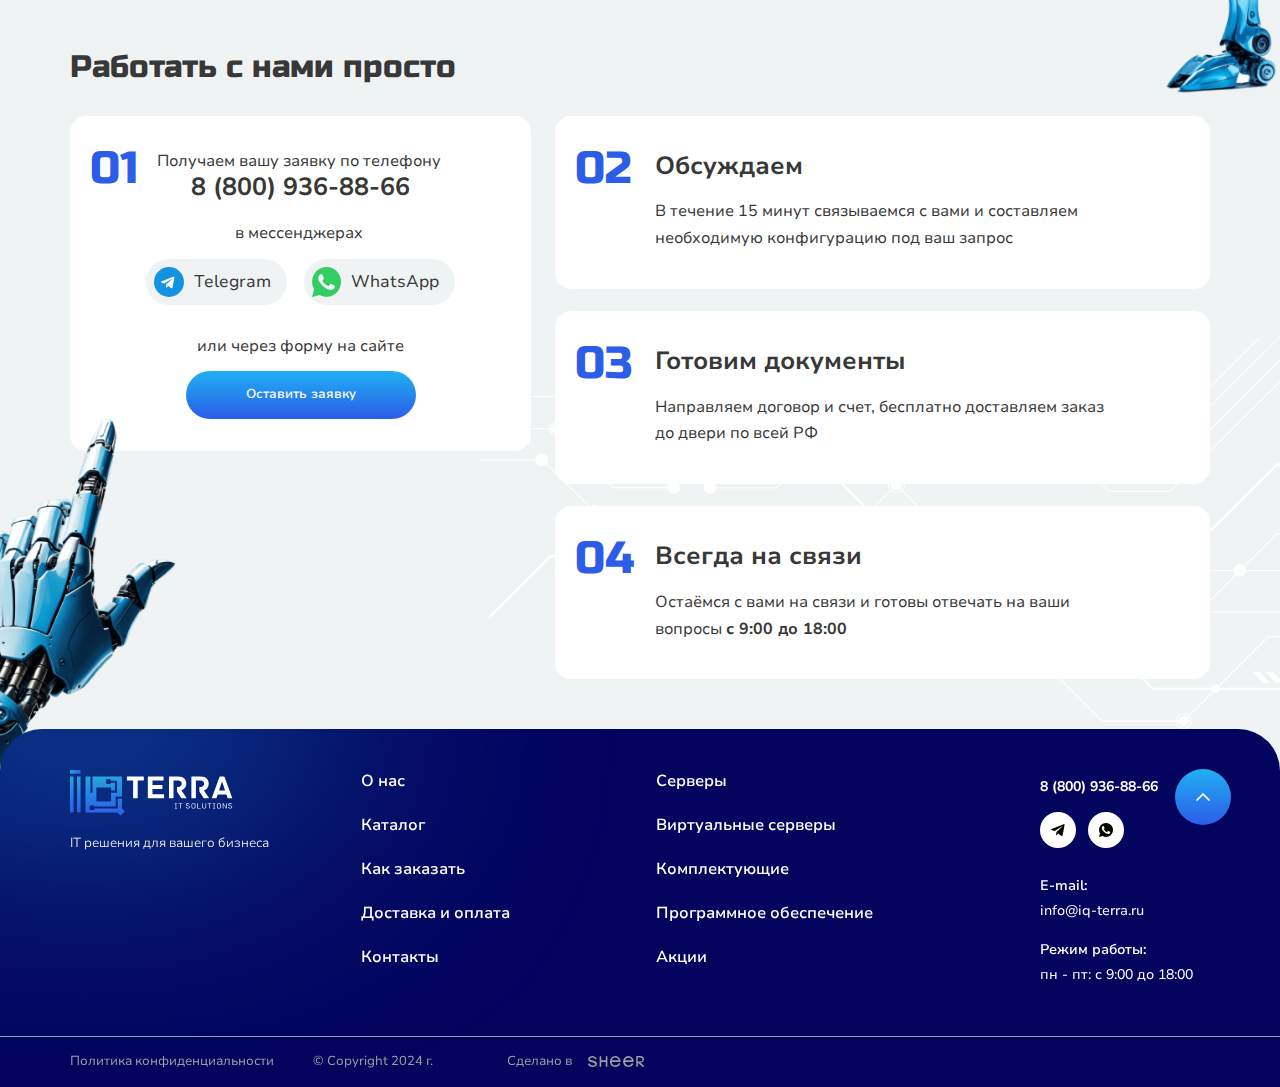
==== commit 4e2f9e3d: "Add files via upload" ====
--- a/index.html
+++ b/index.html
@@ -18,8 +18,8 @@
 	<link rel="stylesheet" href="libs/slick-1.5.9/slick/slick.css" />
 	<link rel="stylesheet" href="libs/slick-1.5.9/slick/slick-theme.css" />
 	<link rel="stylesheet" href="css/fonts.css" />
-	<link rel="stylesheet" href="css/main.css?ver=1.6" />
-	<link rel="stylesheet" href="css/media.css?ver=1.6" />
+	<link rel="stylesheet" href="css/main.css?ver=1.8" />
+	<link rel="stylesheet" href="css/media.css?ver=1.8" />
 </head>
 <body>
 
@@ -340,7 +340,7 @@
 				<h2 class="title-section">Работать с нами просто</h2>
 				<div class="row">
 					<div class="col-lg-5">
-						<div class="item-step item-step_main">
+						<div class="item-step item-step_main hide-mobile">
 							<div class="item-step__number">01</div>
 							<p>Получаем вашу заявку по телефону </p>
 							<div class="item-step__title">
@@ -356,6 +356,20 @@
 						</div>
 					</div>
 					<div class="col-lg-7">
+						<div class="item-step item-step_main show-mobile">
+							<div class="item-step__number">01</div>
+							<p>Получаем вашу заявку по телефону </p>
+							<div class="item-step__title">
+								<a href="tel:+88009368866">8 (800) 936-88-66</a>
+							</div>
+							<p>в мессенджерах </p>
+							<ul class="socials-buttons">
+								<li><a href="#"><img src="img/ic_tg.svg" alt="alt">Telegram</a></li>
+								<li><a href="#"><img src="img/ic_wp.svg" alt="alt">WhatsApp</a></li>
+							</ul>
+							<p>или через форму на сайте</p>
+							<a href="#callback" class="btn-main fancybox">Оставить заявку</a>
+						</div>
 						<div class="item-step">
 							<div class="item-step__number">02</div>
 							<div class="item-step__title">Обсуждаем</div>
@@ -472,7 +486,7 @@
 	<script src="libs/mask/jquery.maskedinput.js"></script>
 	<script src="libs/typed/typed.js"></script>
 	<script src="libs/jQueryFormStyler-master/jquery.formstyler.min.js"></script>
-	<script src="js/common.js?ver=1.6"></script>
+	<script src="js/common.js?ver=1.8"></script>
 	<!-- Yandex.Metrika counter --><!-- /Yandex.Metrika counter -->
 	<!-- Google Analytics counter --><!-- /Google Analytics counter -->
 </body>
--- a/css/main.css
+++ b/css/main.css
@@ -826,8 +826,11 @@
 }
 
 .reviews {
-	padding-top: 44px;
-	padding-bottom: 278px;
+	padding-top: 128px;
+    padding-bottom: 336px;
+	margin-top: -60px;
+	margin-bottom: -80px;
+	overflow: hidden;
 }
 .reviews__block {
 	padding: 29px 40px;
@@ -1942,8 +1945,8 @@
 	font-size: 18px;
 }
 .mockup-block__image {
-	top: -77px;
-	right: -523px;
+	top: -103px;
+	right: -727px;
 	z-index: -1;
 	position: absolute;
 }
@@ -1954,19 +1957,21 @@
 	font-weight: 400;
 }
 .page-mockup_error .mockup-block__image {
-	right: -545px;
-}
-
+	right: -773px;
+}
 .item-step {
 	top: 156px;
 	position: sticky;
 }
 .col-lg-7 .item-step:nth-child(1) {
+	top: 0;
+}
+.col-lg-7 .item-step:nth-child(2) {
 	top: 155px;
 }
-.col-lg-7 .item-step:nth-child(2) {
+.col-lg-7 .item-step:nth-child(3) {
 	top: 233px;
 }
-.col-lg-7 .item-step:nth-child(3) {
+.col-lg-7 .item-step:nth-child(4) {
 	top: 325px;
 }--- a/css/media.css
+++ b/css/media.css
@@ -186,6 +186,10 @@
     }
     .reviews {
         padding-bottom: 230px;
+        padding-top: 105px;
+        margin-top: -46px;
+        padding-bottom: 299px;
+        margin-bottom: -97px;
     }
     .steps .title-section {
         margin-bottom: 26px;
@@ -524,26 +528,35 @@
         font-size: 16px;
     }
     .mockup-block__image img {
-        max-width: 650px;
+        max-width: 870px;
     }
     .mockup-block__image {
-        top: -67px;
-        right: -488px;
-    }
-    .page-mockup_error .mockup-block__image {
-        right: -487px;
-    }
+        top: -79px;
+        right: -606px;
+    }
+
     .item-step {
         top: 132px;
     }
-    .col-lg-7 .item-step:nth-child(1) {
+    .col-lg-7 .item-step:nth-child(2) {
         top: 130px;
     }
-    .col-lg-7 .item-step:nth-child(2) {
+    .col-lg-7 .item-step:nth-child(3) {
         top: 206px;
     }
-    .col-lg-7 .item-step:nth-child(3) {
+    .col-lg-7 .item-step:nth-child(4) {
         top: 286px;
+    }
+    .page-mockup {
+        overflow: hidden;
+    }
+    .page-mockup_error .mockup-block__image {
+        right: -650px;
+    }
+}
+@media only screen and (max-width : 1350px) {
+    .btn-top {
+        margin-left: -50px;
     }
 }
 /* Large Devices, Wide Screens */
@@ -845,29 +858,29 @@
         margin-bottom: 10px;
     }
     .mockup-block__image img {
-        max-width: 570px;
+        max-width: 760px;
     }
     .mockup-block__image {
-        top: -57px;
+        top: -82px;
         right: -434px;
     }
-    .page-mockup_error .mockup-block__image {
-        right: -423px;
-    }
-    .page-mockup_error .mockup-block__descr {
-        max-width: 435px;
+    .page-mockup {
+        padding-bottom: 88px;
     }
     .item-step {
         top: 125px;
     }
-    .col-lg-7 .item-step:nth-child(1) {
+    .col-lg-7 .item-step:nth-child(2) {
         top: 123px;
     }
-    .col-lg-7 .item-step:nth-child(2) {
+    .col-lg-7 .item-step:nth-child(3) {
         top: 183px;
     }
-    .col-lg-7 .item-step:nth-child(3) {
+    .col-lg-7 .item-step:nth-child(4) {
         top: 268px;
+    }
+    .page-mockup_error .mockup-block__image {
+        right: -549px;
     }
 }
 
@@ -1027,7 +1040,8 @@
         right: -84px;
     }
     .reviews {
-        padding-bottom: 60px;
+        margin-bottom: -43px;
+        padding-bottom: 76px;
     }
     .steps .title-section {
         margin-bottom: 18px;
@@ -1392,7 +1406,8 @@
     }
     .page-mockup {
         padding-top: 40px;
-        padding-bottom: 135px;
+        padding-bottom: 165px;
+        margin-bottom: -40px;
     }
     .mockup-block__descr {
         font-size: 20px;
@@ -1403,12 +1418,12 @@
         margin-bottom: 20px;
     }
     .mockup-block__image img {
-        max-width: 300px;
+        max-width: 330px;
     }
     .mockup-block__image {
         top: 100%;
-        margin-top: -122px;
-        right: -60px;
+        margin-top: -81px;
+        right: -55px;
     }
     .mockup-block .btn-main {
         margin-top: 30px;
@@ -1419,22 +1434,33 @@
     .mockup-block {
         max-width: 100%;
     }
-    .page-mockup_error .mockup-block__image {
-        right: -82px;
-    }
-    .page-mockup_error .mockup-block__descr {
-        max-width: 340px;
-        padding-bottom: 0;
-    }
     .page-components_software .item-component__hover {
         top: 64px;
     }
-    .wrapper {
-        overflow: hidden;
-    }
-    .item-step {
-        position: relative;
-        top: 0 !important;
+    .hide-mobile {
+        display: none;
+    }
+    .item-step, .item-step.item-step_main {
+        margin-bottom: 0;
+    }
+    .col-lg-7 .item-step:nth-child(1) {
+        top: 60px;
+    }
+    .col-lg-7 .item-step:nth-child(2) {
+        top: 140px;
+    }
+    .col-lg-7 .item-step:nth-child(3) {
+        top: 209px;
+    }
+    .col-lg-7 .item-step:nth-child(4) {
+        top: 400px;
+        min-height: 260px;
+    }
+    .reviews {
+        padding-top: 80px;
+    }
+    .page-mockup_error .mockup-block__image {
+        right: -55px;
     }
 }
 
@@ -1480,6 +1506,7 @@
 
 /* Medium Devices, Desktops */
 @media only screen and (min-width : 992px) {
+    .show-mobile,
     .menu-overlay,
     .menu-mobile {
         display: none !important;
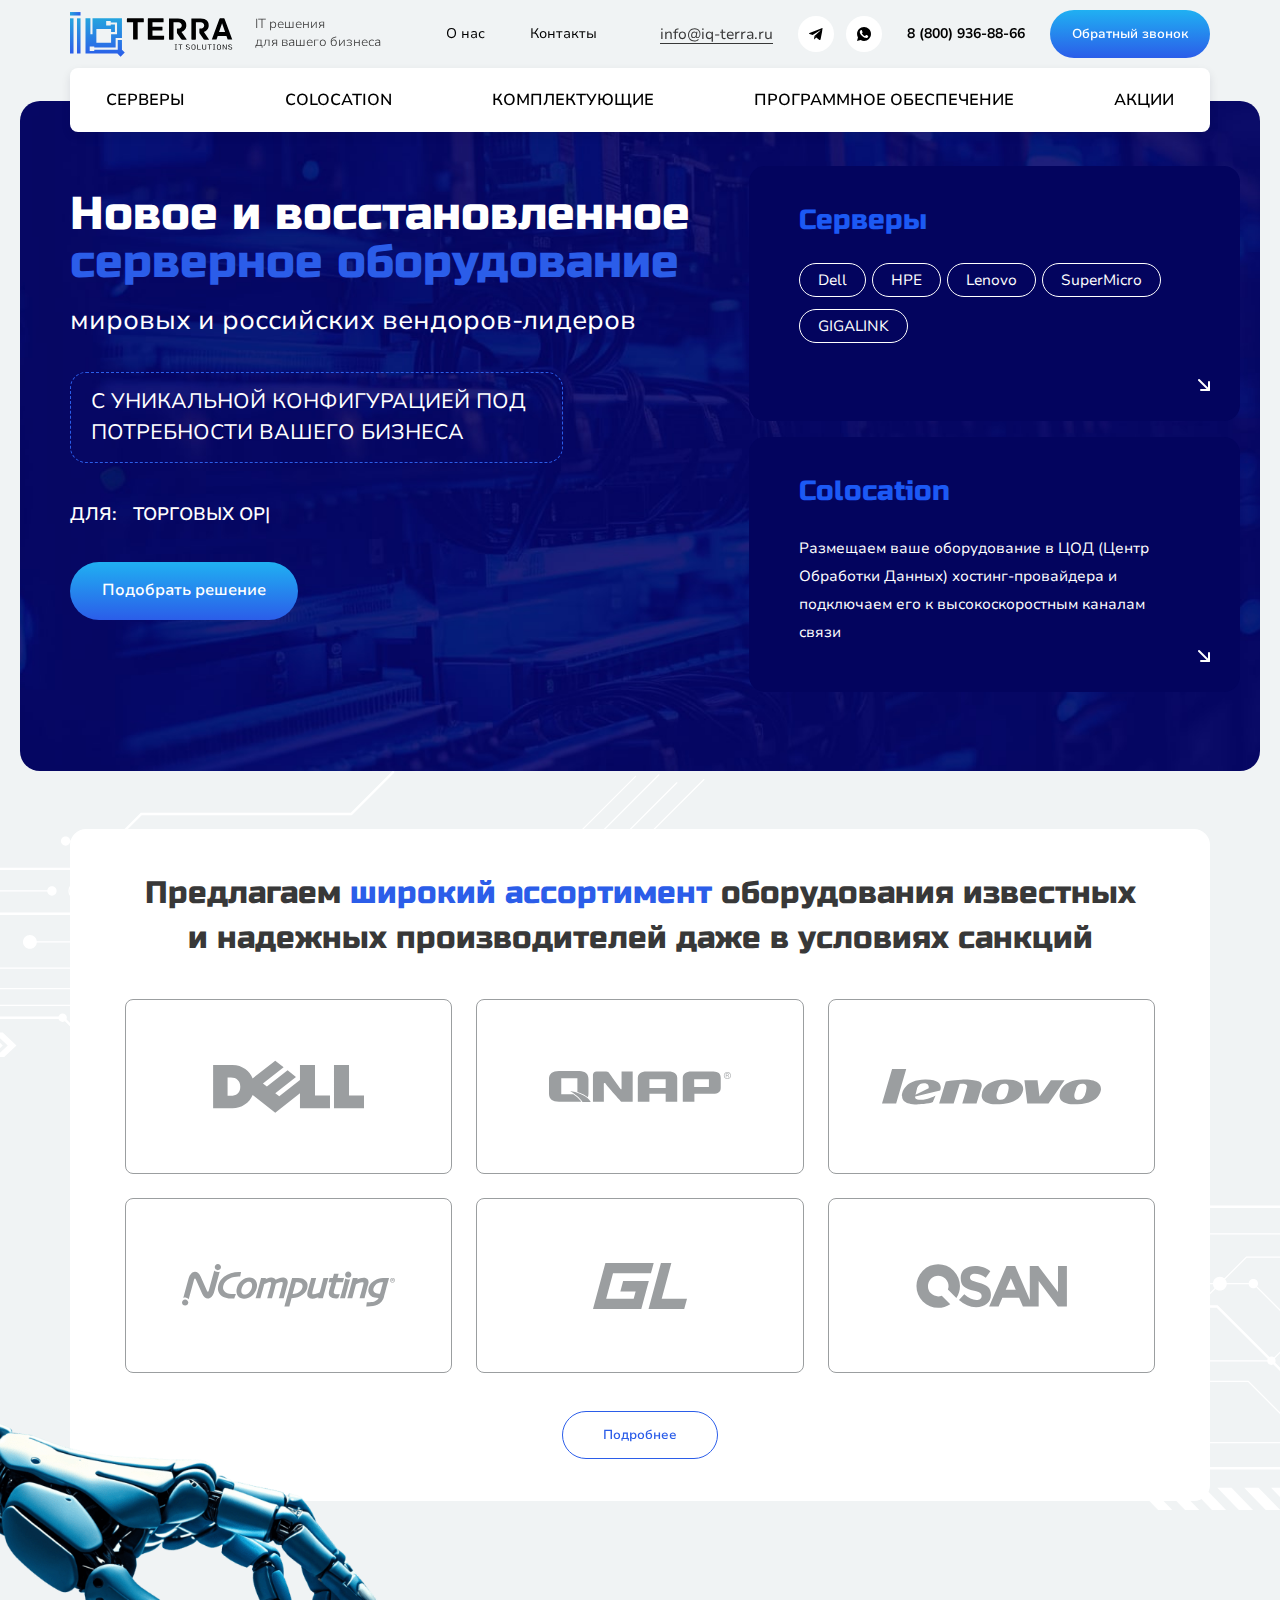
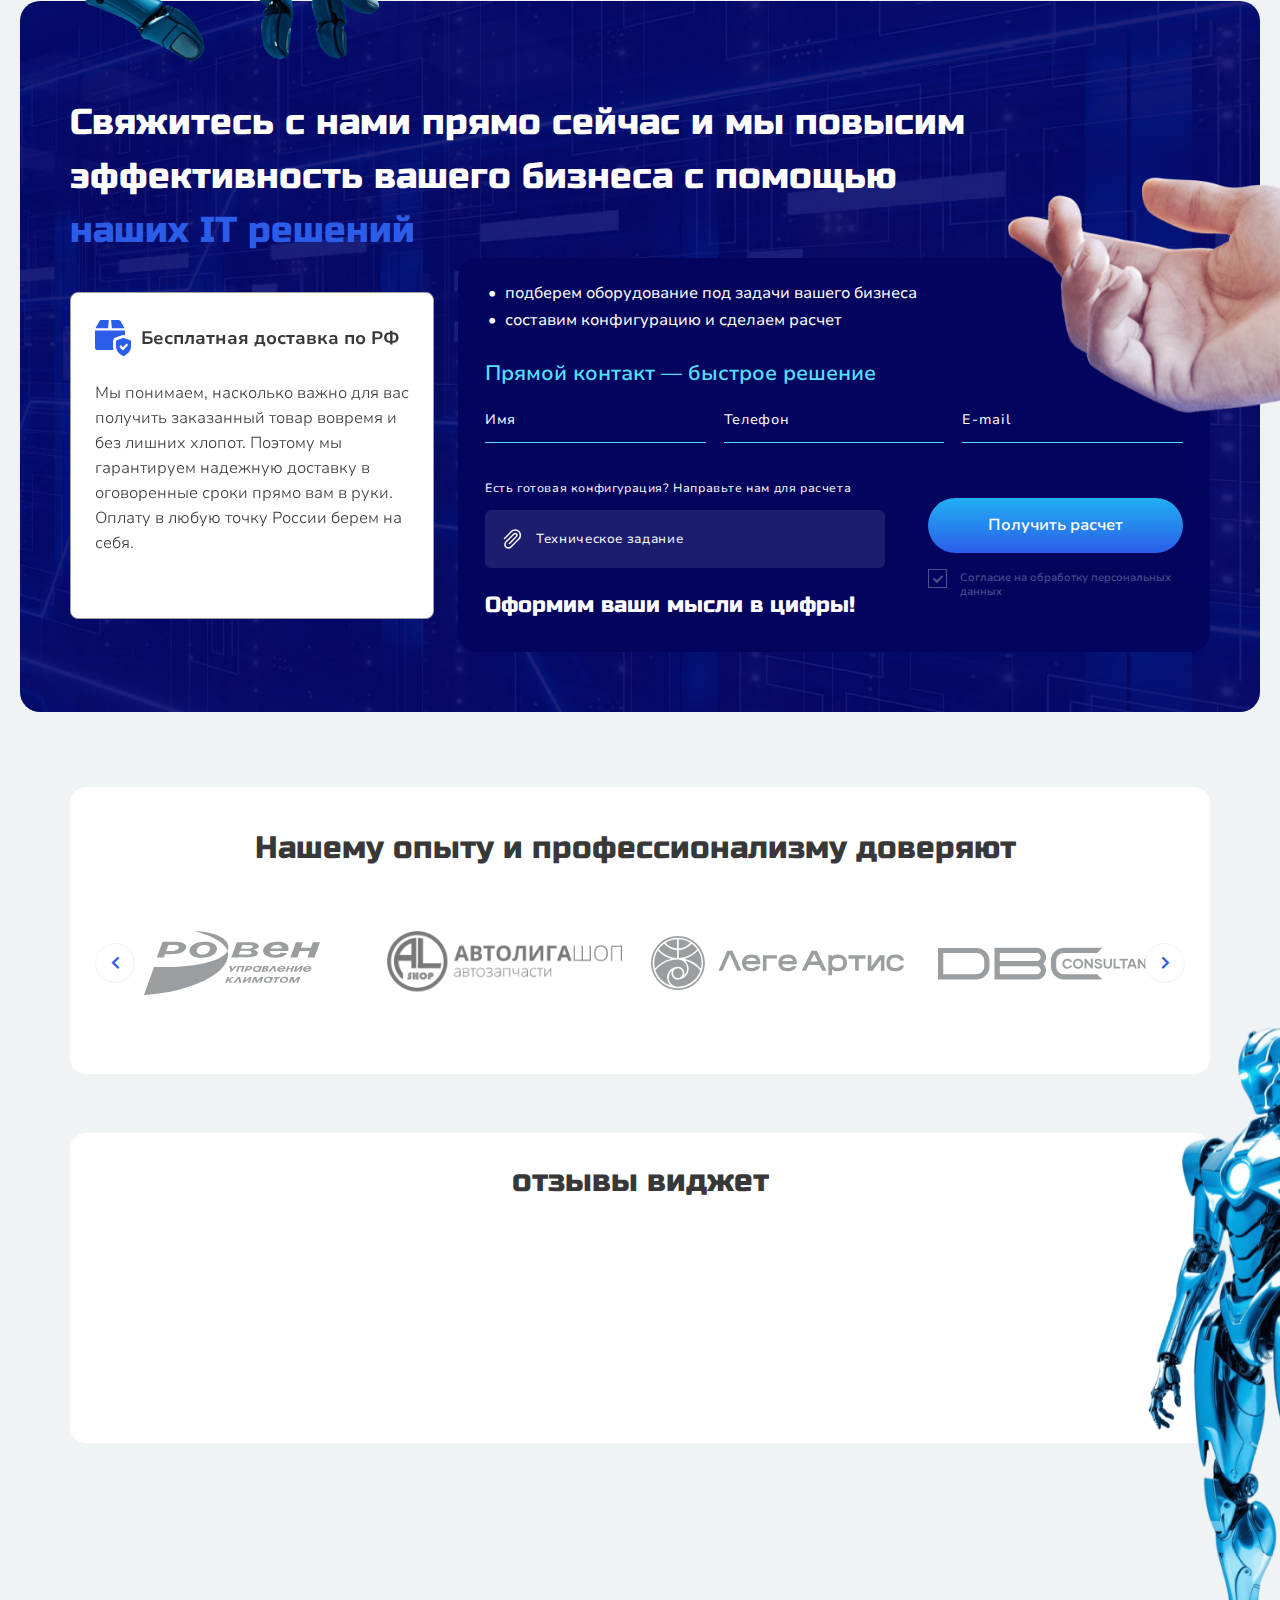
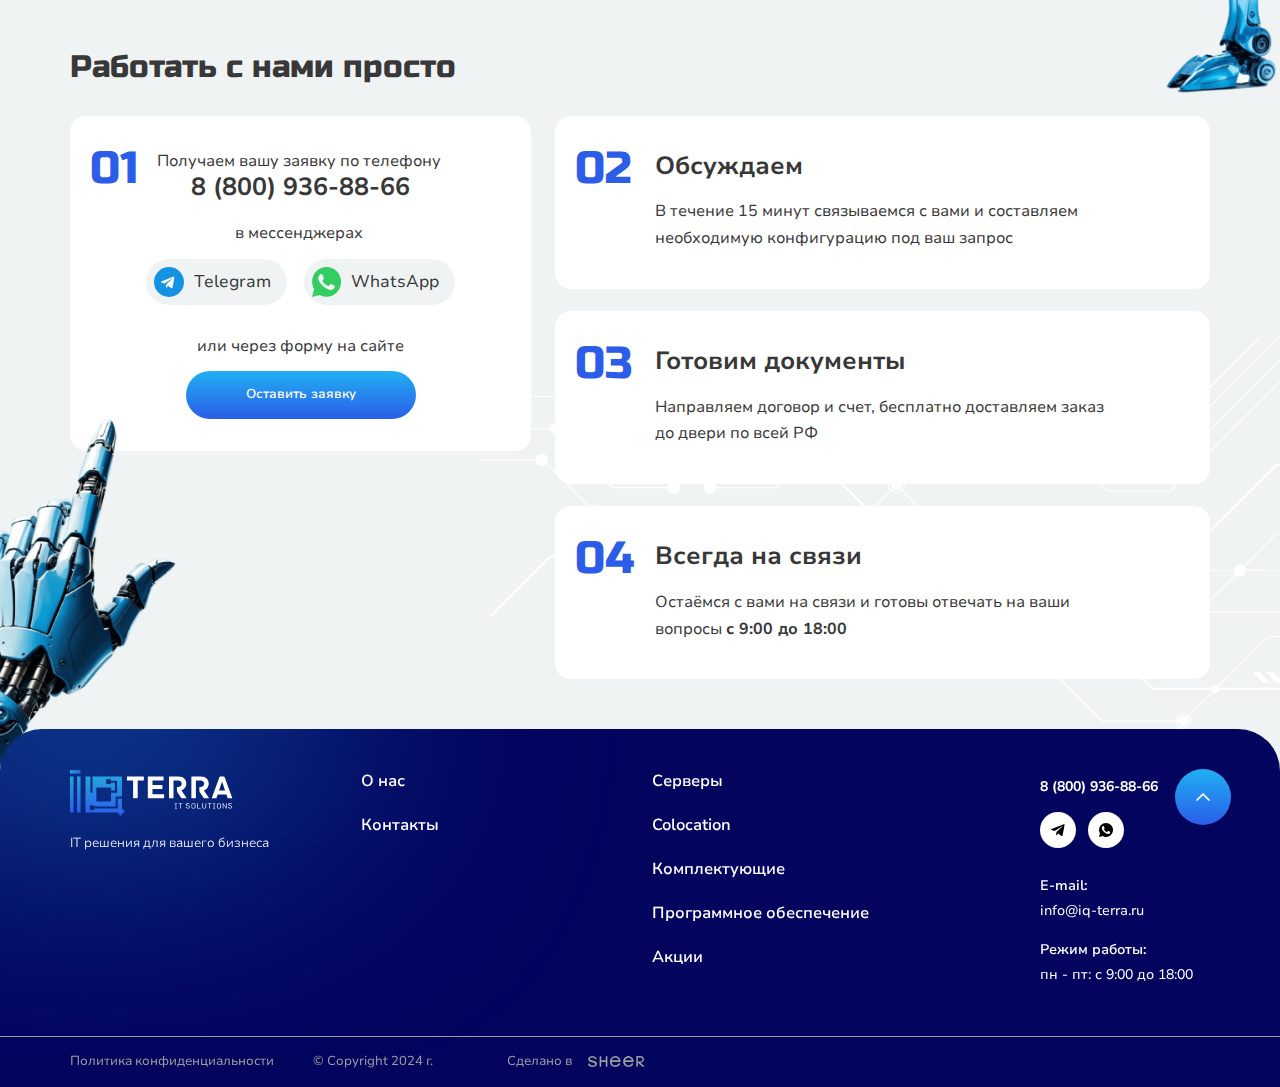
==== commit fea1055b: "Add files via upload" ====
--- a/index.html
+++ b/index.html
@@ -18,8 +18,8 @@
 	<link rel="stylesheet" href="libs/slick-1.5.9/slick/slick.css" />
 	<link rel="stylesheet" href="libs/slick-1.5.9/slick/slick-theme.css" />
 	<link rel="stylesheet" href="css/fonts.css" />
-	<link rel="stylesheet" href="css/main.css?ver=1.8" />
-	<link rel="stylesheet" href="css/media.css?ver=1.8" />
+	<link rel="stylesheet" href="css/main.css?ver=1.10" />
+	<link rel="stylesheet" href="css/media.css?ver=1.10" />
 </head>
 <body>
 
@@ -39,6 +39,10 @@
 						</a>
 						<div class="logo-descr">IT решения <br>для вашего бизнеса</div>
 					</div>
+					<ul class="navigation">
+						<li><a href="#">О нас</a></li>
+						<li><a href="#">Контакты</a></li>
+					</ul>
 					<a href="mailto:info@iq-terra.ru" class="link-main">info@iq-terra.ru</a>
 					<ul class="list-socials">
 						<li><a href="#" target="_blank"><img src="img/tg.svg" alt="alt"></a></li>
@@ -48,11 +52,6 @@
 					<a href="#callback" class="btn-main fancybox">Обратный звонок</a>
 				</div>
 				<div class="menu-wrap">
-					<span class='sandwich sandwich_menu'>
-						<span class='sw-topper'></span>
-						<span class='sw-bottom'></span>
-						<span class='sw-footer'></span>
-					</span> 
 					<ul class="menu">
 						<li><a href="#">Серверы</a></li>
 						<li><a href="#">Colocation</a></li>
@@ -64,11 +63,13 @@
 			</div>
 			<div class="menu-mobile">
 				<ul class="menu">
+					<li><a href="#">О нас</a></li>
 					<li><a href="#">Серверы</a></li>
 					<li><a href="#">Colocation</a></li>
 					<li><a href="#">Комплектующие</a></li>
 					<li><a href="#">Программное обеспечение</a></li>
 					<li><a href="#">Акции</a></li>
+					<li><a href="#">Контакты</a></li>
 				</ul>
 				<ul class="list-socials">
 					<li><a href="#" target="_blank"><img src="img/tg.svg" alt="alt"></a></li>
@@ -401,17 +402,18 @@
 							<div class="logo-descr">IT решения для вашего бизнеса</div>
 						</div>
 					</div>
-					<div class="col-lg-7">
+					<div class="col-lg-3">
 						<ul class="footer__nav">
 							<li><a href="#">О нас</a></li>
+							<li><a href="#">Контакты</a></li>
+						</ul>
+					</div>
+					<div class="col-lg-4">
+						<ul class="footer__nav">
 							<li><a href="#">Серверы</a></li>
-							<li><a href="#">Каталог</a></li>
-							<li><a href="#">Виртуальные серверы</a></li>
-							<li><a href="#">Как заказать</a></li>
+							<li><a href="#">Colocation</a></li>
 							<li><a href="#">Комплектующие</a></li>
-							<li><a href="#">Доставка и оплата</a></li>
 							<li><a href="#">Программное обеспечение</a></li>
-							<li><a href="#">Контакты</a></li>
 							<li><a href="#">Акции</a></li>
 						</ul>
 					</div>
@@ -486,7 +488,7 @@
 	<script src="libs/mask/jquery.maskedinput.js"></script>
 	<script src="libs/typed/typed.js"></script>
 	<script src="libs/jQueryFormStyler-master/jquery.formstyler.min.js"></script>
-	<script src="js/common.js?ver=1.8"></script>
+	<script src="js/common.js?ver=1.10"></script>
 	<!-- Yandex.Metrika counter --><!-- /Yandex.Metrika counter -->
 	<!-- Google Analytics counter --><!-- /Google Analytics counter -->
 </body>
--- a/css/main.css
+++ b/css/main.css
@@ -1974,4 +1974,89 @@
 }
 .col-lg-7 .item-step:nth-child(4) {
 	top: 325px;
+}
+
+.navigation {
+	gap: 73px;
+	margin: 0 auto;
+	display: flex;
+	align-items: center;
+}
+.navigation a {
+	color: #000;
+	border-bottom: 1px transparent solid;
+}
+.navigation a:hover {
+	border-color: #000;
+}
+.logo-wrap {
+	margin-right: 0;
+}
+.menu a {
+	text-transform: uppercase;
+}
+.footer__nav {
+	display: block;
+}
+.consultation__info:not(.slick-initialized) > div:not(:first-child) {
+	display: none;
+}
+.billbord_colocation {
+	background-image: url(../img/billbord_colocation.jpg);
+}
+.billbord_colocation .subtitle-section {
+	max-width: 752px;
+}
+.page-colocation {
+	padding-top: 82px;
+	background-image: url(../img/bg_page1.svg);
+    background-repeat: no-repeat;
+    background-position: center top;
+}
+.page-colocation .title-section {
+	max-width: 1040px;
+	margin-bottom: 63px;
+}
+.item-system {
+	padding: 26px 21px;
+	font-size: 18px;
+	line-height: 156%;
+	font-weight: 600;
+	border-radius: 16px;
+	display: flex;
+	align-items: center;
+	min-height: 100%;
+	background: #fff;
+	transition: all 0.3s;
+}
+.item-system:hover {
+	box-shadow: 0 5px 12px #ccc;
+}
+.item-system__image {
+	width: 104px;
+	height: 104px;
+	margin-right: 28px;
+	border-radius: 12px;
+	flex: none;
+}
+.item-system__image img {
+	width: 100%;
+    height: 100%;
+    object-fit: cover;
+    font-family: 'object-fit: cover;';
+	border-radius: 12px;
+}
+.page-colocation .row_page + .title-section {
+	padding-top: 57px;
+	margin-bottom: 42px;
+}
+.page-colocation .list-page {
+	font-size: 20px;
+	line-height: 240%;
+	columns: 2;
+	font-weight: 700;
+}
+.menu-wrap {
+	padding-left: 14px;
+	padding-right: 14px;
 }--- a/css/media.css
+++ b/css/media.css
@@ -553,6 +553,34 @@
     .page-mockup_error .mockup-block__image {
         right: -650px;
     }
+
+    .navigation {
+        gap: 45px;
+    }
+    .menu-wrap {
+        padding-left: 14px;
+        padding-right: 14px;
+    }
+    .page-colocation .title-section {
+        max-width: 875px;
+        margin-bottom: 53px;
+    }
+    .item-system {
+        padding: 22px 17px;
+        font-size: 16px;
+    }
+    .item-system__image {
+        width: 93px;
+        height: 93px;
+        margin-right: 19px;
+    }
+    .page-colocation .row_page + .title-section {
+        padding-top: 47px;
+        margin-bottom: 26px;
+    }
+    .page-colocation .list-page {
+        font-size: 18px;
+    }
 }
 @media only screen and (max-width : 1350px) {
     .btn-top {
@@ -881,6 +909,23 @@
     }
     .page-mockup_error .mockup-block__image {
         right: -549px;
+    }
+
+    .navigation {
+        gap: 5px;
+    }
+    .header__wrap {
+        gap: 6px;
+    }
+    .page-colocation {
+        padding-top: 60px;
+    }
+    .page-colocation .title-section {
+        max-width: 710px;
+        margin-bottom: 35px;
+    }
+    .page-colocation .list-page {
+        font-size: 16px;
     }
 }
 
@@ -1462,6 +1507,28 @@
     .page-mockup_error .mockup-block__image {
         right: -55px;
     }
+
+    .navigation {
+        display: none;
+    }
+    .page-colocation {
+        padding-top: 45px;
+    }
+    .page-colocation .head-about br {
+        display: none;
+    }
+    .item-system {
+        padding: 18px 16px;
+        font-size: 14px;
+    }
+    .page-colocation .list-page {
+        font-size: 14px;
+        columns: initial;
+    }
+    .page-colocation .row_page + .title-section {
+        padding-top: 32px;
+        margin-bottom: 13px;
+    }
 }
 
 /* Small Devices, Tablets */
